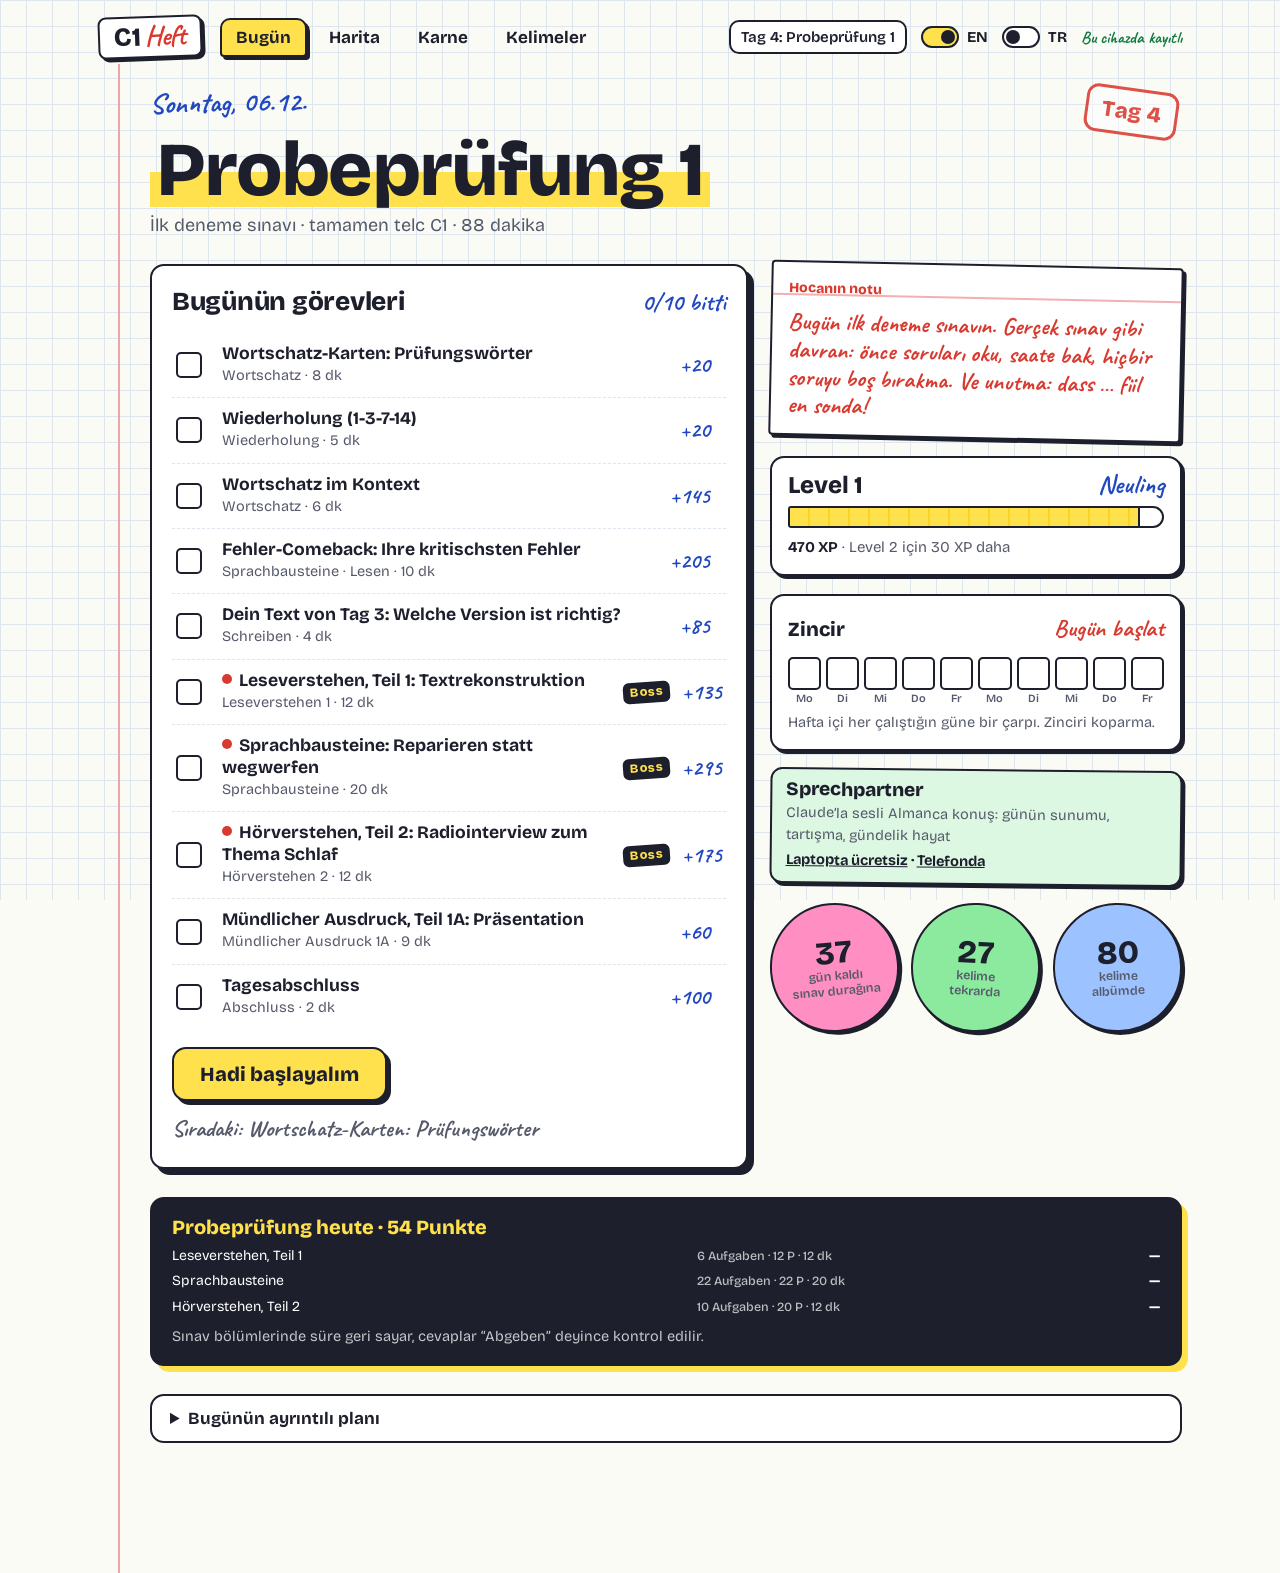
==== index.html @ 16844f9a "Free laptop partner: role-plays, today's task built in; shared task list; site links both versions C" ====
<!DOCTYPE html>
<html lang="tr">
<head>
<meta charset="utf-8">
<meta name="viewport" content="width=device-width, initial-scale=1, viewport-fit=cover">
<title>C1-Heft · telc Deutsch C1</title>
<meta name="description" content="40 günlük telc Deutsch C1 hazırlığı: deneme sınavları, kelime tekrarı, Almanca, İngilizce ve Türkçe.">
<meta name="theme-color" content="#fbfbf6">
<meta name="apple-mobile-web-app-capable" content="yes">
<meta name="mobile-web-app-capable" content="yes">
<meta name="apple-mobile-web-app-status-bar-style" content="default">
<meta name="apple-mobile-web-app-title" content="C1-Heft">
<link rel="manifest" href="manifest.webmanifest">
<link rel="icon" href="icons/icon-192.png" type="image/png">
<link rel="apple-touch-icon" href="icons/apple-touch-icon.png">
<style>@font-face {
  font-family: 'Bricolage Grotesque';
  font-style: normal;
  font-display: swap;
  font-weight: 400;
  src: url(fonts/bricolage-grotesque-latin-ext-400-normal.woff2) format("woff2");
  unicode-range: U+0100-02BA,U+02BD-02C5,U+02C7-02CC,U+02CE-02D7,U+02DD-02FF,U+0304,U+0308,U+0329,U+1D00-1DBF,U+1E00-1E9F,U+1EF2-1EFF,U+2020,U+20A0-20AB,U+20AD-20C0,U+2113,U+2C60-2C7F,U+A720-A7FF;
}
@font-face {
  font-family: 'Bricolage Grotesque';
  font-style: normal;
  font-display: swap;
  font-weight: 400;
  src: url(fonts/bricolage-grotesque-latin-400-normal.woff2) format("woff2");
  unicode-range: U+0000-00FF,U+0131,U+0152-0153,U+02BB-02BC,U+02C6,U+02DA,U+02DC,U+0304,U+0308,U+0329,U+2000-206F,U+20AC,U+2122,U+2191,U+2193,U+2212,U+2215,U+FEFF,U+FFFD;
}
@font-face {
  font-family: 'Bricolage Grotesque';
  font-style: normal;
  font-display: swap;
  font-weight: 500;
  src: url(fonts/bricolage-grotesque-latin-ext-500-normal.woff2) format("woff2");
  unicode-range: U+0100-02BA,U+02BD-02C5,U+02C7-02CC,U+02CE-02D7,U+02DD-02FF,U+0304,U+0308,U+0329,U+1D00-1DBF,U+1E00-1E9F,U+1EF2-1EFF,U+2020,U+20A0-20AB,U+20AD-20C0,U+2113,U+2C60-2C7F,U+A720-A7FF;
}
@font-face {
  font-family: 'Bricolage Grotesque';
  font-style: normal;
  font-display: swap;
  font-weight: 500;
  src: url(fonts/bricolage-grotesque-latin-500-normal.woff2) format("woff2");
  unicode-range: U+0000-00FF,U+0131,U+0152-0153,U+02BB-02BC,U+02C6,U+02DA,U+02DC,U+0304,U+0308,U+0329,U+2000-206F,U+20AC,U+2122,U+2191,U+2193,U+2212,U+2215,U+FEFF,U+FFFD;
}
@font-face {
  font-family: 'Bricolage Grotesque';
  font-style: normal;
  font-display: swap;
  font-weight: 600;
  src: url(fonts/bricolage-grotesque-latin-ext-600-normal.woff2) format("woff2");
  unicode-range: U+0100-02BA,U+02BD-02C5,U+02C7-02CC,U+02CE-02D7,U+02DD-02FF,U+0304,U+0308,U+0329,U+1D00-1DBF,U+1E00-1E9F,U+1EF2-1EFF,U+2020,U+20A0-20AB,U+20AD-20C0,U+2113,U+2C60-2C7F,U+A720-A7FF;
}
@font-face {
  font-family: 'Bricolage Grotesque';
  font-style: normal;
  font-display: swap;
  font-weight: 600;
  src: url(fonts/bricolage-grotesque-latin-600-normal.woff2) format("woff2");
  unicode-range: U+0000-00FF,U+0131,U+0152-0153,U+02BB-02BC,U+02C6,U+02DA,U+02DC,U+0304,U+0308,U+0329,U+2000-206F,U+20AC,U+2122,U+2191,U+2193,U+2212,U+2215,U+FEFF,U+FFFD;
}
@font-face {
  font-family: 'Bricolage Grotesque';
  font-style: normal;
  font-display: swap;
  font-weight: 700;
  src: url(fonts/bricolage-grotesque-latin-ext-700-normal.woff2) format("woff2");
  unicode-range: U+0100-02BA,U+02BD-02C5,U+02C7-02CC,U+02CE-02D7,U+02DD-02FF,U+0304,U+0308,U+0329,U+1D00-1DBF,U+1E00-1E9F,U+1EF2-1EFF,U+2020,U+20A0-20AB,U+20AD-20C0,U+2113,U+2C60-2C7F,U+A720-A7FF;
}
@font-face {
  font-family: 'Bricolage Grotesque';
  font-style: normal;
  font-display: swap;
  font-weight: 700;
  src: url(fonts/bricolage-grotesque-latin-700-normal.woff2) format("woff2");
  unicode-range: U+0000-00FF,U+0131,U+0152-0153,U+02BB-02BC,U+02C6,U+02DA,U+02DC,U+0304,U+0308,U+0329,U+2000-206F,U+20AC,U+2122,U+2191,U+2193,U+2212,U+2215,U+FEFF,U+FFFD;
}
@font-face {
  font-family: 'Bricolage Grotesque';
  font-style: normal;
  font-display: swap;
  font-weight: 800;
  src: url(fonts/bricolage-grotesque-latin-ext-800-normal.woff2) format("woff2");
  unicode-range: U+0100-02BA,U+02BD-02C5,U+02C7-02CC,U+02CE-02D7,U+02DD-02FF,U+0304,U+0308,U+0329,U+1D00-1DBF,U+1E00-1E9F,U+1EF2-1EFF,U+2020,U+20A0-20AB,U+20AD-20C0,U+2113,U+2C60-2C7F,U+A720-A7FF;
}
@font-face {
  font-family: 'Bricolage Grotesque';
  font-style: normal;
  font-display: swap;
  font-weight: 800;
  src: url(fonts/bricolage-grotesque-latin-800-normal.woff2) format("woff2");
  unicode-range: U+0000-00FF,U+0131,U+0152-0153,U+02BB-02BC,U+02C6,U+02DA,U+02DC,U+0304,U+0308,U+0329,U+2000-206F,U+20AC,U+2122,U+2191,U+2193,U+2212,U+2215,U+FEFF,U+FFFD;
}
@font-face {
  font-family: 'Caveat';
  font-style: normal;
  font-display: swap;
  font-weight: 500;
  src: url(fonts/caveat-latin-ext-500-normal.woff2) format("woff2");
  unicode-range: U+0100-02BA,U+02BD-02C5,U+02C7-02CC,U+02CE-02D7,U+02DD-02FF,U+0304,U+0308,U+0329,U+1D00-1DBF,U+1E00-1E9F,U+1EF2-1EFF,U+2020,U+20A0-20AB,U+20AD-20C0,U+2113,U+2C60-2C7F,U+A720-A7FF;
}
@font-face {
  font-family: 'Caveat';
  font-style: normal;
  font-display: swap;
  font-weight: 500;
  src: url(fonts/caveat-latin-500-normal.woff2) format("woff2");
  unicode-range: U+0000-00FF,U+0131,U+0152-0153,U+02BB-02BC,U+02C6,U+02DA,U+02DC,U+0304,U+0308,U+0329,U+2000-206F,U+20AC,U+2122,U+2191,U+2193,U+2212,U+2215,U+FEFF,U+FFFD;
}
@font-face {
  font-family: 'Caveat';
  font-style: normal;
  font-display: swap;
  font-weight: 700;
  src: url(fonts/caveat-latin-ext-700-normal.woff2) format("woff2");
  unicode-range: U+0100-02BA,U+02BD-02C5,U+02C7-02CC,U+02CE-02D7,U+02DD-02FF,U+0304,U+0308,U+0329,U+1D00-1DBF,U+1E00-1E9F,U+1EF2-1EFF,U+2020,U+20A0-20AB,U+20AD-20C0,U+2113,U+2C60-2C7F,U+A720-A7FF;
}
@font-face {
  font-family: 'Caveat';
  font-style: normal;
  font-display: swap;
  font-weight: 700;
  src: url(fonts/caveat-latin-700-normal.woff2) format("woff2");
  unicode-range: U+0000-00FF,U+0131,U+0152-0153,U+02BB-02BC,U+02C6,U+02DA,U+02DC,U+0304,U+0308,U+0329,U+2000-206F,U+20AC,U+2122,U+2191,U+2193,U+2212,U+2215,U+FEFF,U+FFFD;
}
@font-face {
  font-family: 'Literata';
  font-style: normal;
  font-display: swap;
  font-weight: 400;
  src: url(fonts/literata-latin-ext-400-normal.woff2) format("woff2");
  unicode-range: U+0100-02BA,U+02BD-02C5,U+02C7-02CC,U+02CE-02D7,U+02DD-02FF,U+0304,U+0308,U+0329,U+1D00-1DBF,U+1E00-1E9F,U+1EF2-1EFF,U+2020,U+20A0-20AB,U+20AD-20C0,U+2113,U+2C60-2C7F,U+A720-A7FF;
}
@font-face {
  font-family: 'Literata';
  font-style: normal;
  font-display: swap;
  font-weight: 400;
  src: url(fonts/literata-latin-400-normal.woff2) format("woff2");
  unicode-range: U+0000-00FF,U+0131,U+0152-0153,U+02BB-02BC,U+02C6,U+02DA,U+02DC,U+0304,U+0308,U+0329,U+2000-206F,U+20AC,U+2122,U+2191,U+2193,U+2212,U+2215,U+FEFF,U+FFFD;
}
@font-face {
  font-family: 'Literata';
  font-style: italic;
  font-display: swap;
  font-weight: 400;
  src: url(fonts/literata-latin-ext-400-italic.woff2) format("woff2");
  unicode-range: U+0100-02BA,U+02BD-02C5,U+02C7-02CC,U+02CE-02D7,U+02DD-02FF,U+0304,U+0308,U+0329,U+1D00-1DBF,U+1E00-1E9F,U+1EF2-1EFF,U+2020,U+20A0-20AB,U+20AD-20C0,U+2113,U+2C60-2C7F,U+A720-A7FF;
}
@font-face {
  font-family: 'Literata';
  font-style: italic;
  font-display: swap;
  font-weight: 400;
  src: url(fonts/literata-latin-400-italic.woff2) format("woff2");
  unicode-range: U+0000-00FF,U+0131,U+0152-0153,U+02BB-02BC,U+02C6,U+02DA,U+02DC,U+0304,U+0308,U+0329,U+2000-206F,U+20AC,U+2122,U+2191,U+2193,U+2212,U+2215,U+FEFF,U+FFFD;
}
@font-face {
  font-family: 'Literata';
  font-style: normal;
  font-display: swap;
  font-weight: 600;
  src: url(fonts/literata-latin-ext-600-normal.woff2) format("woff2");
  unicode-range: U+0100-02BA,U+02BD-02C5,U+02C7-02CC,U+02CE-02D7,U+02DD-02FF,U+0304,U+0308,U+0329,U+1D00-1DBF,U+1E00-1E9F,U+1EF2-1EFF,U+2020,U+20A0-20AB,U+20AD-20C0,U+2113,U+2C60-2C7F,U+A720-A7FF;
}
@font-face {
  font-family: 'Literata';
  font-style: normal;
  font-display: swap;
  font-weight: 600;
  src: url(fonts/literata-latin-600-normal.woff2) format("woff2");
  unicode-range: U+0000-00FF,U+0131,U+0152-0153,U+02BB-02BC,U+02C6,U+02DA,U+02DC,U+0304,U+0308,U+0329,U+2000-206F,U+20AC,U+2122,U+2191,U+2193,U+2212,U+2215,U+FEFF,U+FFFD;
}


/* Layout idea: one exam step at a time on a calm paper column; a sticky action bar moves you forward; a side column keeps today's plan in view. */
:root{
  color-scheme: light;
  --bg:#eef1f4; --card:#ffffff; --paper:#f7f9fb; --ink:#14202b; --ink2:#4a5a6c; --line:#d3dce5; --line2:#e6ebf0;
  --accent:#0a5f7d; --accent-ink:#ffffff; --accent-soft:#dfeef4;
  --dS:#0a5f7d; --dS-soft:#dfeef4; --dG:#6a47a6; --dG-soft:#ece6f7;
  --ok:#17794a; --ok-soft:#e0f2e8; --bad:#b3261e; --bad-soft:#fbe7e5; --warn:#855400; --warn-soft:#fbf0cf;
  --shadow:0 1px 2px rgba(20,32,43,.06),0 4px 14px rgba(20,32,43,.05);
  --f-ui:"IBM Plex Sans",system-ui,-apple-system,"Segoe UI",Roboto,sans-serif;
  --f-read:"IBM Plex Serif",Georgia,"Times New Roman",serif;
  --f-mono:"IBM Plex Mono",ui-monospace,Menlo,Consolas,monospace;
  --r:12px;
}
@media (prefers-color-scheme: dark){
  :root:not([data-theme="light"]){
    color-scheme: dark;
    --bg:#0e151c; --card:#16202a; --paper:#1a2631; --ink:#e7eef4; --ink2:#a6b4c2; --line:#2b3a47; --line2:#223240;
    --accent:#5cc1e0; --accent-ink:#04202b; --accent-soft:#12303d;
    --dS:#5cc1e0; --dS-soft:#12303d; --dG:#b9a0ee; --dG-soft:#2a2144;
    --ok:#5fd29a; --ok-soft:#12301f; --bad:#ff8c84; --bad-soft:#3a1815; --warn:#f0c25f; --warn-soft:#312608;
    --shadow:0 1px 2px rgba(0,0,0,.4);
  }
}
:root[data-theme="dark"]{
  color-scheme: dark;
  --bg:#0e151c; --card:#16202a; --paper:#1a2631; --ink:#e7eef4; --ink2:#a6b4c2; --line:#2b3a47; --line2:#223240;
  --accent:#5cc1e0; --accent-ink:#04202b; --accent-soft:#12303d;
  --dS:#5cc1e0; --dS-soft:#12303d; --dG:#b9a0ee; --dG-soft:#2a2144;
  --ok:#5fd29a; --ok-soft:#12301f; --bad:#ff8c84; --bad-soft:#3a1815; --warn:#f0c25f; --warn-soft:#312608;
  --shadow:0 1px 2px rgba(0,0,0,.4);
}
*{box-sizing:border-box}
html{-webkit-text-size-adjust:100%;scroll-behavior:smooth}
body{margin:0;background:var(--bg);color:var(--ink);font:400 16px/1.55 var(--f-ui)}
button,input,select,textarea{font:inherit;color:inherit}
button{-webkit-tap-highlight-color:transparent}
h1,h2,h3,h4{text-wrap:balance;margin:0}
p{margin:0}
.pl{white-space:pre-line}
:focus-visible{outline:2px solid var(--accent);outline-offset:2px}
[hidden]{display:none !important}

/* top */
.top{position:sticky;top:0;z-index:30;background:color-mix(in srgb,var(--card) 92%,transparent);backdrop-filter:blur(8px);border-bottom:1px solid var(--line)}
.top-in{max-width:1180px;margin:0 auto;padding:10px 16px;display:flex;align-items:center;gap:14px;flex-wrap:wrap}
.brand{display:flex;align-items:baseline;gap:8px}
.brand .b1{font:500 12px var(--f-mono);background:var(--accent);color:var(--accent-ink);padding:2px 7px;border-radius:4px;letter-spacing:.03em}
.brand .b2{font-weight:600}
.tabs{display:flex;gap:2px}
.tab{border:0;background:none;padding:7px 13px;border-radius:8px;cursor:pointer;color:var(--ink2);font-weight:500;transition:background .15s,color .15s}
.tab:hover{background:var(--accent-soft);color:var(--ink)}
.tab[aria-current="page"]{background:var(--accent-soft);color:var(--accent)}
.tools{margin-left:auto;display:flex;align-items:center;gap:16px;flex-wrap:wrap}
.sw{display:inline-flex;align-items:center;gap:8px;cursor:pointer;font-size:14px;color:var(--ink2);user-select:none}
.sw input{width:36px;height:20px;appearance:none;background:var(--line);border-radius:20px;position:relative;cursor:pointer;transition:background .15s;margin:0}
.sw input::after{content:"";position:absolute;top:2px;left:2px;width:16px;height:16px;border-radius:50%;background:var(--card);transition:transform .15s;box-shadow:0 0 0 1px var(--line)}
.sw input:checked{background:var(--accent)}
.sw input:checked::after{transform:translateX(16px)}
.savestate{font-size:13px;color:var(--ink2);min-width:7.5em;text-align:right}
.savestate.ok{color:var(--ok)}
.topprog{height:3px;background:var(--line2)}
.topprog i{display:block;height:100%;background:var(--accent);width:0;transition:width .4s ease}

/* shell */
.shell{max-width:1180px;margin:0 auto;padding:22px 16px 120px;display:grid;grid-template-columns:minmax(0,1fr);gap:26px;align-items:start}
.shell.day{grid-template-columns:minmax(0,1fr)}
@media (min-width:1080px){.shell.day{grid-template-columns:minmax(0,1fr) 330px}}
.stage{min-width:0;display:grid;gap:18px;animation:enter .22s ease both}
@keyframes enter{from{opacity:0;transform:translateY(8px)}to{opacity:1;transform:none}}
.stage.still{animation:none}

/* side column */
.side{position:sticky;top:82px;display:none;gap:14px;max-height:calc(100vh - 100px);overflow:auto;align-content:start;grid-template-columns:minmax(0,1fr);min-width:0}
@media (min-width:1080px){.side{display:grid}}
.panel{min-width:0;background:var(--card);border:1px solid var(--line);border-radius:var(--r);padding:14px 16px;display:grid;grid-template-columns:minmax(0,1fr);gap:10px;box-shadow:var(--shadow)}
.panel h3{font:500 12px var(--f-mono);letter-spacing:.06em;text-transform:uppercase;color:var(--ink2)}
.meter{height:6px;background:var(--line2);border-radius:4px;overflow:hidden}
.meter i{display:block;height:100%;background:var(--accent);border-radius:4px;transition:width .4s ease}
.minfo{font-size:13.5px;color:var(--ink2);display:flex;justify-content:space-between;gap:8px;flex-wrap:wrap}
.sl{display:flex;align-items:center;gap:9px;width:100%;text-align:left;background:none;border:0;border-radius:8px;padding:6px 8px;cursor:pointer;color:var(--ink);font-size:14px}
.sl:hover{background:var(--accent-soft)}
.sl.cur{background:var(--accent-soft);font-weight:600}
.sl .dot{flex:none;width:10px;height:10px;border-radius:50%;border:2px solid var(--line);background:transparent}
.sl.part .dot{border-color:var(--warn);background:var(--warn-soft)}
.sl.done .dot{border-color:var(--ok);background:var(--ok)}
.sl .rt{flex:1;min-width:0;overflow:hidden;text-overflow:ellipsis;white-space:nowrap}
.sl .rs{font:500 12px var(--f-mono);color:var(--ink2)}
.sl .dm{flex:none;width:6px;height:16px;border-radius:3px}
.dm.S{background:var(--dS)} .dm.G{background:var(--dG)} .dm.SG{background:linear-gradient(var(--dS) 50%,var(--dG) 50%)}
.ctx{display:grid;gap:8px;font-size:14px}
.ctx b{font-weight:600}
.ctx .k.nocap{text-transform:none;letter-spacing:0}
.ctx .k{font:500 11.5px var(--f-mono);text-transform:uppercase;letter-spacing:.05em;color:var(--ink2)}
.ctx p{color:var(--ink)}
.ctx .sd{border-left:3px solid var(--dS);padding-left:10px}
.ctx .gd{border-left:3px solid var(--dG);padding-left:10px}

/* chips */
.chip{display:inline-flex;align-items:center;font:500 11.5px var(--f-mono);letter-spacing:.05em;text-transform:uppercase;background:var(--accent-soft);color:var(--accent);border-radius:5px;padding:3px 8px}
.chip.S{background:var(--dS-soft);color:var(--dS)} .chip.G{background:var(--dG-soft);color:var(--dG)}
.chip.SG{background:linear-gradient(90deg,var(--dS-soft) 50%,var(--dG-soft) 50%);color:var(--ink)}
.chip.tagc{background:var(--warn-soft);color:var(--warn);text-transform:none;letter-spacing:0}
.chip.min{background:none;color:var(--ink2);padding-left:0}

/* buttons */
.btn{border:1px solid var(--line);background:var(--card);padding:9px 16px;border-radius:9px;cursor:pointer;font-weight:500;transition:border-color .15s,background .15s,transform .05s}
.btn:hover:not(:disabled){border-color:var(--accent);color:var(--accent)}
.btn:active:not(:disabled){transform:translateY(1px)}
.btn.primary{background:var(--accent);color:var(--accent-ink);border-color:var(--accent)}
.btn.primary:hover:not(:disabled){filter:brightness(1.08);color:var(--accent-ink)}
.btn:disabled{opacity:.45;cursor:not-allowed}
.btn.ghost{background:none}
.btn.sm{padding:5px 11px;font-size:13.5px}
.btn.big{padding:12px 22px;font-size:16.5px}

/* step header */
.stephead{display:grid;gap:10px}
.sh-row{display:flex;align-items:center;gap:8px;flex-wrap:wrap}
.stephead h1{font:600 clamp(22px,3.4vw,28px)/1.2 var(--f-read)}
.task{display:grid;gap:6px;background:var(--card);border:1px solid var(--line);border-left:4px solid var(--accent);border-radius:var(--r);padding:12px 16px}
.task.S{border-left-color:var(--dS)} .task.G{border-left-color:var(--dG)}
.task>p{color:var(--ink)}
.surface{background:var(--card);border:1px solid var(--line);border-radius:var(--r);padding:18px 20px;display:grid;gap:14px;box-shadow:var(--shadow)}

/* Turkish toggle */
.trbox{display:grid;gap:6px;justify-items:start}
.trbtn{background:none;border:0;padding:3px 0;color:var(--accent);cursor:pointer;font-size:14px;font-weight:500;display:inline-flex;align-items:center;gap:6px}
.trbtn::before{content:"";width:0;height:0;border-left:5px solid currentColor;border-top:4px solid transparent;border-bottom:4px solid transparent;transition:transform .15s}
.trbox.open>.trbtn::before{transform:rotate(90deg)}
.trbtn:hover{text-decoration:underline}
.tr{display:none;background:var(--warn-soft);border-left:3px solid var(--warn);border-radius:0 8px 8px 0;padding:10px 14px;width:100%;color:var(--ink);font-size:15.5px}
.trbox.open>.tr,.tr-all .tr{display:block}
.tr-all .trbtn{opacity:.55}
.trv{display:none;color:var(--ink)}
.tr-all .trv,.trv.on{display:block}

/* passage & notes */
.passage{background:var(--paper);border:1px solid var(--line2);border-left:3px solid var(--accent);border-radius:10px;padding:14px 18px;display:grid;gap:10px}
.pt{display:flex;align-items:center;justify-content:space-between;gap:8px;font:500 12px var(--f-mono);text-transform:uppercase;letter-spacing:.05em;color:var(--ink2);flex-wrap:wrap}
.pt .acts{display:flex;gap:6px}
.bi{display:grid;gap:14px;grid-template-columns:minmax(0,1fr)}
.bi.en-on{grid-template-columns:minmax(0,1fr)}
@media (min-width:900px){.bi.en-on{grid-template-columns:repeat(2,minmax(0,1fr))}}
.col.en{display:none;border-left:3px solid var(--dG);padding-left:12px}
.bi.en-on .col.en{display:block}
.collab{font:500 11px var(--f-mono);text-transform:uppercase;letter-spacing:.06em;color:var(--ink2);margin-bottom:4px;display:block}
.pbody{font:400 17px/1.7 var(--f-read)}
.col.en .pbody{font-size:16px;color:var(--ink2);font-family:var(--f-ui);line-height:1.65}
.para{display:grid;grid-template-columns:30px minmax(0,1fr);gap:8px;align-items:start}
.para+.para{margin-top:12px}
.para .pk{font:500 13px var(--f-mono);background:var(--accent);color:var(--accent-ink);border-radius:5px;width:26px;height:26px;display:grid;place-items:center;text-transform:uppercase}
.para h4{font:600 15px var(--f-ui);margin-bottom:2px}
.note{background:var(--paper);border:1px solid var(--line);border-radius:10px;padding:12px 16px;display:grid;gap:8px}
.note .nt{font:500 12px var(--f-mono);text-transform:uppercase;letter-spacing:.05em;color:var(--ink2)}
.note .nb{font:400 16px/1.65 var(--f-read);white-space:pre-line}
.note.pre .nb{font-family:var(--f-ui);font-size:15.5px}
details.notefold{background:var(--paper);border:1px solid var(--line);border-radius:10px;padding:8px 14px}
details.notefold summary{cursor:pointer;font-weight:500;color:var(--accent)}
details.notefold .nb{margin-top:8px}
.spk{border:1px solid var(--line);background:var(--card);border-radius:6px;padding:3px 9px;font:500 12px var(--f-ui);cursor:pointer;color:var(--accent);text-transform:none;letter-spacing:0;transition:border-color .15s}
.spk:hover{border-color:var(--accent)}
.spk.on{background:var(--accent-soft)}

/* items */
.item{display:grid;gap:10px}
.item+.item{border-top:1px solid var(--line2);padding-top:16px}
.q{font:500 17px/1.5 var(--f-read);max-width:70ch}
.opts{display:grid;gap:8px}
.opts.row,.opts.letters{display:flex;flex-wrap:wrap;gap:8px}
.opt{display:flex;align-items:flex-start;gap:12px;border:1px solid var(--line);border-radius:10px;padding:10px 14px;cursor:pointer;background:var(--card);text-align:left;width:100%;min-height:46px;transition:border-color .15s,background .15s,opacity .2s}
.opts.row .opt,.opts.letters .opt{width:auto;align-items:center}
.opt:hover:not(.lock){border-color:var(--accent);background:var(--accent-soft)}
.opt .k{flex:none;width:26px;height:26px;border-radius:6px;border:1px solid var(--line);display:grid;place-items:center;font:500 12.5px var(--f-mono);color:var(--ink2);text-transform:uppercase;background:var(--paper)}
.opt .t{padding-top:2px;font-size:16px}
.opt.lock{cursor:default}
.opt.dim{opacity:.55}
.opt.right{border-color:var(--ok);background:var(--ok-soft);opacity:1}
.opt.right .k{background:var(--ok);color:#fff;border-color:var(--ok)}
.opt.wrong{border-color:var(--bad);background:var(--bad-soft);opacity:1}
.opt.wrong .k{background:var(--bad);color:#fff;border-color:var(--bad)}
.fb{border-radius:10px;padding:11px 15px;display:grid;gap:5px;font-size:15px;animation:enter .2s ease both}
.fb.ok{background:var(--ok-soft);border-left:3px solid var(--ok)}
.fb.bad{background:var(--bad-soft);border-left:3px solid var(--bad)}
.fb b{font-weight:600}
.chips{display:flex;gap:6px;flex-wrap:wrap}

/* English column items */
.qrow{display:flex;gap:10px;align-items:flex-start;justify-content:space-between}
.qrow .q{flex:1;min-width:0}
.enbtn{flex:none;margin-top:2px}
.enbtn[aria-pressed="true"]{background:var(--dG-soft);border-color:var(--dG)}
.col.en .q{font:500 16.5px/1.5 var(--f-ui);color:var(--ink);max-width:none}
.col.en .nb{font-family:var(--f-ui);font-size:15.5px;color:var(--ink2)}
.col.en .task p,.col.en p{margin:0}
.eopts{display:grid;gap:6px;margin-top:8px}
.eo{display:flex;gap:10px;align-items:flex-start;border:1px solid var(--line2);border-radius:8px;padding:7px 10px;font-size:15px;color:var(--ink2);background:var(--card)}
.eo .k{flex:none;width:22px;height:22px;border-radius:5px;border:1px solid var(--line);display:grid;place-items:center;font:500 12px var(--f-mono);text-transform:uppercase;background:var(--paper);color:var(--ink2)}
.eo.right{border-color:var(--ok);background:var(--ok-soft);color:var(--ink)}
.eo.right .k{background:var(--ok);color:#fff;border-color:var(--ok)}
.eo.wrong{border-color:var(--bad);background:var(--bad-soft);color:var(--ink)}
.eo.wrong .k{background:var(--bad);color:#fff;border-color:var(--bad)}
.fb.en{margin-top:10px}
.enx{display:grid;gap:8px;margin-top:12px}
.enx ol{margin:0;padding-left:1.3em;display:grid;gap:10px;font-size:15px;color:var(--ink2)}
.enx ol b{color:var(--ink)}
.enl{display:block;font:400 14px/1.45 var(--f-ui);color:var(--ink2);font-style:italic;margin-top:2px}
.h1en{font:500 16px/1.4 var(--f-ui);color:var(--ink2);margin-top:-2px}

/* single-question mode */
.qtop{display:flex;align-items:center;justify-content:space-between;gap:10px;flex-wrap:wrap}
.qdots{display:flex;gap:5px;flex-wrap:wrap}
.qd{width:12px;height:12px;border-radius:50%;border:2px solid var(--line);background:none;padding:0;cursor:pointer}
.qd.ok{background:var(--ok);border-color:var(--ok)} .qd.bad{background:var(--bad);border-color:var(--bad)} .qd.cur{box-shadow:0 0 0 3px var(--accent-soft);border-color:var(--accent)}
.qn{font:500 13px var(--f-mono);color:var(--ink2)}
.qnav{display:flex;gap:10px;flex-wrap:wrap;align-items:center}
.qnav,.marks,.fb,.result{scroll-margin-bottom:96px}

/* cloze */
.cloze{background:var(--paper);border:1px solid var(--line2);border-radius:10px;padding:16px 18px;display:grid;gap:14px}
.cl-body{font:400 17px/2.05 var(--f-read);white-space:pre-line;max-width:72ch}
select.gap{font:500 15px var(--f-ui);padding:3px 4px;border:1px solid var(--accent);border-radius:6px;background:var(--card);color:var(--ink);max-width:11em;margin:0 2px;cursor:pointer}
select.gap.set{background:var(--accent-soft)}
.gapdone{display:inline;border-radius:6px;padding:1px 6px;margin:0 1px;font:400 16px/1.9 var(--f-ui);box-decoration-break:clone;-webkit-box-decoration-break:clone}
.gapdone sup{font:500 10px var(--f-mono);margin-right:3px;opacity:.75}
.gapdone.ok{background:var(--ok-soft);color:var(--ok)}
.gapdone.bad{background:var(--bad-soft);color:var(--bad)}
.gapdone s{opacity:.8}
.bank{display:grid;gap:6px;counter-reset:none}
.bank .bs{display:grid;grid-template-columns:26px minmax(0,1fr);gap:10px;align-items:start;border:1px solid var(--line);border-radius:8px;padding:7px 10px;background:var(--card);font-size:15px;transition:opacity .2s}
.bank .bs i{font:500 12px var(--f-mono);font-style:normal;text-transform:uppercase;color:var(--accent);background:var(--accent-soft);border-radius:5px;width:24px;height:24px;display:grid;place-items:center}
.bank .bs.used{opacity:.4}
.bank .bs.is-right{border-color:var(--ok)}
.bank.words{display:flex;flex-wrap:wrap}
.eval{display:grid;gap:8px;margin:0;padding:0;list-style:none}
.eval li{border-left:3px solid var(--bad);background:var(--bad-soft);padding:9px 13px;border-radius:0 8px 8px 0;font-size:15px}
.allok{background:var(--ok-soft);border-left:3px solid var(--ok);padding:9px 13px;border-radius:0 8px 8px 0}
details.alls{border:1px solid var(--line);border-radius:10px;padding:8px 14px}
details.alls summary{cursor:pointer;font-weight:500;color:var(--accent)}
details.alls ol{margin:10px 0 4px;padding-left:1.3em;display:grid;gap:10px;font-size:15px}
.optline{display:flex;flex-wrap:wrap;gap:4px 14px;font-size:13.5px;color:var(--ink2);margin-top:3px}
.optline .okw{color:var(--ok);font-weight:600}

/* result */
.result{display:grid;gap:10px;background:var(--card);border:1px solid var(--line);border-radius:var(--r);padding:16px 20px;box-shadow:var(--shadow);animation:enter .25s ease both}
.result .big{font:500 30px var(--f-mono);font-variant-numeric:tabular-nums}
.bar{height:9px;background:var(--line2);border-radius:5px;overflow:hidden}
.bar i{display:block;height:100%;background:var(--ok);border-radius:5px;transition:width .5s ease}
.bar.mid i{background:var(--warn)} .bar.low i{background:var(--bad)}
.review{display:grid;gap:8px}
.rv{border:1px solid var(--line);border-radius:10px;padding:9px 13px;display:grid;gap:3px;font-size:15px}
.rv.ok{border-left:4px solid var(--ok)} .rv.bad{border-left:4px solid var(--bad)}
.rv .rq{font:500 15.5px/1.45 var(--f-read)}
.rv .ra{font-size:14px;color:var(--ink2)}
.rv .ra b{color:var(--ok)} .rv .ra s{color:var(--bad)}

/* cards (vocab) */
.deck{display:grid;gap:14px}
.dtop{display:flex;align-items:center;justify-content:space-between;gap:10px;flex-wrap:wrap}
.ticks{display:flex;gap:3px;flex-wrap:wrap}
.tk{height:8px;flex:1;min-width:6px;max-width:26px;border-radius:3px;background:var(--line2);border:0;padding:0;cursor:pointer}
.tk.know{background:var(--ok)} .tk.new{background:var(--warn)} .tk.cur{outline:2px solid var(--accent);outline-offset:1px}
.fc{background:var(--card);border:1px solid var(--line);border-radius:16px;box-shadow:var(--shadow);overflow:hidden}
.fc.S{border-top:5px solid var(--dS)} .fc.G{border-top:5px solid var(--dG)}
.fc-front{padding:30px 22px 22px;display:grid;gap:10px;justify-items:center;text-align:center}
.fc-de{font:600 clamp(28px,5vw,38px)/1.2 var(--f-read)}
.fc-info{color:var(--ink2);font-size:14.5px}
.fc-back{border-top:1px dashed var(--line);padding:18px 22px 20px;display:grid;gap:16px;animation:enter .22s ease both}
.cols2{display:grid;gap:14px;grid-template-columns:repeat(2,minmax(0,1fr))}
@media (max-width:520px){.cols2{grid-template-columns:minmax(0,1fr)}}
.cbox{border-radius:10px;padding:10px 14px;display:grid;gap:4px;align-content:start}
.cbox.en{background:var(--dG-soft)} .cbox.trb{background:var(--warn-soft)}
.cbox h4{font:500 11.5px var(--f-mono);text-transform:uppercase;letter-spacing:.06em;color:var(--ink2)}
.cbox .w{font:500 21px/1.3 var(--f-ui)}
.cbox .ex{font-size:15.5px;line-height:1.55}
.cbox .ex.en{font-style:italic}
.exde{font:400 18px/1.6 var(--f-read);padding:0 2px}
.revbtn{border:1px dashed var(--ink2);background:none;border-radius:8px;padding:8px 12px;cursor:pointer;color:var(--accent);font-weight:500;justify-self:start}
.marks{display:flex;gap:10px;flex-wrap:wrap}
.marks .btn{flex:1;min-width:140px}
.btn.know{border-color:var(--ok);color:var(--ok)} .btn.know:hover:not(:disabled){background:var(--ok-soft);color:var(--ok);border-color:var(--ok)}
.btn.newb{border-color:var(--warn);color:var(--warn)} .btn.newb:hover:not(:disabled){background:var(--warn-soft);color:var(--warn);border-color:var(--warn)}
.vtab{width:100%;border-collapse:collapse;font-size:15px}
.vtab th,.vtab td{border-top:1px solid var(--line2);padding:8px 10px;text-align:left;vertical-align:top}
.vtab th{font:500 11.5px var(--f-mono);text-transform:uppercase;letter-spacing:.05em;color:var(--ink2);border-top:0}
.vtab td:first-child{font:600 16px var(--f-read)}
.tw{overflow-x:auto}

/* listen */
.listen{background:var(--paper);border:1px solid var(--line2);border-radius:10px;padding:14px 16px;display:grid;gap:10px}
.lctl{display:flex;gap:8px;flex-wrap:wrap;align-items:center}
.slow{display:inline-flex;gap:6px;align-items:center;font-size:14px;color:var(--ink2)}
.ltext{display:grid;gap:10px;font:400 16px/1.6 var(--f-read)}
.ln{display:grid;grid-template-columns:96px minmax(0,1fr);gap:10px}
.ln b{font:500 12px var(--f-mono);color:var(--accent);padding-top:4px}
.ln .eng{display:none;font:400 15px/1.55 var(--f-ui);color:var(--ink2);border-left:3px solid var(--dG);padding-left:10px;margin-top:4px}
.ltext.show-en .ln .eng{display:block}
.hint{font-size:13.5px;color:var(--ink2)}

/* write / speak */
.helpers{border:1px solid var(--line);border-radius:10px;padding:8px 14px;background:var(--card)}
.helpers summary{cursor:pointer;font-weight:500;color:var(--accent)}
.hl{margin:10px 0 4px;padding:0;list-style:none;display:grid;gap:10px}
.hl li{display:grid;gap:2px;padding-bottom:10px;border-bottom:1px solid var(--line2)}
.hl li:last-child{border-bottom:0}
.hl .hde{font:500 16px/1.5 var(--f-read);display:flex;justify-content:space-between;gap:8px}
.hl .hen{font-size:14.5px;color:var(--ink2);font-style:italic;display:none}
.en-vis .hl .hen{display:block}
textarea{width:100%;min-height:240px;border:1px solid var(--line);border-radius:10px;padding:12px 14px;background:var(--card);font:400 17px/1.65 var(--f-read);resize:vertical}
textarea:focus{border-color:var(--accent)}
.wc{display:flex;gap:14px;font:500 13px var(--f-mono);color:var(--ink2)}
.wc .okc{color:var(--ok)}
fieldset.checks{border:1px solid var(--line);border-radius:10px;margin:0;padding:10px 14px;display:grid;gap:7px;background:var(--card)}
fieldset.checks legend{font:500 12px var(--f-mono);text-transform:uppercase;letter-spacing:.05em;color:var(--ink2);padding:0 6px}
label.chk{display:flex;gap:10px;align-items:flex-start;cursor:pointer}
label.chk input{margin-top:5px;accent-color:var(--accent);width:16px;height:16px}
.model{background:var(--paper);border:1px solid var(--line2);border-left:3px solid var(--ok);border-radius:10px;padding:14px 18px;display:grid;gap:10px}
.timer{display:flex;gap:10px;align-items:center;flex-wrap:wrap;background:var(--card);border:1px solid var(--line);border-radius:12px;padding:10px 14px}
.timer .tm{font:500 32px var(--f-mono);font-variant-numeric:tabular-nums;min-width:3.4em}
.timer .tm.over{color:var(--ok)}
.struct{margin:0;padding-left:1.3em;display:grid;gap:6px}
.struct span{display:block;color:var(--ink2);font-size:14px}
.sp-notes{min-height:90px;font:400 16px/1.5 var(--f-ui)}
select.rate{border:1px solid var(--line);border-radius:8px;padding:7px 10px;background:var(--card)}
.lbl{font-weight:500}

/* start screen */
.hero{background:var(--card);border:1px solid var(--line);border-radius:16px;padding:24px 26px;display:grid;gap:14px;box-shadow:var(--shadow)}
.hero .eyebrow{font:500 12px var(--f-mono);letter-spacing:.06em;color:var(--accent);text-transform:uppercase}
.hero h1{font:600 clamp(28px,4.4vw,40px)/1.12 var(--f-read)}
.hero .sub{color:var(--ink2);font-size:17.5px}
.stats{display:flex;gap:10px;flex-wrap:wrap}
.stat{border:1px solid var(--line);border-radius:10px;padding:8px 14px;min-width:108px}
.stat b{display:block;font:500 21px var(--f-mono);font-variant-numeric:tabular-nums}
.stat span{font-size:13px;color:var(--ink2)}
.split{display:grid;gap:6px}
.splitbar{display:flex;height:12px;border-radius:7px;overflow:hidden;background:var(--line2)}
.splitbar i{display:block;height:100%}
.splitbar i.S{background:var(--dS)} .splitbar i.G{background:var(--dG)}
.splitleg{display:flex;gap:18px;font-size:14px;color:var(--ink2);flex-wrap:wrap}
.splitleg b{color:var(--ink);font-family:var(--f-mono);font-weight:500}
.splitleg .sw1,.splitleg .sw2{display:inline-block;width:10px;height:10px;border-radius:3px;margin-right:6px}
.sw1{background:var(--dS)} .sw2{background:var(--dG)}
.learn{margin:0;padding-left:1.2em;display:grid;gap:6px}
.stlist{display:grid;gap:8px}
.st{display:grid;grid-template-columns:34px minmax(0,1fr) auto;gap:12px;align-items:center;border:1px solid var(--line);border-radius:12px;padding:10px 14px;background:var(--card);cursor:pointer;text-align:left;width:100%;transition:border-color .15s,transform .1s}
.st:hover{border-color:var(--accent);transform:translateY(-1px)}
.st .no{font:500 13px var(--f-mono);width:30px;height:30px;border-radius:50%;display:grid;place-items:center;background:var(--accent-soft);color:var(--accent)}
.st.done .no{background:var(--ok);color:#fff}
.st.part .no{background:var(--warn-soft);color:var(--warn)}
.st .ti{font-weight:600}
.st .sb{font-size:13.5px;color:var(--ink2);display:flex;gap:8px;align-items:center;flex-wrap:wrap}
.st .mn{font:500 13px var(--f-mono);color:var(--ink2)}

/* action bar */
.bar-fixed{position:fixed;left:0;right:0;bottom:0;z-index:40;background:color-mix(in srgb,var(--card) 94%,transparent);backdrop-filter:blur(10px);border-top:1px solid var(--line);padding-bottom:env(safe-area-inset-bottom)}
.bar-in{max-width:1180px;margin:0 auto;padding:10px 16px;display:flex;align-items:center;gap:12px}
.bar-mid{flex:1;min-width:0;display:grid;gap:5px;text-align:center}
.bar-mid .t{font-size:13.5px;color:var(--ink2);white-space:nowrap;overflow:hidden;text-overflow:ellipsis}
.bar-mid .t b{color:var(--ink);font-weight:600}
.bar-in .menu{display:inline-flex}
@media (min-width:1080px){.bar-in .menu{display:none}}
@media (max-width:520px){.bar-in .btn{padding:9px 12px}.bar-in .lbl-t{display:none}}

/* sheet */
.sheet{position:fixed;inset:0;z-index:60;background:rgba(10,18,26,.5);display:flex;align-items:flex-end;justify-content:center;animation:fade .15s ease both}
@keyframes fade{from{opacity:0}to{opacity:1}}
.sheet-in{background:var(--card);width:min(560px,100%);max-height:84vh;overflow:auto;border-radius:18px 18px 0 0;padding:16px 16px 22px;display:grid;gap:10px;animation:enter .2s ease both}
.sheet-h{display:flex;justify-content:space-between;align-items:center}

/* report & plan */
.card{background:var(--card);border:1px solid var(--line);border-radius:var(--r);padding:20px 22px;display:grid;gap:12px;box-shadow:var(--shadow)}
.card h2{font:600 20px var(--f-read)}
.card h3{font:600 16px var(--f-ui)}
.score{display:flex;align-items:baseline;gap:14px;flex-wrap:wrap}
.score b{font:500 46px/1 var(--f-mono);font-variant-numeric:tabular-nums}
.score span{color:var(--ink2)}
.sk{display:grid;grid-template-columns:minmax(8em,13em) 1fr auto;gap:12px;align-items:center}
.sk .nm{font-weight:500}
.sk .nr{font:500 13px var(--f-mono);color:var(--ink2);font-variant-numeric:tabular-nums}
.weak{display:grid;gap:10px;margin:0;padding:0;list-style:none}
.weak li{border:1px solid var(--line);border-radius:10px;padding:10px 14px;display:grid;gap:3px}
.weak li b{display:flex;justify-content:space-between;gap:10px}
.weak li b span.c{font:500 13px var(--f-mono);color:var(--bad)}
.empty{background:var(--paper);border:1px dashed var(--line);border-radius:10px;padding:16px;color:var(--ink2)}
.callout{background:var(--accent-soft);border-left:3px solid var(--accent);border-radius:0 8px 8px 0;padding:12px 16px}
.repbox{width:100%;min-height:200px;font:400 14px/1.5 var(--f-mono)}
.rules{display:grid;grid-template-columns:repeat(auto-fill,minmax(250px,1fr));gap:10px;margin:0;padding:0;list-style:none}
.rules li{border:1px solid var(--line);border-radius:10px;padding:11px 14px;display:grid;gap:3px}
.rules li b{font-weight:600} .rules li span{font-size:14px;color:var(--ink2)}
.skel{display:flex;height:16px;border-radius:8px;overflow:hidden;background:var(--line2)}
.skel i{display:block;height:100%;border-right:2px solid var(--card)}
.skel i:nth-child(1){background:var(--dS)} .skel i:nth-child(2){background:#2d86a6} .skel i:nth-child(3){background:var(--dG)} .skel i:nth-child(4){background:#8f72c6} .skel i:nth-child(5){background:#4e9c75} .skel i:nth-child(6){background:#b9923a}
.skl{display:grid;grid-template-columns:repeat(auto-fill,minmax(250px,1fr));gap:8px;margin:0;padding:0;list-style:none}
.skl li{display:grid;grid-template-columns:44px 1fr;gap:10px;align-items:start;font-size:14.5px}
.skl .m{font:500 13px var(--f-mono);color:var(--accent)}
.wd{display:grid;grid-template-columns:repeat(auto-fill,minmax(205px,1fr));gap:10px}
.wd>div{border:1px solid var(--line);border-radius:10px;padding:10px 12px;display:grid;gap:3px}
.wd b{font-weight:600} .wd .f{font:500 12.5px var(--f-mono);color:var(--accent)} .wd span{font-size:14px;color:var(--ink2)}
.exam{width:100%;border-collapse:collapse;font-size:14.5px}
.exam th,.exam td{border-top:1px solid var(--line2);padding:8px 10px;text-align:left;vertical-align:top}
.exam th{font:500 11.5px var(--f-mono);text-transform:uppercase;letter-spacing:.05em;color:var(--ink2);border-top:0}
.exam td:first-child{font-weight:600}
.pills{display:flex;gap:6px;flex-wrap:wrap}
.pill{border:1px solid var(--line);background:var(--card);border-radius:999px;padding:6px 14px;cursor:pointer;font-weight:500;color:var(--ink2);transition:all .15s}
.pill:hover{border-color:var(--accent);color:var(--accent)}
.pill[aria-pressed="true"]{background:var(--accent);color:var(--accent-ink);border-color:var(--accent)}
.wk{display:grid;gap:14px}
.wk-top{display:grid;grid-template-columns:repeat(auto-fit,minmax(220px,1fr));gap:10px}
.wk-top>div{border:1px solid var(--line);border-radius:10px;padding:10px 12px;display:grid;gap:3px;font-size:14.5px}
.wk-top .k{font:500 11.5px var(--f-mono);text-transform:uppercase;letter-spacing:.05em;color:var(--ink2)}
.wk-top .s{border-left:4px solid var(--dS)} .wk-top .g{border-left:4px solid var(--dG)}
.dtab{width:100%;border-collapse:collapse;font-size:14.5px}
.dtab th,.dtab td{border-top:1px solid var(--line2);padding:11px 10px;text-align:left;vertical-align:top}
.dtab th{font:500 11.5px var(--f-mono);text-transform:uppercase;letter-spacing:.05em;color:var(--ink2);border-top:0;white-space:nowrap}
.dtab td.dn{font-weight:600;white-space:nowrap}
.dtab td.dn small{display:block;font:500 12px var(--f-mono);color:var(--accent)}
.dtab td.fo{font-weight:500}
.dtab .cs{border-left:3px solid var(--dS)} .dtab .cg{border-left:3px solid var(--dG)}
.dtab tr.today td{background:var(--accent-soft)}
.dcards{display:none}
@media (max-width:860px){.dtab{display:none}.dcards{display:grid;gap:10px}
  .dc{border:1px solid var(--line);border-radius:10px;padding:12px 14px;display:grid;gap:8px;font-size:14.5px}
  .dc .h{display:flex;justify-content:space-between;gap:8px;flex-wrap:wrap;font-weight:600}
  .dc .s{border-left:3px solid var(--dS);padding-left:10px} .dc .g{border-left:3px solid var(--dG);padding-left:10px}
  .dc.today{background:var(--accent-soft)}
  .dc .k{font:500 11px var(--f-mono);text-transform:uppercase;letter-spacing:.05em;color:var(--ink2);display:block}
}
.outc{margin:0;padding-left:1.2em;display:grid;gap:4px}
.steps{margin:0;padding-left:1.2em;display:grid;gap:6px}
.reset{margin-top:6px;display:flex;gap:10px;align-items:center;flex-wrap:wrap;color:var(--ink2);font-size:14px}
.link{background:none;border:0;color:var(--ink2);text-decoration:underline;cursor:pointer;padding:0}
noscript{display:block;padding:20px}
@media (max-width:640px){
  .top{position:static}
  .passage{padding:12px 12px}
  .para{grid-template-columns:24px minmax(0,1fr);gap:6px}
  .pbody{font-size:16.5px;line-height:1.62}
  .cloze{padding:12px 12px}
  .cl-body{font-size:16.5px;line-height:1.95}
  .top-in{padding:8px 12px;gap:6px 10px}
  .tools{width:100%;justify-content:space-between;margin-left:0;gap:8px}
  .shell{padding:14px 12px 120px}
  .surface,.hero,.card{padding:16px 14px}
  .sk{grid-template-columns:1fr auto}
  .sk .bar{grid-column:1 / -1;order:3}
  .ln{grid-template-columns:1fr;gap:2px}
}
/* English tab: study glossary */
.sr{position:absolute;width:1px;height:1px;overflow:hidden;clip:rect(0 0 0 0);white-space:nowrap}
.glv{gap:16px}
.glhead{gap:14px}
.glctl{display:grid;gap:10px}
.glsearch{display:block}
.glsearch input{width:100%;padding:11px 14px;border:1px solid var(--line);border-radius:10px;background:var(--paper);color:var(--ink);font-size:16px}
.glsearch input:focus{outline:2px solid var(--accent);outline-offset:1px;border-color:var(--accent)}
.glrow{display:flex;align-items:center;gap:8px 12px;flex-wrap:wrap}
.gll{font:500 11px var(--f-mono);text-transform:uppercase;letter-spacing:.06em;color:var(--ink2);min-width:6.5em}
.glnav{display:flex;gap:6px;flex-wrap:wrap}
.glchip{display:inline-flex;align-items:center;gap:7px;border:1px solid var(--line);background:var(--card);border-radius:8px;padding:5px 10px;font-size:13.5px;color:var(--ink);cursor:pointer;max-width:26ch;transition:border-color .15s}
.glchip:hover{border-color:var(--accent)}
.glchip i{flex:none;width:8px;height:8px;border-radius:50%;background:var(--dS)}
.glchip.G i{background:var(--dG)}
.glchip span{overflow:hidden;text-overflow:ellipsis;white-space:nowrap}
.glchip b{flex:none;font:500 11.5px var(--f-mono);color:var(--ink2)}
.gg{padding:0;gap:0;overflow:hidden;scroll-margin-top:76px}
.gh{padding:16px 20px 12px;border-bottom:1px solid var(--line2);display:grid;gap:4px;background:var(--paper);border-left:4px solid var(--dS)}
.gg[data-dom="G"] .gh{border-left-color:var(--dG)}
.gh h2{font:600 19px/1.25 var(--f-read)}
.ghe{font-size:14.5px;color:var(--ink2);font-style:italic}
.gmeta{display:flex;gap:4px 10px;flex-wrap:wrap;align-items:center;margin-top:2px}
.ge{display:grid;gap:6px;padding:14px 20px 10px;border-bottom:1px solid var(--line2)}
.ge:last-child{border-bottom:0}
.gcols{display:grid;grid-template-columns:minmax(0,1fr);gap:10px 24px}
@media (min-width:760px){.gcols{grid-template-columns:repeat(2,minmax(0,1fr))}}
.gc{position:relative;min-width:0;display:grid;gap:2px;align-content:start;min-height:44px}
.gcl{font:500 10.5px var(--f-mono);letter-spacing:.08em;color:var(--ink2);text-transform:uppercase;opacity:.8}
.gw{display:flex;align-items:baseline;gap:8px;flex-wrap:wrap;font:600 17px/1.35 var(--f-ui);color:var(--ink)}
.gc.en .gw{font-weight:500}
.gi{font-size:13.5px;color:var(--ink2);font-style:italic}
.gx{font-size:14.5px;line-height:1.5;color:var(--ink2);margin-top:2px}
.gx .spk{margin-left:6px;vertical-align:1px}
.spk.mini{padding:0 7px;font-size:11px;line-height:20px;flex:none}
.ge .trbox{margin-top:2px}
.cvbtn{display:none;position:absolute;inset:0;z-index:2;background:color-mix(in srgb,var(--card) 35%,transparent);border:1px dashed var(--line);border-radius:8px;color:var(--accent);cursor:pointer;font-weight:500;font-size:14px}
.cvbtn:hover{border-color:var(--accent)}
.cv-de .ge:not(.rv-de) .gc.de .cvbtn,.cv-en .ge:not(.rv-en) .gc.en .cvbtn{display:block}
.cv-de .ge:not(.rv-de) .gc.de .cvr,.cv-en .ge:not(.rv-en) .gc.en .cvr{filter:blur(7px);opacity:.55;user-select:none;pointer-events:none}
.glnone{color:var(--ink2)}
@media (max-width:640px){
  .gh{padding:14px 14px 10px}.ge{padding:12px 14px 8px}
  .glnav{flex-wrap:nowrap;overflow-x:auto;padding-bottom:4px;-webkit-overflow-scrolling:touch}
  .glchip{flex:none}
  .gll{min-width:0;width:100%}
}
@media (prefers-reduced-motion: reduce){ *,*::before,*::after{animation:none !important;transition:none !important;scroll-behavior:auto !important} }

/* ---- extra (mock exam mode etc.) ---- */
/* v3: day picker, boot, progress, review */
.daysel select{appearance:none;-webkit-appearance:none;border:1px solid var(--line);background:var(--card) url("data:image/svg+xml,%3Csvg xmlns='http://www.w3.org/2000/svg' width='10' height='6'%3E%3Cpath d='M0 0l5 6 5-6z' fill='%234a5a6c'/%3E%3C/svg%3E") no-repeat right 10px center;border-radius:8px;padding:5px 28px 5px 10px;font-weight:600;font-size:14px;max-width:min(320px,58vw);text-overflow:ellipsis;cursor:pointer}
.daysel select:hover{border-color:var(--accent)}
.boot{max-width:640px;margin:18vh auto;padding:24px;text-align:center;color:var(--ink2);font:500 16px var(--f-ui)}
.boot.err{color:var(--bad)}
.pgl{display:grid;grid-template-columns:repeat(auto-fill,minmax(210px,1fr));gap:8px;margin-top:10px}
.pg{display:grid;gap:2px;text-align:left;border:1px solid var(--line);border-radius:10px;background:var(--paper);padding:10px 12px;cursor:pointer;transition:border-color .15s}
.pg:hover{border-color:var(--accent)}
.pg .pn{font:600 12px var(--f-mono);color:var(--accent);letter-spacing:.04em}
.pg .pt2{font-weight:600;font-size:14px}
.pg .ps{font-size:13px;color:var(--ink2)}
.pg.done{border-color:color-mix(in srgb,var(--ok) 45%,var(--line));background:var(--ok-soft)}
.pg.part{border-color:color-mix(in srgb,var(--warn) 45%,var(--line))}
.srsrow{display:flex;flex-wrap:wrap;gap:8px 22px;margin-top:14px;padding-top:12px;border-top:1px solid var(--line2);font-size:14px;color:var(--ink2)}
.srsrow b{color:var(--ink);font:600 17px var(--f-ui)}
.wdate{font:500 13px var(--f-mono);color:var(--ink2);margin-left:6px}
td.dn small{display:block}
td.dn .link{display:block;margin-top:4px;color:var(--accent);font-size:13px;text-align:left}
.dc .link{color:var(--accent);font-size:13px}
@media (max-width:640px){.daysel select{max-width:64vw;font-size:13px}}
.hl .hins{margin-left:6px;color:var(--accent);border-color:var(--accent)}
.hde .spk{white-space:nowrap;flex:0 0 auto}
.lper{display:flex;flex-wrap:wrap;gap:6px;align-items:center;margin:8px 0}
.lper .btn,.qsay .btn{padding:5px 10px;font-size:13px}
.qsay{margin:-2px 0 2px}
/* v5: mock exam mode */
.opt.chosen{border-color:var(--accent);background:var(--accent-soft);box-shadow:inset 0 0 0 1px var(--accent)}
.opt.chosen .k{background:var(--accent);color:#fff;border-color:var(--accent)}
.mockbar{position:sticky;top:66px;z-index:20;display:flex;flex-wrap:wrap;align-items:center;gap:6px 16px;background:var(--ink);color:var(--card);border-radius:10px;padding:10px 16px;margin:0 0 12px;box-shadow:var(--shadow)}
.mockbar .mk{font:600 13px var(--f-mono);letter-spacing:.04em;text-transform:uppercase}
.mockbar .mt{font:600 22px var(--f-mono);font-variant-numeric:tabular-nums;margin-left:auto}
.mockbar .mt.over{color:#ffb4a8}
.mockbar .mp{font:500 13px var(--f-mono);opacity:.85}
.mockover{margin:-4px 0 12px;padding:8px 12px;border-radius:8px;background:var(--bad-soft);color:var(--bad);font-weight:600}
.mockfoot{display:grid;gap:8px;margin-top:14px}
.mockwarn{margin:0;padding:8px 12px;border-radius:8px;background:var(--warn-soft);color:var(--ink);font-weight:600}
.mockres{display:grid;gap:10px;background:var(--card);border:1px solid var(--line);border-left:5px solid var(--accent);border-radius:var(--r);padding:16px 20px;box-shadow:var(--shadow);margin-bottom:14px;scroll-margin-top:80px}
.mockres .mk{font:600 12px var(--f-mono);letter-spacing:.05em;text-transform:uppercase;color:var(--accent)}
.mockres .big{font:500 28px var(--f-mono);font-variant-numeric:tabular-nums}
.mockres .big span{font-size:15px;color:var(--ink2)}
.mock-live .trbox,.mock-live [data-act="enbtn"],.mock-live [data-act="enitem"],.mock-live .col.en,.mock-live .slow{display:none !important}
.mock-live.tts [data-act="ltrans"]{display:none !important}
.chip.mockc{background:var(--ink);color:var(--card)}
.mockov{border:1px solid var(--line);border-left:5px solid var(--ink);border-radius:10px;padding:12px 16px;background:var(--paper);display:grid;gap:6px;margin:4px 0}
.mockov .mk{font:600 12px var(--f-mono);letter-spacing:.05em;text-transform:uppercase}
.mockov ul{margin:0;padding:0;list-style:none;display:grid;gap:4px}
.mockov li{display:grid;grid-template-columns:minmax(0,1.4fr) minmax(0,1.2fr) auto;gap:10px;font-size:14px;align-items:baseline}
.mockov li span:nth-child(2){color:var(--ink2);font:500 12.5px var(--f-mono)}
.mockov p{margin:2px 0 0}
@media (max-width:640px){.mockbar{top:6px}.mockov li{grid-template-columns:1fr auto}.mockov li span:nth-child(2){grid-column:1/-1;order:3}}
.cloze > .bi.en-on{grid-template-columns:minmax(0,1fr)}
@media (max-width:640px){.mockbar{padding:7px 12px;gap:2px 10px}.mockbar .mk{font-size:11px}.mockbar .mt{font-size:18px}.mockbar .mp{font-size:11px;width:100%}}

/* ===== C1-Heft =====
   A German exercise book: squared paper, red margin line, exam sheets taped in,
   Turkish help on post-its, teacher notes in red pen, rewards as stickers and stamps.
   Exam text itself stays clean and printed. */
:root,:root[data-theme="dark"]{
  color-scheme: light;
  --bg:#fbfbf6; --card:#ffffff; --paper:#fffdf6; --ink:#1d1f2c; --ink2:#575a6b; --line:#1d1f2c; --line2:#dfe6ee;
  --accent:#2148c0; --accent-ink:#ffffff; --accent-soft:#e7edff;
  --hl:#ffe14d; --hl-soft:#fff4b0; --pink:#ff8fc2; --pink-soft:#ffe1ef; --mint:#8bea9e; --mint-soft:#dcf8e2; --red:#d93a2f; --grid:#dde5ee;
  --dS:#2148c0; --dS-soft:#e7edff; --dG:#2148c0; --dG-soft:#e7edff;
  --ok:#137a43; --ok-soft:#dcf8e2; --bad:#c62f25; --bad-soft:#ffe3e0; --warn:#6b4e00; --warn-soft:#fff4b0;
  --shadow:none; --hard:4px 4px 0 var(--ink); --hard-sm:3px 3px 0 var(--ink);
  --f-ui:"Bricolage Grotesque",system-ui,-apple-system,"Segoe UI",sans-serif;
  --f-cond:"Bricolage Grotesque",system-ui,sans-serif;
  --f-read:"Literata",Georgia,serif;
  --f-hand:"Caveat","Segoe Print","Bradley Hand",cursive;
  --f-mono:var(--f-ui);
  --r:10px;
}
@media (prefers-color-scheme: dark){:root:not([data-theme="light"]){color-scheme:light;--bg:#fbfbf6;--card:#fff;--paper:#fffdf6;--ink:#1d1f2c;--ink2:#575a6b;--line:#1d1f2c;--line2:#dfe6ee;--accent:#2148c0;--accent-ink:#fff;--accent-soft:#e7edff;--dS:#2148c0;--dS-soft:#e7edff;--dG:#2148c0;--dG-soft:#e7edff;--ok:#137a43;--ok-soft:#dcf8e2;--bad:#c62f25;--bad-soft:#ffe3e0;--warn:#6b4e00;--warn-soft:#fff4b0}}
html{background:var(--bg)}
body{font:400 17px/1.55 var(--f-ui);color:var(--ink);
  background-color:var(--bg);
  background-image:linear-gradient(var(--grid) 1px,transparent 1px),linear-gradient(90deg,var(--grid) 1px,transparent 1px);
  background-size:26px 26px;background-attachment:fixed}
:focus-visible{outline:3px solid var(--accent);outline-offset:3px}
.hw{font-family:var(--f-hand);font-weight:700}
.hint{font-size:14.5px;color:var(--ink2)}
.link{color:var(--accent)}

/* labels: plain, sentence case */
.panel h3,.ctx .k,.chip,.pt,.collab,.note .nt,.cbox h4,.vtab th,fieldset.checks legend,.hero .eyebrow,.exam th,.wk-top .k,.dtab th,.dc .k,.gll,.gcl,.mockbar .mk,.mockres .mk,.mockov .mk,.bank .bs i,.opt .k,.eo .k,.st .mn,.sl .rs,.para .pk,.sk .nr,.weak li b span.c,.wd .f,.glchip b,.result .big,.score b{
  text-transform:none;letter-spacing:0;font-family:var(--f-ui)}
.chip{font:600 13.5px var(--f-ui);padding:2px 9px;border-radius:999px;background:#fff;color:var(--ink);border:1.5px solid var(--ink)}
.chip.min{border:0;background:none;color:var(--ink2)}
.chip.mockc{background:var(--ink);color:var(--hl);border-color:var(--ink)}
.chip.S,.chip.G,.chip.SG{display:none}
.chip.tagc{background:var(--hl-soft);border-color:var(--ink);color:var(--ink)}

/* ---------- buttons: stickers you can press ---------- */
.btn{font:600 16px var(--f-ui);border:2px solid var(--ink);background:#fff;color:var(--ink);border-radius:12px;box-shadow:var(--hard-sm);transition:transform .08s,box-shadow .08s}
.btn:hover:not(:disabled){border-color:var(--ink);color:var(--ink);transform:translate(-1px,-1px);box-shadow:4px 4px 0 var(--ink)}
.btn:active:not(:disabled){transform:translate(3px,3px);box-shadow:0 0 0 var(--ink)}
.btn.primary{background:var(--hl);border-color:var(--ink);color:var(--ink);font-weight:800}
.btn.primary:hover:not(:disabled){filter:none;color:var(--ink)}
.btn.big{font:800 20px/1.1 var(--f-ui);padding:14px 26px;border-radius:14px;box-shadow:var(--hard)}
.btn.sm{font-size:14.5px;padding:5px 12px;box-shadow:2px 2px 0 var(--ink)}
.btn.ghost{background:#fff}
.btn:disabled{box-shadow:none}

/* ---------- header: notebook label + index tabs ---------- */
.top{position:relative;background:transparent;border:0;backdrop-filter:none}
.top-in{max-width:1120px;padding:16px 18px 6px;gap:12px 18px;align-items:center}
.logo{all:unset;cursor:pointer;display:inline-flex;align-items:baseline;gap:4px;background:#fff;border:2px solid var(--ink);border-radius:8px;padding:4px 14px 6px;box-shadow:var(--hard-sm);transform:rotate(-2deg)}
.logo:focus-visible{outline:3px solid var(--accent);outline-offset:3px}
.logo .l1{font:800 26px/1 var(--f-ui)}
.logo .l2{font:700 28px/1 var(--f-hand);color:var(--red)}
.tabs{gap:6px;flex-wrap:wrap}
.top .tab{font:700 17px var(--f-ui);color:var(--ink);padding:7px 14px;border-radius:10px 10px 4px 4px;border:2px solid transparent;background:transparent}
.top .tab:hover{background:#fff;border-color:var(--ink);color:var(--ink)}
.top .tab[aria-current="page"]{border-color:var(--ink);box-shadow:var(--hard-sm);color:var(--ink)}
.top .tab.t-y[aria-current="page"]{background:var(--hl)} .top .tab.t-g[aria-current="page"]{background:var(--mint)}
.top .tab.t-p[aria-current="page"]{background:var(--pink)} .top .tab.t-b[aria-current="page"]{background:#9cc2ff}
.tools{gap:10px 14px}
.daysel select{font:600 15px var(--f-ui);color:var(--ink);background:#fff;border:2px solid var(--ink);border-radius:10px;padding:6px 10px}
.sw{font:700 15px var(--f-ui);color:var(--ink)}
.sw input{width:38px;height:22px;background:#fff;border:2px solid var(--ink)}
.sw input::after{top:2px;left:2px;width:14px;height:14px;background:var(--ink);box-shadow:none}
.sw input:checked{background:var(--hl)}
.sw input:checked::after{transform:translateX(16px)}
.savestate{font:700 17px var(--f-hand);color:var(--ink2);min-width:0}
.savestate.ok{color:var(--ok)}
.topprog{display:none}

/* ---------- page frame with the red margin line ---------- */
.shell,.shell.day{max-width:1120px;grid-template-columns:minmax(0,1fr) !important;padding:18px 18px 130px;position:relative}
@media (min-width:900px){.shell,.shell.day{padding-left:70px}.shell::before{content:"";position:absolute;left:38px;top:0;bottom:0;width:2px;background:#f19a9a;opacity:.9}}
.side{display:none !important}
.stage{gap:22px;animation:none}

/* ---------- home ---------- */
.home{display:grid;gap:24px}
.pg-head{position:relative;display:grid;gap:4px;padding-right:120px}
.pg-head .date{font-size:28px;color:var(--accent);margin:0;transform:rotate(-1deg);transform-origin:left}
.pg-head h1{font:800 clamp(40px,7vw,76px)/.98 var(--f-ui);letter-spacing:-.025em;margin-top:4px}
.hlt{background:linear-gradient(transparent 52%,var(--hl) 52%,var(--hl) 90%,transparent 90%);padding:0 .08em;box-decoration-break:clone;-webkit-box-decoration-break:clone}
.pg-head .sub{font-size:18px;color:var(--ink2)}
.stamp-day{position:absolute;right:4px;top:6px;font:800 22px/1 var(--f-ui);color:var(--red);border:3px solid var(--red);border-radius:12px;padding:10px 14px;transform:rotate(8deg);opacity:.88;letter-spacing:.02em;background:rgba(255,255,255,.6)}
.home-grid{display:grid;gap:22px;grid-template-columns:minmax(0,1fr);align-items:start}
@media (min-width:900px){.home-grid{grid-template-columns:minmax(0,1.45fr) minmax(0,1fr)}}

.missions{background:#fff;border:2px solid var(--ink);border-radius:14px;box-shadow:6px 6px 0 var(--ink);padding:18px 20px 20px;display:grid;gap:12px}
.mh-row{display:flex;justify-content:space-between;align-items:baseline;gap:10px}
.mh-row h2{font:800 26px/1.1 var(--f-ui);letter-spacing:-.01em}
.mh-row .cnt{font-size:24px;color:var(--accent)}
.mlist{list-style:none;margin:0;padding:0;display:grid}
.ms button{all:unset;box-sizing:border-box;cursor:pointer;width:100%;display:grid;grid-template-columns:34px minmax(0,1fr) auto auto;gap:12px;align-items:center;padding:10px 4px;border-bottom:1.5px dashed var(--grid)}
.ms:last-child button{border-bottom:0}
.ms button:hover{background:var(--hl-soft)}
.ms button:focus-visible{outline:3px solid var(--accent);outline-offset:2px;border-radius:6px}
.ms .box{width:26px;height:26px;border:2.5px solid var(--ink);border-radius:5px;display:grid;place-items:center;font:700 24px/1 var(--f-hand);color:var(--ok);background:#fff}
.ms.part .box{background:linear-gradient(135deg,var(--hl) 50%,#fff 50%)}
.ms.done .box{background:var(--mint-soft)}
.ms .mti{display:block;font:700 17.5px/1.25 var(--f-ui)}
.ms.done .mti{text-decoration:line-through;text-decoration-color:var(--red);text-decoration-thickness:2px;color:var(--ink2)}
.ms .mex{display:block;font-size:14.5px;color:var(--ink2)}
.ms .xp{font:700 22px/1 var(--f-hand);color:var(--accent);white-space:nowrap}
.ms.done .xp{color:var(--ok)}
.bosstag{display:inline-block;font:800 12.5px/1 var(--f-ui);letter-spacing:.04em;background:var(--ink);color:var(--hl);border-radius:6px;padding:4px 7px;transform:rotate(-4deg)}
.ms.boss .mti::before{content:"";display:inline-block;width:10px;height:10px;border-radius:50%;background:var(--red);margin-right:7px;vertical-align:2px}
.go-row{display:flex;flex-wrap:wrap;align-items:center;gap:10px 18px;margin-top:6px}
.go-row .hw{font-size:23px;color:var(--ink2)}

.stack{display:grid;gap:18px}
.rednote{background:#fff;border:2px solid var(--ink);border-radius:4px;padding:12px 16px 14px;transform:rotate(1.2deg);box-shadow:var(--hard-sm);background-image:linear-gradient(#fff 31px,#f3b0b0 31px,#f3b0b0 33px,#fff 33px)}
.rn-h{font:800 14px var(--f-ui);color:var(--red)}
.rednote p{color:var(--red);font-size:24px;line-height:1.15;margin-top:8px}
.lvl{background:#fff;border:2px solid var(--ink);border-radius:14px;padding:14px 16px;display:grid;gap:8px;box-shadow:var(--hard-sm)}
.lvl-top{display:flex;justify-content:space-between;align-items:baseline;gap:8px}
.lvl .lv{font:800 24px/1 var(--f-ui)}
.lvl .rk{font:700 26px/1 var(--f-hand);color:var(--accent)}
.pencil{position:relative;height:22px;border:2px solid var(--ink);border-radius:4px 14px 14px 4px;background:#fff;overflow:hidden}
.pencil i{display:block;height:100%;background:repeating-linear-gradient(90deg,var(--hl) 0 18px,#ffd21f 18px 20px);border-right:2px solid var(--ink)}
.lvl-sub{font-size:15px;color:var(--ink2)} .lvl-sub b{color:var(--ink)}
.chain{background:#fff;border:2px solid var(--ink);border-radius:14px;padding:14px 16px;display:grid;gap:10px;box-shadow:var(--hard-sm)}
.ch-top{display:flex;justify-content:space-between;align-items:baseline;gap:10px}
.ch-top span{font:800 20px var(--f-ui)} .ch-top b{font-size:24px;color:var(--red)}
.ch-row{display:grid;grid-template-columns:repeat(10,minmax(0,1fr));gap:5px}
.cd{position:relative;aspect-ratio:1;border:2px solid var(--ink);border-radius:5px;display:grid;place-items:center;background:#fff}
.cd i{position:absolute;bottom:-17px;left:0;right:0;text-align:center;font:600 11px var(--f-ui);font-style:normal;color:var(--ink2)}
.cd b{font:700 30px/1 var(--f-hand);color:var(--red);transform:rotate(-6deg)}
.cd.today{border-color:var(--red);border-style:dashed;background:var(--pink-soft)}
.cd.done{background:var(--hl-soft)}
.chain .hint{margin-top:12px}
.minis{display:grid;grid-template-columns:repeat(3,minmax(0,1fr));gap:12px}
.mini{border:2px solid var(--ink);border-radius:50%;aspect-ratio:1;display:grid;place-content:center;text-align:center;background:#fff;box-shadow:var(--hard-sm);padding:6px}
.mini b{font:800 32px/1 var(--f-ui)} .mini span{font:600 12.5px/1.15 var(--f-ui);color:var(--ink2)}
.mini.m1{background:var(--pink);transform:rotate(-5deg)} .mini.m2{background:var(--mint);transform:rotate(3deg)} .mini.m3{background:#9cc2ff;transform:rotate(-2deg)}
.home>.mockov{background:var(--ink);color:#fff;border:2px solid var(--ink);border-radius:14px;padding:16px 20px;box-shadow:6px 6px 0 var(--hl)}
.home>.mockov .mk{font:800 20px var(--f-ui);color:var(--hl)}
.home>.mockov li span:nth-child(2){color:rgba(255,255,255,.7)}
.home>.mockov .hint{color:rgba(255,255,255,.75)}
details.more{background:#fff;border:2px solid var(--ink);border-radius:14px;padding:12px 18px}
details.more summary{cursor:pointer;font:700 17px var(--f-ui)}
details.more[open]{display:grid;gap:12px}
.learn li::marker{color:var(--red)}

/* ---------- step view: HUD + taped exam sheet ---------- */
.stepv{max-width:860px;width:100%;margin:0 auto}
.hud{display:flex;align-items:center;gap:10px;flex-wrap:wrap}
.hb{font:700 15px var(--f-ui);border:2px solid var(--ink);background:#fff;border-radius:999px;padding:5px 14px;cursor:pointer;box-shadow:2px 2px 0 var(--ink)}
.hb:hover{background:var(--hl-soft)}
.hs{font:700 16px var(--f-ui)} .hs b{font-weight:800}
.hx{margin-left:auto;font:700 22px/1 var(--f-hand);color:var(--accent)}
.paper{position:relative;background:#fff;border:1px solid #cfd5dc;border-radius:3px;padding:30px 30px 34px;box-shadow:0 1px 0 #cfd5dc,0 14px 30px -18px rgba(29,31,44,.45);display:grid;gap:18px}
.paper::before,.paper::after{content:"";position:absolute;top:-12px;width:96px;height:26px;background:rgba(255,225,77,.55);border:1px solid rgba(29,31,44,.08);transform:rotate(-4deg)}
.paper::before{left:28px} .paper::after{right:28px;transform:rotate(5deg);background:rgba(255,143,194,.45)}
.paper.boss{border-top:8px solid var(--ink)}
@media (max-width:640px){.paper{padding:24px 16px 26px}.paper::before,.paper::after{width:70px}}
.stephead{gap:10px}
.stephead h1{font:800 clamp(28px,4.6vw,40px)/1.05 var(--f-ui);letter-spacing:-.02em}
.h1en{font:500 17px var(--f-ui);color:var(--ink2)}
.task,.task.S,.task.G{background:#fff;border:0;border-left:5px solid var(--ink);border-radius:0;padding:4px 0 4px 16px}
.task .pl{font-weight:500}
.col.en,.collab{color:var(--ink2)}
.collab{font:700 18px var(--f-hand);color:var(--accent)}
.paper .surface,.paper .card{background:transparent;border:0;border-radius:0;padding:0;box-shadow:none}
#body{display:grid;gap:18px}

/* Turkish help = post-it */
.trbtn{font:700 19px var(--f-hand);color:var(--red)}
.tr{background:#fff1a8;border:0;border-radius:2px;padding:12px 16px;box-shadow:2px 4px 10px -4px rgba(29,31,44,.35);transform:rotate(-.6deg);font-size:16px}
.tr-all .tr{transform:none}

/* reading material */
.passage,.cloze,.listen{background:#fff;border:0;border-left:4px solid var(--grid);border-radius:0;padding:4px 0 4px 18px}
.passage .pl,.cloze .ctx,.para p{font-family:var(--f-read)}
.pt{font:700 16px var(--f-ui);color:var(--ink)}
.spk{border:1.5px solid var(--ink);border-radius:999px;color:var(--ink);background:#fff;font:600 13px var(--f-ui)}
.spk.on{background:var(--hl)}
.para .pk{background:var(--ink);color:var(--hl);border-radius:50%}
.note{border-left:4px solid var(--accent)}

/* answers */
.opt{border:2px solid var(--ink);border-radius:12px;background:#fff;box-shadow:2px 2px 0 var(--ink);transition:transform .06s,box-shadow .06s}
.opt:hover:not(.lock){background:var(--hl-soft);border-color:var(--ink)}
.opt:active:not(.lock){transform:translate(2px,2px);box-shadow:0 0 0 var(--ink)}
.opt .k{border:2px solid var(--ink);border-radius:50%;font:800 14px var(--f-ui);color:var(--ink);background:#fff}
.opt.chosen{background:var(--hl);box-shadow:none;transform:translate(2px,2px)}
.opt.chosen .k{background:var(--ink);color:var(--hl)}
.opt.lock{box-shadow:none}
.opt.right{background:var(--mint-soft);border-color:var(--ok)}
.opt.right .k{background:var(--ok);border-color:var(--ok);color:#fff}
.opt.wrong{background:var(--bad-soft);border-color:var(--red)}
.opt.wrong .k{background:var(--red);border-color:var(--red);color:#fff}
.opt.wrong .t{text-decoration:line-through;text-decoration-color:var(--red)}
.fb{border-radius:10px;font-size:15.5px}
.fb.ok{background:var(--mint-soft);border-left:4px solid var(--ok)}
.fb.bad{background:#fff;border:2px solid var(--red);border-left-width:6px}
.fb.bad b{color:var(--red)}
select.gap{font:600 15.5px var(--f-ui);border:0;border-bottom:2.5px solid var(--ink);border-radius:4px 4px 0 0;background:var(--hl-soft);padding:2px 4px}
select.gap.set{background:var(--hl)}
.gapdone.ok{background:var(--mint-soft);color:var(--ok)}
.gapdone.bad{background:var(--bad-soft);color:var(--bad)}
.bank .bs{border:2px solid var(--ink);border-radius:10px;background:#fff}
.bank .bs i{background:var(--ink);color:var(--hl);border-radius:50%}
.bank .bs.used{opacity:.35}
.qd{border:2px solid var(--ink)} .qd.cur{box-shadow:0 0 0 3px var(--hl)}
.result,.mockres{background:#fff;border:2px solid var(--ink);border-radius:14px;box-shadow:var(--hard)}
.result .big,.mockres .big{font:800 34px/1 var(--f-ui)}
.bar,.meter{height:12px;border:2px solid var(--ink);border-radius:999px;background:#fff}
.bar i,.meter i{background:var(--mint);border-radius:999px}
.bar.mid i{background:var(--hl)} .bar.low i{background:var(--pink)}

/* mock exam stopwatch */
.mockbar{top:8px;background:var(--ink);color:#fff;border:0;border-radius:14px;box-shadow:4px 4px 0 var(--hl)}
.mockbar .mk{font:800 16px var(--f-ui);color:var(--hl)}
.mockbar .mt{font:800 32px/1 var(--f-ui);color:#fff;font-variant-numeric:tabular-nums}
.mockbar .mt.over{color:var(--pink)}
.mockbar .mp{font:600 14px var(--f-ui)}
.mockres{border-left:8px solid var(--ink)}
.mockres .mk{font:800 16px var(--f-ui);color:var(--accent)}
.mockover{background:var(--bad-soft);color:var(--red);border:2px solid var(--red)}
.mockwarn{background:var(--hl-soft);border:2px solid var(--ink)}

/* vocabulary cards: index cards */
.fc{background:#fff;border:2px solid var(--ink);border-radius:6px;box-shadow:6px 6px 0 var(--ink);background-image:linear-gradient(#fff 54px,#f3b0b0 54px,#f3b0b0 56px,#fff 56px)}
.fc.S,.fc.G{border-top:2px solid var(--ink)}
.fc-de{font:800 clamp(32px,6vw,48px)/1.1 var(--f-ui);letter-spacing:-.02em}
.fc-back{border-top:2px dashed var(--grid)}

/* bottom controls */
.bar-fixed{background:transparent;border:0;backdrop-filter:none;pointer-events:none}
.bar-in{max-width:860px;pointer-events:auto;background:#fff;border:2px solid var(--ink);border-radius:18px;box-shadow:var(--hard);margin:0 auto 12px;padding:8px 10px}
@media (max-width:900px){.bar-in{margin:0 10px 10px}}
.bar-mid .t{font:600 14.5px var(--f-ui);color:var(--ink2)} .bar-mid .t b{color:var(--ink)}
.bar-in .menu{display:inline-flex}
.bar-fixed .btn{box-shadow:2px 2px 0 var(--ink)}
.sheet{background:rgba(29,31,44,.45)}
.sheet-in{border:2px solid var(--ink);border-bottom:0}
.sheet-in .st{border:2px solid var(--ink);border-radius:12px;box-shadow:2px 2px 0 var(--ink)}
.st .no{border:2px solid var(--ink);background:#fff;color:var(--ink)}
.st.done .no{background:var(--mint);color:var(--ink)}
.st.part .no{background:var(--hl);color:var(--ink)}

/* ---------- report card (Karne) ---------- */
.card{background:#fff;border:2px solid var(--ink);border-radius:14px;box-shadow:var(--hard-sm)}
.card h2,.surface h2{font:800 24px/1.15 var(--f-ui);letter-spacing:-.01em}
.zeugnis{position:relative;box-shadow:6px 6px 0 var(--ink);gap:16px}
.z-t{font:700 26px var(--f-hand);color:var(--accent)}
.zeugnis h1{font:800 clamp(30px,5vw,46px)/1.02 var(--f-ui);letter-spacing:-.02em}
.z-body{display:flex;flex-wrap:wrap;align-items:center;gap:18px 26px}
.z-grade{display:flex;align-items:center;gap:12px}
.z-n{width:92px;height:92px;border:4px solid var(--red);border-radius:50%;display:grid;place-items:center;font:700 66px/1 var(--f-hand);color:var(--red);transform:rotate(-8deg)}
.z-l{font:700 15px/1.2 var(--f-ui)} .z-l small{font-weight:500;color:var(--ink2)}
.z-facts{display:flex;flex-wrap:wrap;gap:10px 22px}
.z-facts div{display:grid} .z-facts b{font:800 24px/1.1 var(--f-ui)} .z-facts span{font-size:14px;color:var(--ink2)}
.stamp{margin-left:auto;font:800 22px/1 var(--f-ui);text-transform:uppercase;letter-spacing:.06em;border:4px double currentColor;border-radius:10px;padding:10px 14px;transform:rotate(-10deg);opacity:.9}
.stamp.ok{color:var(--ok)} .stamp.no{color:var(--red)}
.verdict{font-size:26px;line-height:1.15;color:var(--red)}
.sk .nm{font-weight:600}
.weak li,.rv,.rules li,.wd>div{border:2px solid var(--ink);border-radius:12px;background:#fff}
.rv.bad{border-left:7px solid var(--red)} .rv.ok{border-left:7px solid var(--ok)}
.weak li b span.c{color:var(--red);font-weight:700}
.callout{background:var(--hl-soft);border:2px solid var(--ink);border-radius:12px}
.repbox{font:400 14px/1.5 ui-monospace,Menlo,Consolas,monospace;border:2px solid var(--ink);border-radius:10px}
.errc{background:var(--bad-soft);border:2px solid var(--red);padding:9px 13px;border-radius:10px}
.allok{background:var(--mint-soft);border:2px solid var(--ok);border-radius:10px}
.bkrow{display:flex;flex-wrap:wrap;gap:12px;align-items:center}
.bkrow label.btn{position:relative;cursor:pointer}
.score b{font:800 50px/1 var(--f-ui)}

/* ---------- plan: the map ---------- */
.card.intro h1{font:800 clamp(30px,5vw,46px)/1.02 var(--f-ui);letter-spacing:-.02em}
.map{gap:14px}
.mws{display:grid;gap:10px}
.mw{display:grid;grid-template-columns:78px minmax(0,1fr);gap:10px;align-items:center}
.wl{font:700 22px/1 var(--f-hand);color:var(--accent)}
.wc{display:grid;grid-template-columns:repeat(5,minmax(0,1fr));gap:8px}
.md{all:unset;box-sizing:border-box;position:relative;min-height:62px;border:2px solid var(--ink);border-radius:10px;background:#fff;padding:6px 8px;display:grid;align-content:space-between;gap:2px}
button.md{cursor:pointer;box-shadow:2px 2px 0 var(--ink)} button.md:hover{background:var(--hl-soft)} button.md:focus-visible{outline:3px solid var(--accent);outline-offset:2px}
.md .dn{font:800 18px/1 var(--f-ui)}
.md .bz{position:absolute;right:6px;top:6px;font:800 10.5px/1 var(--f-ui);background:var(--ink);color:var(--hl);border-radius:4px;padding:3px 5px}
.md .ok{position:absolute;right:8px;bottom:2px;font:700 34px/1 var(--f-hand);color:var(--ok)}
.md .sc{font:600 12.5px var(--f-ui);color:var(--ink2)}
.md.future{border-style:dashed;border-color:#9aa3b2;background:rgba(255,255,255,.6)} .md.future .dn{color:#9aa3b2}
.md.cur{background:var(--hl);box-shadow:3px 3px 0 var(--ink)}
.md.done{background:var(--mint-soft)}
.md.isboss.future{border-color:var(--ink);border-style:dashed}
.goal-flag{justify-self:end;font:800 22px/1 var(--f-ui);background:var(--ink);color:var(--hl);border-radius:10px;padding:12px 18px;box-shadow:4px 4px 0 var(--pink);transform:rotate(-2deg)}
.srsrow b{font:800 20px var(--f-ui)}
.skel{border:2px solid var(--ink);border-radius:999px;overflow:hidden;height:16px}
.skel i:nth-child(odd){background:var(--hl)} .skel i:nth-child(even){background:var(--pink)}
.pill{border:2px solid var(--ink);color:var(--ink);font-weight:700}
.pill[aria-pressed="true"]{background:var(--ink);color:var(--hl);border-color:var(--ink)}
.exam th,.dtab th,.vtab th{font:700 14px var(--f-ui);color:var(--ink)}
tr.today td{background:var(--hl-soft)}
.wk-top>div,.dc{border:2px solid var(--ink);border-radius:12px}
.pg{border:2px solid var(--ink);border-radius:12px}

/* ---------- glossary ---------- */
.glsearch input{border:2px solid var(--ink);border-radius:12px;background:#fff;box-shadow:var(--hard-sm)}
.glchip{border:2px solid var(--ink);border-radius:999px;background:#fff}
.glchip[aria-pressed="true"]{background:var(--hl)}

/* ---------- reward sticker ---------- */
.pop{position:fixed;left:50%;top:22%;z-index:90;transform:translate(-50%,0) rotate(-6deg);background:var(--hl);color:var(--ink);border:3px solid var(--ink);border-radius:20px;box-shadow:6px 6px 0 var(--ink);padding:16px 26px;display:grid;justify-items:center;gap:2px;animation:slap .42s cubic-bezier(.2,1.6,.4,1) both;pointer-events:none}
.pop b{font:800 34px/1 var(--f-ui);letter-spacing:-.02em}
.pop span{font:700 24px/1.1 var(--f-hand);color:var(--accent)}
.pop.out{transition:opacity .5s,transform .5s;opacity:0;transform:translate(-50%,-30px) rotate(-6deg)}
@keyframes slap{0%{opacity:0;transform:translate(-50%,0) rotate(-20deg) scale(1.9)}100%{opacity:1;transform:translate(-50%,0) rotate(-6deg) scale(1)}}

@media (max-width:640px){
  .top-in{padding:12px 12px 4px}
  .logo .l1{font-size:22px} .logo .l2{font-size:24px}
  .top .tab{font-size:15.5px;padding:6px 10px}
  .tools{margin-left:0;width:100%}
  .daysel{flex:1} .daysel select{width:100%}
  .shell,.shell.day{padding:14px 12px 120px}
  .pg-head{padding-right:90px}
  .stamp-day{font-size:17px;padding:7px 10px}
  .ms button{grid-template-columns:30px minmax(0,1fr) auto;gap:10px}
  .ms .bosstag{display:none}
  .mini b{font-size:26px}
  .mw{grid-template-columns:minmax(0,1fr)} .wc{gap:5px} .md{min-height:54px;padding:5px} .md .sc{display:none}
  .stamp{margin-left:0}
}
@media (prefers-reduced-motion: reduce){*,*::before,*::after{animation:none !important;transition:none !important}}
@media (max-width:640px){
  .pg-head{padding-right:0}
  .pg-head h1{font-size:40px;margin-top:2px}
  .stamp-day{top:-2px;right:0}
  .hud{flex-wrap:nowrap}
  .hud .hx{display:none}
  .hud .hs{flex:1;min-width:0;white-space:nowrap;overflow:hidden;text-overflow:ellipsis}
}
@media (max-width:640px){.mh-row h2{font-size:22px}.mh-row .cnt{white-space:nowrap;font-size:21px}}

/* next-day banner */
.waitnext{display:flex;flex-wrap:wrap;align-items:center;gap:8px 14px;background:var(--pink-soft);border:2px solid var(--ink);border-radius:14px;padding:12px 16px;box-shadow:var(--hard-sm)}
.waitnext b{font:800 18px var(--f-ui)} .waitnext span{flex:1 1 320px;font-size:15.5px}
.waitnext.ok{background:var(--mint-soft)}

/* Sprechpartner link in the speaking step */
.partner-cta{display:flex;gap:14px;align-items:center;justify-content:space-between;flex-wrap:wrap;background:var(--mint-soft);border:2px solid var(--ink);border-radius:12px;padding:12px 14px;box-shadow:var(--hard-sm);margin:4px 0 14px;transform:rotate(-.4deg)}
.partner-cta>div{flex:1 1 260px}
.partner-cta b{font:800 19px/1.1 var(--f-ui)}
.partner-cta p{margin:4px 0 0;font-size:15px}
.partner-cta .btn{text-decoration:none;white-space:nowrap}

/* home link to the speaking partner */
.sp-home .sp-links{font-weight:700;color:var(--ink)}
.sp-home .sp-links a{color:var(--blue)}
.pc-btns{display:flex;flex-wrap:wrap;gap:8px}
.sp-home{display:grid;gap:2px;text-decoration:none;color:var(--ink);background:var(--mint-soft);border:2px solid var(--ink);border-radius:12px;padding:10px 14px;box-shadow:var(--hard-sm);transform:rotate(.6deg)}
.sp-home b{font:800 19px/1.1 var(--f-ui)}
.sp-home span{font-size:14.5px;color:var(--ink2)}
</style>
</head>
<body>
<noscript>Bu site JavaScript gerektirir.</noscript>
<div id="app"></div>
<script>window.DAYS = window.DAYS || {};</script>
<script src="data/seed.js?v=1"></script>
<script>
(function(){
'use strict';

/* ---------- helpers ---------- */
const $ = (s, r) => (r || document).querySelector(s);
const $$ = (s, r) => Array.from((r || document).querySelectorAll(s));
const esc = s => String(s == null ? '' : s).replace(/[&<>"']/g, c => ({'&':'&amp;','<':'&lt;','>':'&gt;','"':'&quot;',"'":'&#39;'}[c]));
const LET = 'abcdefgh';
const KEY = 'linie-c1-v1';
const SCHEMA = 2;
const TTS = typeof window.speechSynthesis !== 'undefined' && typeof window.SpeechSynthesisUtterance !== 'undefined';
const reduceMotion = () => window.matchMedia && matchMedia('(prefers-reduced-motion: reduce)').matches;
const DOMLBL = { S: 'Sektör', G: 'Genel C1', SG: 'Sektör + Genel' };
const WEEKDAYS = ['Pazartesi', 'Salı', 'Çarşamba', 'Perşembe', 'Cuma'];

/* ---------- state ---------- */
let state = { v: SCHEMA, days: {} };
const ui = { view: 'day', day: null, rpos: undefined, busy: false, glErr: false, step: -1, trAll: false, en: true, sheet: false, tro: {}, eno: {}, q: {}, planWeek: 1, order: null, flip: false, trCard: false, sumShown: false, glDay: null, glQ: '', glDom: '', glCover: '' };
let db = null, saving = false, again = false, saveTimer = null;
const dirtyDays = new Set();

function D(id) {
  id = id || ui.day;
  if (!state.days[id]) state.days[id] = {};
  const d = state.days[id];
  d.sel = d.sel || {}; d.res = d.res || {}; d.secs = d.secs || {}; d.vocab = d.vocab || {}; d.write = d.write || {}; d.speak = d.speak || {}; d.time = d.time || {}; d.rev = d.rev || {}; d.seenNew = d.seenNew || {}; d.mockT = d.mockT || {};
  if (typeof d.card !== 'number') d.card = 0;
  if (typeof d.notes !== 'string') d.notes = '';
  if (!d.started) d.started = Date.now();
  return d;
}
function loadLocal() { try { const s = localStorage.getItem(KEY); if (s) { const p = JSON.parse(s); if (p && p.days) state = p; } } catch (e) {} }
function saveLocal() { try { localStorage.setItem(KEY, JSON.stringify(state)); } catch (e) {} }
function setStatus(kind) {
  const el = $('#savestate'); if (!el) return;
  const m = { saving: ['Kaydediliyor…', ''], synced: ['Kaydedildi', 'ok'], local: ['Bu cihazda kayıtlı', 'ok'], none: ['', ''] }[kind] || ['', ''];
  el.textContent = m[0]; el.className = 'savestate ' + m[1];
}
let lastStatus = 'none';
function status(k) { lastStatus = k; setStatus(k); }
function queueSave(id) {
  id = id || ui.day;
  D(id).updatedAt = new Date().toISOString();
  if (DAYS[id]) { try { D(id).sum = summary(id); } catch (e) {} }
  dirtyDays.add(id); saveLocal();
  if (!db) { status('local'); return; }
  status('saving');
  clearTimeout(saveTimer); saveTimer = setTimeout(flush, 900);
}
async function flush() {
  if (!db) return;
  if (saving) { again = true; return; }
  saving = true;
  try {
    for (const id of Array.from(dirtyDays)) {
      if (!DAYS[id]) { try { await ensureDay(id); } catch (e) { continue; } }
      dirtyDays.delete(id); await db.doc('days/' + id).set(buildDoc(id));
    }
    status('synced');
  } catch (e) { status('local'); }
  saving = false;
  if (again || dirtyDays.size) { again = false; flush(); }
}
function buildDoc(id) {
  const d = JSON.parse(JSON.stringify(D(id)));
  delete d.sum;
  d.schema = SCHEMA; d.no = DAYS[id].no; d.day = id; d.week = DAYS[id].week;
  d.summary = summary(id);
  d.updatedAt = d.updatedAt || new Date().toISOString();
  return d;
}
async function initDb() {
  try {
    if (!window.claude || typeof window.claude.use !== 'function') { status('local'); return; }
    const dbh = await window.claude.use('db');
    if (!dbh) { status('local'); return; }
    db = dbh;
    let changed = false;
    for (const id of dayIds()) {
      const snap = await db.doc('days/' + id).get();
      const r = snap.exists ? (snap.data() || {}) : null;
      const usable = r && r.schema === SCHEMA;
      const l = D(id);
      if (usable) {
        if (!l.updatedAt || (r.updatedAt && r.updatedAt > l.updatedAt)) {
          const keep = {}; ['sel', 'res', 'secs', 'vocab', 'seenNew', 'rev', 'deckVer', 'write', 'speak', 'time', 'mockT', 'card', 'notes', 'started', 'updatedAt', 'closed'].forEach(k => { if (r[k] !== undefined) keep[k] = r[k]; });
          if (r.summary) keep.sum = r.summary;
          state.days[id] = keep; D(id); migrateDay(id); changed = true;
        } else if (l.updatedAt && (!r.updatedAt || l.updatedAt > r.updatedAt)) dirtyDays.add(id);
      } else if (Object.keys(l.res).length || Object.keys(l.vocab).length || Object.keys(l.sel).length || Object.keys(l.rev).length) dirtyDays.add(id);
    }
    saveLocal(); status('synced');
    if (dirtyDays.size) flush();
    if (changed) render();
  } catch (e) { status('local'); }
}

/* ---------- manifest + lazy day files ---------- */
const MAN = () => window.MANIFEST || { days: [] };
const MD = id => MAN().days.find(x => x.id === id);
const mDays = () => MAN().days.slice().sort((a, b) => a.no - b.no);
const dayIds = () => mDays().map(x => x.id);
const liveDays = () => mDays().filter(m => !m.archive);
const liveIds = () => liveDays().map(x => x.id);
const LD = id => { const m = MD(id); return m && !m.archive ? m : null; };
const loadingDays = {};
function loadScript(src, v) {
  return new Promise((res, rej) => {
    const add = (u, fallback) => {
      const s = document.createElement('script'); s.src = u; s.async = true;
      s.onload = () => res();
      s.onerror = () => { s.remove(); if (fallback) add(fallback, null); else rej(new Error(src)); };
      document.head.appendChild(s);
    };
    add(v ? src + '?v=' + encodeURIComponent(v) : src, v ? src : null);
  });
}
function ensureDay(id) {
  if (DAYS[id]) return Promise.resolve(DAYS[id]);
  const m = MD(id); if (!m) return Promise.reject(new Error(id));
  if (!loadingDays[id]) loadingDays[id] = loadScript(m.file, m.v).then(() => { if (!DAYS[id]) throw new Error(id); migrateDay(id); return DAYS[id]; }).catch(e => { delete loadingDays[id]; throw e; });
  return loadingDays[id];
}
const ensureDays = ids => Promise.all(ids.map(ensureDay));
function migrateDay(id) {
  const day = DAYS[id]; if (!day) return;
  const d = D(id), v = day.deckVer || 1;
  if ((d.deckVer || 1) !== v) { d.vocab = {}; d.seenNew = {}; d.card = 0; d.deckVer = v; }
}
function pickStartDay() {
  const ids = liveIds(), cur = MAN().current && LD(MAN().current) ? MAN().current : ids[ids.length - 1];
  try { const s = JSON.parse(localStorage.getItem(KEY + ':day') || 'null'); if (s && s.cur === cur && LD(s.day)) return s.day; } catch (e) {}
  return cur;
}
function rememberDay(id) { try { localStorage.setItem(KEY + ':day', JSON.stringify({ day: id, cur: MAN().current })); } catch (e) {} }
function openDay(id, view) {
  stopSpeech();
  ui.busy = true; ui.view = view || 'day'; render();
  ensureDay(id).then(() => {
    ui.day = id; ui.step = -1; ui.q = {}; ui.order = null; ui.flip = false; ui.rpos = undefined; ui.sheet = false; ui.busy = false; ui.glDay = id;
    rememberDay(id); render(); window.scrollTo(0, 0);
  }).catch(() => { ui.busy = false; render(); });
}

/* ---------- spaced repetition: 1-3-7-14 (study days) ---------- */
const SRS = [1, 3, 7, 14];
const SRS_CAP = 30;
const isNewMark = (d, i) => !!((d.seenNew && d.seenNew[i]) || (d.vocab && d.vocab[i] === 'new'));
const wrongWord = (d, w) => !!(w && w.q && d.res && w.q.some(id => d.res[id] && !d.res[id].ok));
function srsBuild(uptoNo) {
  const items = {};
  mDays().forEach(m => {
    if (m.no > uptoNo) return;
    const st = state.days[m.id] || {};
    const rev = st.rev || {};
    Object.keys(rev).forEach(k => {
      const it = items[k]; if (!it || it.done || it.due > m.no) return;
      if (rev[k] === 'know') {
        it.step++; it.hist.push([m.no, 1]);
        if (it.step >= SRS.length) { it.done = true; it.doneOn = m.no; }
        else it.due = Math.max(it.start + SRS[it.step], m.no + 1);
      } else { it.start = m.no; it.step = 0; it.due = m.no + 1; it.lapses++; it.hist.push([m.no, 0]); }
    });
    (m.words || []).forEach((w, i) => {
      if (!isNewMark(st, i) && !wrongWord(st, w)) return;
      const k = m.id + ':' + i;
      if (!items[k]) items[k] = { k, w, day: m.id, origin: m.no, start: m.no, step: 0, due: m.no + 1, lapses: 0, hist: [] };
    });
  });
  return items;
}
function srsQueue(no) {
  return Object.values(srsBuild(no - 1)).filter(it => !it.done && it.due <= no)
    .sort((a, b) => a.due - b.due || a.origin - b.origin || a.k.localeCompare(b.k, undefined, { numeric: true })).slice(0, SRS_CAP);
}
function srsStats(no) {
  const all = Object.values(srsBuild(no));
  return { active: all.filter(x => !x.done).length, learned: all.filter(x => x.done).length, next: all.filter(x => !x.done && x.due <= no + 1).length };
}

/* ---------- data helpers ---------- */
function curDay() { return DAYS[ui.day]; }
function curSec() { return ui.step >= 0 ? curDay().sections[ui.step] : null; }
function clozeContext(text, n) {
  const m = text.match(new RegExp('([^\\n]{0,40})\\{' + n + '\\}([^\\n]{0,28})'));
  if (!m) return '';
  let pre = m[1], post = m[2];
  if (pre.length === 40) pre = pre.replace(/^\S+\s+/, '');
  if (post.length === 28) post = post.replace(/\s+\S*$/, '');
  return ('… ' + pre.replace(/\{\d+\}/g, '___') + '___' + post.replace(/\{\d+\}/g, '___') + ' …').replace(/\s+/g, ' ');
}
function itemsOf(sec) {
  const out = [];
  (sec.blocks || []).forEach(b => {
    if (b.type === 'mc') out.push({ id: sec.id + '_' + b.id, kind: 'mc', b, a: b.a, opts: b.opts, tag: b.tag, dom: b.dom || (sec.dom !== 'SG' ? sec.dom : null), exp: b.exp, q: b.q, letters: !!b.letters });
    else if (b.type === 'cloze') b.gaps.forEach((g, i) => {
      out.push({ id: sec.id + '_' + b.id + '_' + (i + 1), kind: 'gap', b, gi: i, a: g.a, opts: g.opts || b.sentences, tag: g.tag, dom: sec.dom !== 'SG' ? sec.dom : null, exp: g.exp, q: 'Lücke ' + (i + 1) + ': ' + clozeContext(b.text, i + 1), sentences: !!b.sentences });
    });
  });
  return out;
}
function tagLabel(day, t) { return (day.tags[t] && day.tags[t].label) || t; }
function secDone(sec) {
  const d = D();
  if (sec.kind === 'cards') return Object.keys(d.vocab).length >= sec.words.length;
  if (sec.kind === 'quiz') return !!d.secs[sec.id];
  if (sec.kind === 'write') return !!d.write.submitted;
  if (sec.kind === 'speak') return !!d.speak.done;
  if (sec.kind === 'wrap') return !!d.closed;
  if (sec.kind === 'review') return srsQueue(curDay().no).every(it => d.rev[it.k]);
  return false;
}
function secPart(sec) {
  const d = D();
  if (sec.kind === 'cards') { const n = Object.keys(d.vocab).length; return n && n < sec.words.length ? n + '/' + sec.words.length : ''; }
  if (sec.kind === 'quiz') { const its = itemsOf(sec); const n = its.filter(i => d.res[i.id] || (sec.mock && d.sel[i.id] !== undefined)).length; return n && n < its.length ? n + '/' + its.length : ''; }
  if (sec.kind === 'write') return (d.write.text || '').trim() && !d.write.submitted ? 'taslak' : '';
  if (sec.kind === 'speak') return Object.keys(d.speak.checks || {}).length && !d.speak.done ? 'taslak' : '';
  if (sec.kind === 'review') { const q = srsQueue(curDay().no), n = q.filter(it => d.rev[it.k]).length; return n && n < q.length ? n + '/' + q.length : ''; }
  return '';
}
function secStatus(sec) {
  const d = D();
  if (secDone(sec)) { const s = d.secs[sec.id]; if (sec.kind === 'review') { const q = srsQueue(curDay().no); return { st: 'done', txt: q.length ? q.filter(it => d.rev[it.k] === 'know').length + '/' + q.length : '✓' }; } return { st: 'done', txt: sec.kind === 'quiz' && s ? s.ok + '/' + s.total : '✓' }; }
  const p = secPart(sec); return { st: p ? 'part' : 'none', txt: p };
}
function finalizeSec(sec) {
  const d = D(), items = itemsOf(sec), had = !!d.secs[sec.id];
  if (items.length && items.every(it => d.res[it.id])) {
    const ok = items.filter(it => d.res[it.id].ok).length; d.secs[sec.id] = { ok, total: items.length, ts: Date.now() };
    if (!had) { const xp = secXP(sec, d.secs[sec.id]); setTimeout(() => celebrate(ok === items.length ? 'Fehlerfrei!' : sec.mock ? 'Abgegeben!' : 'Geschafft!', '+' + xp + ' XP · ' + ok + '/' + items.length + ' richtig'), 80); }
  }
}
function mockLive(sec) { return !!(sec && sec.mock && !D().secs[sec.id]); }
function mockPts(sec) { const d = D(), s = d.secs[sec.id], p = sec.mock.pts || 1, n = itemsOf(sec).length; return { ok: s ? s.ok : 0, n, pts: s ? s.ok * p : 0, max: n * p, t: d.mockT[sec.id] || 0, done: !!s }; }
function hasSector(day) { return day.sections.some(s => s.dom === 'S' || (s.dom === 'SG' && s.kind !== 'cards' && s.kind !== 'review' && s.kind !== 'wrap')) || day.sections.some(s => s.kind === 'cards' && s.words.some(w => w.dom === 'S')); }
function minsOf(day, pred) { return day.sections.reduce((a, s) => a + (pred(s) ? s.min : 0), 0); }
function splitMins(day) {
  let S = 0, G = 0;
  day.sections.forEach(s => { if (s.dom === 'S') S += s.min; else if (s.dom === 'G') G += s.min; else { S += s.min / 2; G += s.min / 2; } });
  return { S, G };
}
function wordCount(t) { return (t.trim().match(/\S+/g) || []).length; }
function barClass(p) { return p >= 75 ? '' : (p >= 55 ? ' mid' : ' low'); }
function fmtMin(sec) { return Math.round(sec / 60); }

function summary(id) {
  const day = DAYS[id], d = D(id);
  const out = { scores: {}, total: [0, 0], wrong: [], tags: {}, vocabNew: [], open: [], byExam: {}, byDom: { S: [0, 0], G: [0, 0] }, time: {}, minutes: 0, mock: {} };
  day.sections.forEach(sec => {
    out.time[sec.id] = Math.round((d.time[sec.id] || 0) / 60 * 10) / 10;
    out.minutes += (d.time[sec.id] || 0) / 60;
    if (sec.kind === 'quiz') {
      const items = itemsOf(sec);
      const s = d.secs[sec.id];
      if (!s) { out.open.push(sec.id); }
      if (sec.mock) { const p = sec.mock.pts || 1; out.mock[sec.id] = { label: sec.mock.label, ok: s ? s.ok : null, n: items.length, pts: s ? s.ok * p : null, max: items.length * p, t: Math.round((d.mockT[sec.id] || 0) / 6) / 10, plan: sec.min }; }
      out.scores[sec.id] = s ? [s.ok, s.total] : null;
      items.forEach(it => {
        const r = d.res[it.id]; if (!r) return;
        out.total[1]++; if (r.ok) out.total[0]++;
        const ex = out.byExam[sec.exam] = out.byExam[sec.exam] || [0, 0]; ex[1]++; if (r.ok) ex[0]++;
        if (it.dom && out.byDom[it.dom]) { out.byDom[it.dom][1]++; if (r.ok) out.byDom[it.dom][0]++; }
        if (!r.ok) {
          out.wrong.push({ id: it.id, sec: sec.id, exam: sec.exam, dom: it.dom, q: String(it.q).slice(0, 170), chosen: r.c >= 0 ? (it.letters ? it.opts[r.c] : (it.sentences ? LET[r.c] + ') ' + it.opts[r.c] : it.opts[r.c])) : null, correct: it.sentences ? LET[it.a] + ') ' + it.opts[it.a] : it.opts[it.a], tag: it.tag });
          out.tags[it.tag] = (out.tags[it.tag] || 0) + 1;
        }
      });
    } else if (sec.kind === 'cards') {
      sec.words.forEach((w, i) => { if (isNewMark(d, i)) out.vocabNew.push(w.de); });
      if (Object.keys(d.vocab).length < sec.words.length) out.open.push(sec.id);
    } else if (sec.kind === 'review') {
      const q = srsQueue(day.no);
      out.rev = { due: q.length, know: q.filter(it => d.rev[it.k] === 'know').length, again: q.filter(it => d.rev[it.k] === 'again').map(it => it.w.de + ' (Tag ' + it.origin + ')'), open: q.filter(it => !d.rev[it.k]).length };
      if (out.rev.open) out.open.push(sec.id);
    } else if (sec.kind === 'write') {
      if (!d.write.submitted) out.open.push(sec.id);
      out.writeWords = wordCount(d.write.text || ''); out.writeChecks = Object.values(d.write.checks || {}).filter(Boolean).length;
    } else if (sec.kind === 'speak') {
      if (!d.speak.done) out.open.push(sec.id);
      out.speakRating = d.speak.rating || null; out.speakSecs = d.speak.secs || null;
    } else if (sec.kind === 'wrap') { if (!d.closed) out.open.push(sec.id); }
  });
  out.minutes = Math.round(out.minutes);
  return out;
}

/* ---------- speech ---------- */
const SAY = [], SCRIPTS = [];
function sayIdx(t) { SAY.push(t); return SAY.length - 1; }
function germanVoices() { try { return speechSynthesis.getVoices().filter(v => /^de/i.test(v.lang)); } catch (e) { return []; } }
function speakText(text, rate, lang) {
  if (!TTS) return false;
  lang = lang || 'de-DE';
  try { speechSynthesis.cancel(); const u = new SpeechSynthesisUtterance(text); u.lang = lang; u.rate = rate || 0.95; const re = new RegExp('^' + lang.slice(0, 2), 'i'); const v = speechSynthesis.getVoices().filter(x => re.test(x.lang)); if (v.length) u.voice = v[0]; speechSynthesis.speak(u); return true; } catch (e) { return false; }
}
function speakScript(script, rate) {
  if (!TTS) return false;
  try {
    speechSynthesis.cancel(); const v = germanVoices();
    const who = []; script.forEach(l => { if (!who.includes(l.who)) who.push(l.who); });
    const PITCH = [0.85, 1.15, 1.0, 1.3, 0.75, 1.2, 0.95, 1.1];
    script.forEach(line => { const r = who.indexOf(line.who);
      if (line.ann) { const a = new SpeechSynthesisUtterance(line.ann + '.'); a.lang = 'de-DE'; a.rate = rate; if (v.length) a.voice = v[0]; a.pitch = 1; speechSynthesis.speak(a); }
      const u = new SpeechSynthesisUtterance(line.text); u.lang = 'de-DE'; u.rate = rate; if (v.length) u.voice = v[r % v.length]; u.pitch = PITCH[r % PITCH.length]; speechSynthesis.speak(u); });
    return true;
  } catch (e) { return false; }
}
function stopSpeech() { try { if (TTS) speechSynthesis.cancel(); } catch (e) {} }
const spkBtn = t => TTS ? `<button class="spk" type="button" data-act="spk" data-say="${sayIdx(t)}" aria-label="Vorlesen">▶ Vorlesen</button>` : '';

/* ---------- html builders ---------- */
function trBox(html, key, label) {
  const open = key && ui.tro[key];
  return `<div class="trbox${open ? ' open' : ''}" data-k="${esc(key || '')}"><button class="trbtn" type="button" data-act="tr" aria-expanded="${open ? 'true' : 'false'}">${esc(label || 'Türkçesi')}</button><div class="tr pl">${html}</div></div>`;
}
function domChip(dom) { return `<span class="chip ${dom}">${DOMLBL[dom]}</span>`; }

function optLetter(item, i) { return item.letters ? item.opts[i] : LET[i]; }
function mcTrText(b) {
  let t = b.tr;
  if (b.optTr) t += '\n\n' + b.opts.map((o, i) => (b.letters ? '' : LET[i] + ') ') + b.optTr[i]).join('\n');
  return t;
}
function fbHTML(day, it, r) {
  const ok = r && r.ok;
  const corr = it.letters ? it.opts[it.a].toUpperCase() : (LET[it.a] + ') ' + (it.sentences ? '' : it.opts[it.a]));
  return `<div class="fb ${ok ? 'ok' : 'bad'}"><b>${ok ? 'Doğru.' : 'Yanlış. Doğru cevap: ' + esc(corr.trim())}</b><p class="pl">${esc(it.exp)}</p><div class="chips"><span class="chip tagc">${esc(tagLabel(day, it.tag))}</span></div></div>`;
}
function eoptsHTML(b, res) {
  if (!b.optsEn) return '';
  return `<div class="eopts">${b.optsEn.map((o, i) => `<div class="eo${res ? (i === b.a ? ' right' : (res.c === i ? ' wrong' : '')) : ''}"><span class="k">${LET[i]}</span><span lang="en">${esc(o)}</span></div>`).join('')}</div>`;
}
function mcHTML(sec, b, opt) {
  opt = opt || {};
  const day = curDay(), d = D(), id = sec.id + '_' + b.id, res = d.res[id];
  const it = itemsOf(sec).find(x => x.id === id);
  const cls = b.row ? ' row' : (b.letters ? ' letters' : '');
  const opts = b.opts.map((o, i) => {
    let c = '';
    if (res) { c = ' lock'; if (i === b.a) c += ' right'; else if (res.c === i) c += ' wrong'; else c += ' dim'; }
    else if (sec.mock && d.sel[id] === i) c = ' chosen';
    return `<button class="opt${c}" type="button" data-act="pick" data-id="${id}" data-i="${i}" ${res ? 'aria-disabled="true"' : ''}><span class="k">${b.letters ? esc(o) : LET[i]}</span>${b.letters ? '' : `<span class="t" lang="de">${esc(o)}</span>`}</button>`;
  }).join('');
  const key = 'i_' + id, hasEn = !!b.qEn, enOn = hasEn && ((res && ui.en) || ui.eno[key]);
  const corrEn = b.optsEn ? LET[b.a] + ') ' + b.optsEn[b.a] : (b.letters ? b.opts[b.a].toUpperCase() : '');
  const enFb = res && b.expEn ? `<div class="fb en ${res.ok ? 'ok' : 'bad'}"><b lang="en">${res.ok ? 'Correct.' : 'Not quite. Correct answer: ' + esc(corrEn)}</b><p class="pl" lang="en">${esc(b.expEn)}</p></div>` : '';
  const btn = hasEn ? `<button class="spk enbtn" type="button" data-act="enitem" data-id="${id}" aria-pressed="${ui.eno[key] ? 'true' : 'false'}" title="English version">EN</button>` : '';
  const sayB = b.say && TTS ? `<div class="qsay"><button class="btn" type="button" data-act="spk" data-say="${sayIdx(b.say.text)}">▶ ${esc(b.say.label)}</button></div>` : '';
  const left = `<div class="qrow"><p class="q pl" lang="de">${esc(b.q)}</p>${btn}</div>${sayB}<div class="opts${cls}" role="group" aria-label="Antworten">${opts}</div>${res ? fbHTML(day, it, res) : ''}`;
  const right = hasEn ? `<div class="col en"><span class="collab" lang="en">English version</span><p class="q pl" lang="en">${esc(b.qEn)}</p>${eoptsHTML(b, res)}${enFb}</div>` : '';
  return `<div class="item" data-item="${id}"><div class="bi${enOn ? ' en-on' : ''}" data-bi="${key}"><div class="col de" style="display:grid;gap:10px;align-content:start">${left}</div>${right}</div>${trBox(esc(mcTrText(b)), id)}</div>`;
}
function enText(b, key) { return esc(b.en); }
function clozeHTML(sec, b) {
  const day = curDay(), d = D();
  const ids = b.gaps.map((g, i) => sec.id + '_' + b.id + '_' + (i + 1));
  const checked = ids.every(id => d.res[id]);
  const parts = b.text.split(/\{(\d+)\}/); let html = '';
  for (let i = 0; i < parts.length; i++) {
    if (i % 2 === 0) { html += esc(parts[i]); continue; }
    const n = +parts[i], g = b.gaps[n - 1], id = ids[n - 1], opts = g.opts || b.sentences, sel = d.sel[id], res = d.res[id];
    if (checked) {
      if (b.sentences) {
        if (res.ok) html += `<span class="gapdone ok"><sup>${n}·${LET[g.a]}</sup>${esc(opts[g.a])}</span>`;
        else html += `<span class="gapdone bad"><sup>${n}</sup>${res.c >= 0 ? '<s>' + LET[res.c] + '</s> ' : ''}<b>${LET[g.a]})</b> ${esc(opts[g.a])}</span>`;
      } else if (res.ok) html += `<span class="gapdone ok"><sup>${n}</sup>${esc(opts[g.a])}</span>`;
      else html += `<span class="gapdone bad"><sup>${n}</sup>${res.c >= 0 ? '<s>' + esc(opts[res.c]) + '</s> ' : ''}<b>${esc(opts[g.a])}</b></span>`;
    } else {
      html += `<select class="gap${sel !== undefined ? ' set' : ''}" data-id="${id}" aria-label="Lücke ${n}"><option value="">${n}</option>${opts.map((o, k) => `<option value="${k}" ${sel === k ? 'selected' : ''}>${b.sentences ? LET[k] : esc(o)}</option>`).join('')}</select>`;
    }
  }
  const usedSet = ids.map(id => d.sel[id]).filter(v => v !== undefined);
  let bank = '';
  if (b.sentences) {
    bank = `<div class="bank" data-bank="${sec.id}_${b.id}" aria-label="Sätze zur Auswahl">${b.sentences.map((s, k) => `<div class="bs${!checked && usedSet.includes(k) ? ' used' : ''}"><i>${LET[k]}</i><span lang="de">${esc(s)}</span>${''}</div>`).join('')}</div>${trBox(b.sentences.map((s, k) => LET[k] + ') ' + esc(b.sentencesTr[k])).join('\n'), sec.id + '_' + b.id + '_bank', 'Türkçesi (cümleler)')}`;
  }
  const n = ids.filter(id => d.sel[id] !== undefined).length;
  let foot = '';
  if (!checked && sec.mock) foot = `<div class="qnav"><span class="hint" data-gapprog="${sec.id}_${b.id}">${n}/${ids.length} seçildi</span></div>`;
  else if (!checked) foot = `<div class="qnav"><button class="btn primary" type="button" data-act="chkgaps" data-blk="${sec.id}_${b.id}" ${n < ids.length ? 'disabled' : ''}>Prüfen</button><span class="hint" data-gapprog="${sec.id}_${b.id}">${n}/${ids.length} seçildi</span></div>`;
  else {
    const bad = b.gaps.map((g, i) => ({ g, i, r: d.res[ids[i]] })).filter(x => !x.r.ok);
    const lab = (g, k) => b.sentences ? LET[k] + ')' : '';
    foot = (bad.length ? `<ul class="eval">${bad.map(x => `<li><b>Lücke ${x.i + 1}: ${b.sentences ? LET[x.g.a] + ') ' : ''}${esc((x.g.opts || b.sentences)[x.g.a])}</b><br>${esc(x.g.exp)} <span class="chip tagc">${esc(tagLabel(day, x.g.tag))}</span></li>`).join('')}</ul>` : `<p class="allok">Tüm boşluklar doğru.</p>`)
      + `<details class="alls"${bad.length ? '' : ' open'}><summary>Tüm boşluklar için açıklamalar (${b.gaps.length})</summary><ol>${b.gaps.map((g, i) => `<li><b lang="de">${b.sentences ? LET[g.a] + ') ' : ''}${esc((g.opts || b.sentences)[g.a])}</b><br>${esc(g.exp)}${g.opts ? `<div class="optline">${g.opts.map((o, k) => `<span class="${k === g.a ? 'okw' : ''}">${LET[k]}) ${esc(o)} = ${esc(g.optTr[k])}</span>`).join('')}</div>` : ''}</li>`).join('')}</ol></details>`;
  }
  const enOn = checked && ui.en || ui.eno[sec.id + '_' + b.id];
  const enSent = b.sentencesEn ? `<span class="collab" lang="en">Sentences to choose from</span><div class="bank">${b.sentencesEn.map((x, k) => `<div class="bs"><i>${LET[k]}</i><span lang="en">${esc(x)}</span></div>`).join('')}</div>` : '';
  const enAns = checked ? `<div class="enx"><span class="collab" lang="en">Answers and explanations</span><ol>${b.gaps.map((g, i) => { const corr = b.sentences ? LET[g.a] + ') ' + (b.sentencesEn ? b.sentencesEn[g.a] : '') : (g.optsEn ? g.optsEn[g.a] + ' (' + g.opts[g.a] + ')' : ''); return `<li><b lang="en">${i + 1}. ${esc(corr)}</b><br><span lang="en">${esc(g.expEn || '')}</span>${g.optsEn ? `<div class="optline">${g.optsEn.map((o, k) => `<span class="${k === g.a ? 'okw' : ''}">${LET[k]}) ${esc(o)}</span>`).join('')}</div>` : ''}</li>`; }).join('')}</ol></div>` : '';
  const enBlock = `<div class="bi${enOn ? ' en-on' : ''}" data-bi="${sec.id}_${b.id}"><div class="col en">${enSent}<span class="collab" lang="en" style="margin-top:8px">English version (complete text)</span><div class="pbody pl" lang="en">${esc(b.en)}</div>${enAns}</div></div>`;
  return `<div class="cloze"><div class="pt"><span lang="de">${esc(b.title)}</span><span class="acts">${spkBtn(b.text.replace(/\{\d+\}/g, '…'))}<button class="spk" type="button" data-act="enbtn" data-key="${sec.id}_${b.id}">EN</button></span></div>${bank}<div class="cl-body" lang="de">${html}</div>${foot}${enBlock}${trBox(esc(b.tr), sec.id + '_' + b.id + '_tr', checked ? 'Türkçesi (tam metin)' : 'Türkçesi (cevapları gösterebilir)')}</div>`;
}
function textHTML(sec, b, idx) {
  const key = sec.id + '_t' + idx;
  const done = secDone(sec);
  const enOn = (done && ui.en) || ui.eno[key];
  let de, en, tr;
  if (b.paras) {
    de = b.paras.map(p => `<div class="para"><span class="pk">${esc(p.k)}</span><div><h4>${esc(p.h)}</h4><div class="pbody pl" lang="de">${esc(p.de)}</div></div></div>`).join('');
    en = b.paras.map(p => `<div class="para"><span class="pk">${esc(p.k)}</span><div class="pbody pl" lang="en">${esc(p.en)}</div></div>`).join('');
    tr = b.paras.map(p => p.k.toUpperCase() + ') ' + esc(p.h) + '\n' + esc(p.tr)).join('\n\n');
  } else { de = `<div class="pbody pl" lang="de">${esc(b.de)}</div>`; en = `<div class="pbody pl" lang="en">${esc(b.en)}</div>`; tr = esc(b.tr); }
  const full = b.paras ? b.paras.map(p => p.de).join(' ') : b.de;
  return `<div class="passage"><div class="pt"><span lang="de">${esc(b.title)}</span><span class="acts">${spkBtn(full)}<button class="spk" type="button" data-act="enbtn" data-key="${key}">EN</button></span></div><div class="bi${enOn ? ' en-on' : ''}" data-bi="${key}"><div class="col de">${de}</div><div class="col en"><span class="collab" lang="en">English version</span>${en}</div></div>${trBox(tr, key + '_tr')}</div>`;
}
function noteHTML(b, single, first) {
  const body = `<div class="bi${b.en && ui.en ? ' en-on' : ''}"><div class="col de"><div class="nb" lang="de">${esc(b.de)}</div></div>${b.en ? `<div class="col en"><span class="collab" lang="en">${esc(b.titleEn || 'English version')}</span><div class="nb" lang="en">${esc(b.en)}</div></div>` : ''}</div>${trBox(esc(b.tr), 'note_' + b.title)}`;
  if (single) return `<details class="notefold"${first ? ' open' : ''}><summary>${esc(b.title)}</summary>${body}</details>`;
  return `<div class="note${b.pre ? ' pre' : ''}"><div class="nt" lang="de">${esc(b.title)}</div>${body}</div>`;
}
function listenHTML(sec, b) {
  const si = SCRIPTS.push(b.announce ? b.script.map(l => Object.assign({}, l, { ann: b.roles[l.who] })) : b.script) - 1, key = sec.id + '_listen';
  const whos = []; b.script.forEach(l => { if (!whos.includes(l.who)) whos.push(l.who); });
  const per = b.perLine && TTS ? `<div class="lper"><span class="hint">Tek tek dinle:</span>${whos.map(w => `<button class="btn" type="button" data-act="lplay1" data-who="${esc(w)}">▶ ${esc(b.roles[w])}</button>`).join('')}</div>` : '';
  const open = ui.eno[key + '_t'] || !TTS || secDone(sec);
  const lines = b.script.map((l, i) => `<div class="ln"><b>${esc(b.roles[l.who])}</b><div><span lang="de">${esc(l.text)}</span><div class="eng" lang="en">${esc(b.enScript[i])}</div></div></div>`).join('');
  const trl = b.trScript.map((t, i) => esc(b.roles[b.script[i].who]) + ': ' + esc(t)).join('\n\n');
  return `<div class="listen" data-script="${si}"><div class="pt"><span lang="de">${esc(b.title)}</span></div>
    <div class="lctl">${TTS ? `<button class="btn primary" type="button" data-act="lplay">▶ Anhören</button><button class="btn" type="button" data-act="lstop">■ Stopp</button><label class="slow"><input type="checkbox" class="lslow"> langsamer</label>` : ''}<button class="btn" type="button" data-act="ltrans" aria-expanded="${open ? 'true' : 'false'}">Transkript</button></div>
    <p class="hint">${TTS ? 'Ses, cihazının Almanca sesiyle çalar. Sınavda her metni yalnızca bir kez duyarsın; önce bir kez dinleyip cevapla, sonra kontrol için tekrar dinle. Ses gelmezse Transkript’i aç.' : 'Bu cihazda sesli okuma yok. Transkripti oku, sonra soruları çöz.'}</p>
    ${per}<div class="ltext${ui.en && open ? ' show-en' : ''}" ${open ? '' : 'hidden'}>${lines}</div>${trBox(trl, key + '_tr')}</div>`;
}
function blockHTML(sec, b, idx, single) {
  switch (b.type) {
    case 'text': return textHTML(sec, b, idx);
    case 'note': return noteHTML(b, single, idx === 0);
    case 'listen': return listenHTML(sec, b);
    case 'mc': return mcHTML(sec, b);
    case 'cloze': return clozeHTML(sec, b);
  }
  return '';
}
function resultHTML(sec) {
  const d = D(), s = d.secs[sec.id]; if (!s) return '';
  const p = Math.round(100 * s.ok / s.total);
  const items = itemsOf(sec), day = curDay();
  const missed = {}; items.forEach(it => { if (!d.res[it.id].ok) missed[it.tag] = (missed[it.tag] || 0) + 1; });
  const tags = Object.entries(missed).sort((a, b) => b[1] - a[1]);
  const msg = p >= 85 ? 'Çok iyi.' : p >= 70 ? 'İyi.' : p >= 55 ? 'Orta; yanlışlara bak.' : 'Bu bölümü yarın yeniden çalışacağız.';
  return `<div class="result" id="result"><div class="big">${s.ok} / ${s.total} <span style="font-size:15px;color:var(--ink2)">(${p}%) · ${msg}</span></div><div class="bar${barClass(p)}"><i style="width:${p}%"></i></div>${tags.length ? `<div class="chips">${tags.map(([t, c]) => `<span class="chip tagc">${esc(tagLabel(day, t))} · ${c}</span>`).join('')}</div>` : ''}</div>`;
}
function reviewHTML(sec) {
  const d = D(), day = curDay();
  return `<div class="review">${itemsOf(sec).map(it => { const r = d.res[it.id]; const chosen = r.c >= 0 ? it.opts[r.c] : '—'; return `<div class="rv ${r.ok ? 'ok' : 'bad'}"><div class="rq pl" lang="de">${esc(it.q)}</div><div class="ra">${r.ok ? 'Doğru: <b>' + esc(it.sentences ? LET[it.a] + ') ' + it.opts[it.a] : it.opts[it.a]) + '</b>' : 'Senin cevabın: <s>' + esc(it.sentences ? LET[r.c] : chosen) + '</s> · Doğru: <b>' + esc(it.sentences ? LET[it.a] + ') ' + it.opts[it.a] : it.opts[it.a]) + '</b>'}</div>${r.ok ? '' : `<div class="ra">${esc(it.exp)}</div>`}</div>`; }).join('')}</div>`;
}
function firstOpen(sec) { const d = D(); const its = itemsOf(sec); const i = its.findIndex(x => !d.res[x.id]); return i < 0 ? its.length : i; }

function quizBody(sec) {
  const d = D(), items = itemsOf(sec);
  if (sec.mode === 'single') {
    const mcs = sec.blocks.filter(b => b.type === 'mc');
    const notes = sec.blocks.filter(b => b.type === 'note');
    if (ui.q[sec.id] === undefined) ui.q[sec.id] = firstOpen(sec);
    let qi = ui.q[sec.id];
    qi = Math.max(0, Math.min(qi, mcs.length));
    const dots = `<div class="qdots">${mcs.map((b, i) => { const r = d.res[sec.id + '_' + b.id]; return `<button class="qd${r ? (r.ok ? ' ok' : ' bad') : ''}${i === qi ? ' cur' : ''}" type="button" data-act="qjump" data-i="${i}" aria-label="Soru ${i + 1}"></button>`; }).join('')}</div>`;
    if (qi >= mcs.length && d.secs[sec.id]) {
      return `<div id="qarea">${resultHTML(sec)}<details class="alls" open><summary>Tüm soruların gözden geçirilmesi</summary>${reviewHTML(sec)}</details></div>`;
    }
    const b = mcs[Math.min(qi, mcs.length - 1)], res = d.res[sec.id + '_' + b.id];
    const last = qi === mcs.length - 1;
    return `<div id="qarea" class="surface">${notes.map((n, i) => noteHTML(n, true, qi === 0)).join('')}<div class="qtop"><span class="qn">Soru ${qi + 1} / ${mcs.length}</span>${dots}</div>${mcHTML(sec, b)}
      <div class="qnav">${qi > 0 ? `<button class="btn ghost" type="button" data-act="qprev">← Önceki</button>` : ''}${res ? `<button class="btn primary" type="button" data-act="qnext">${last ? 'Sonucu gör' : 'Sonraki soru →'}</button>` : '<span class="hint">Bir şık seç. Klavyeden a, b, c tuşları da çalışır.</span>'}</div></div>`;
  }
  const blocks = sec.blocks.map((b, i) => blockHTML(sec, b, i, false)).join('');
  if (sec.mock) return mockHead(sec) + `<div class="surface" id="qarea">${blocks}</div>` + mockFoot(sec);
  return `<div class="surface" id="qarea">${blocks}</div>${d.secs[sec.id] ? resultHTML(sec) : `<div class="hint" id="qprog">${items.filter(i => d.res[i.id]).length}/${items.length} soru tamamlandı</div>`}`;
}
function mockAnswered(sec) { const d = D(); return itemsOf(sec).filter(it => d.sel[it.id] !== undefined).length; }
function mockClock(sec) { const used = D().mockT[sec.id] || 0, rem = sec.min * 60 - used; return rem >= 0 ? fmt(rem) : '+' + fmt(-rem); }
function mockHead(sec) {
  const m = mockPts(sec);
  if (!m.done) return `<div class="mockbar" role="status"><span class="mk">Probeprüfung · <span lang="de">${esc(sec.mock.label)}</span></span><span class="mt${(D().mockT[sec.id] || 0) > sec.min * 60 ? ' over' : ''}" id="mockt" aria-label="Kalan süre">${mockClock(sec)}</span><span class="mp">${m.n} Aufgaben · ${m.max} Punkte</span></div><p class="mockover" id="mockover" ${(D().mockT[sec.id] || 0) > sec.min * 60 ? '' : 'hidden'}>Süre doldu. Gerçek sınavda cevap kâğıdı şimdi toplanırdı; işaretlediklerini teslim et.</p>`;
  const p = Math.round(100 * m.pts / m.max);
  return `<div class="mockres" id="result"><div class="mk" lang="de">Probeprüfung · ${esc(sec.mock.label)}</div><div class="big">${m.pts} / ${m.max} Punkte <span>(${p}%) · ${m.ok}/${m.n} richtig · Zeit ${fmt(m.t)} / ${sec.min}:00</span></div><div class="bar${barClass(p)}"><i style="width:${p}%"></i></div><p class="hint">${p >= 60 ? 'Bu bölümde sınav eşiğinin (%60) üzerindesin.' : 'Bu bölüm sınav eşiğinin (%60) altında; aşağıdaki açıklamaları oku.'} Açıklamalar her sorunun altında; İngilizce ve Türkçe yardımlar artık açık.</p></div>`;
}
function mockFoot(sec) {
  const m = mockPts(sec);
  if (m.done) return resultHTML(sec);
  const n = mockAnswered(sec), left = m.n - n;
  const conf = ui.mconfirm === sec.id && left ? `<p class="mockwarn">${left} soru boş. Boş sorular 0 puan sayılır. Yine de teslim etmek için tekrar “Abgeben”e bas.</p>` : '';
  return `<div class="mockfoot">${conf}<div class="qnav"><button class="btn primary big" type="button" data-act="mocksub">Abgeben</button><span class="hint" id="mockprog">${n}/${m.n} beantwortet</span></div><p class="hint">Sınav modu: cevaplar teslimden sonra kontrol edilir; o zamana kadar seçimini değiştirebilirsin. İngilizce ve Türkçe yardımlar teslimden sonra açılır.</p></div>`;
}
function mockSubmit() {
  const sec = curSec(), d = D(); if (!mockLive(sec)) return;
  const items = itemsOf(sec), left = items.filter(it => d.sel[it.id] === undefined).length;
  if (left && ui.mconfirm !== sec.id) { ui.mconfirm = sec.id; rerender(); nudge('.mockfoot'); return; }
  ui.mconfirm = null;
  items.forEach(it => { const s = d.sel[it.id]; d.res[it.id] = { c: s === undefined ? -1 : s, ok: s === it.a ? 1 : 0 }; });
  finalizeSec(sec); queueSave(); render(); const r = $('#result'); if (r) r.scrollIntoView({ block: 'start' }); else window.scrollTo(0, 0);
}
function mockProg() { const sec = curSec(); if (!mockLive(sec)) return; const el = $('#mockprog'); if (el) el.textContent = mockAnswered(sec) + '/' + itemsOf(sec).length + ' beantwortet'; const w = $('.mockwarn'); if (w && !itemsOf(sec).some(it => D().sel[it.id] === undefined)) w.remove();
}

/* vocabulary deck */
function deckOrder(sec) { const n = sec.words.length; if (ui.order && ui.order.length) return ui.order; return Array.from({ length: n }, (_, i) => i); }
function deckBody(sec) {
  const d = D(), order = deckOrder(sec), total = sec.words.length;
  const nMarked = Object.keys(d.vocab).length;
  let pos = Math.max(0, Math.min(d.card, order.length));
  if (!ui.order && nMarked >= total) pos = order.length;
  if (pos >= order.length) return summaryDeck(sec);
  const wi = order[pos], w = sec.words[wi], m = d.vocab[wi];
  const ticks = `<div class="ticks">${order.map((k, i) => `<button class="tk ${d.vocab[k] || ''}${i === pos ? ' cur' : ''}" type="button" data-act="cjump" data-i="${i}" aria-label="Karte ${i + 1}"></button>`).join('')}</div>`;
  const trShow = ui.trCard;
  const back = ui.flip ? `<div class="fc-back"><div class="cols2">
      <div class="cbox en"><h4 lang="en">English</h4><div class="w" lang="en">${esc(w.en)}</div></div>
      <div class="cbox trb"><h4>Türkçe</h4>${trShow ? `<div class="w">${esc(w.tr)}</div>` : `<div class="trv">${esc(w.tr)}</div><button class="revbtn" type="button" data-act="revtr">Türkçesini göster</button>`}</div></div>
    <div class="exde" lang="de">${esc(w.ex)} ${spkBtn(w.ex)}</div>
    <div class="cols2"><div class="cbox en"><h4 lang="en">Example · EN</h4><div class="ex en" lang="en">${esc(w.exEn)}</div></div><div class="cbox trb"><h4>Örnek · TR</h4>${trShow ? `<div class="ex">${esc(w.exTr)}</div>` : `<div class="trv">${esc(w.exTr)}</div><span class="hint">Türkçe açılınca görünür.</span>`}</div></div>
    <div class="marks"><button class="btn know" type="button" data-act="mark" data-m="know">Kannte ich</button><button class="btn newb" type="button" data-act="mark" data-m="new">Neu für mich</button></div></div>` : '';
  return `<div class="deck"><div class="dtop"><span class="qn">Karte ${pos + 1} / ${order.length}${ui.order ? ' · sadece yeni kartlar' : ''}</span>${domChip(w.dom)}</div>${ticks}
    <div class="fc ${w.dom}"><div class="fc-front"><div class="fc-de" lang="de">${esc(w.de)}</div><div class="fc-info">${esc(w.info || '')}</div>${spkBtn(w.de.replace(/^(der|die|das) /, '$1 '))}
    ${ui.flip ? '' : `<button class="btn primary big" type="button" data-act="flip">Aufdecken</button><span class="hint">Önce anlamını tahmin et. Klavyede Boşluk tuşu da açar.</span>`}</div>${back}</div>
    <div class="qnav"><button class="btn ghost" type="button" data-act="cprev" ${pos === 0 ? 'disabled' : ''}>← Önceki</button><button class="btn ghost" type="button" data-act="cnext">Atla →</button>${m ? `<span class="chip ${m === 'know' ? 'S' : 'tagc'}">${m === 'know' ? 'bildiğin' : 'yeni'}</span>` : ''}</div></div>`;
}
function summaryDeck(sec) {
  const d = D(), known = sec.words.filter((w, i) => d.vocab[i] === 'know').length, fresh = sec.words.map((w, i) => ({ w, i })).filter(x => d.vocab[x.i] === 'new');
  const rows = (fresh.length ? fresh : []).map(x => `<tr><td lang="de">${esc(x.w.de)}</td><td lang="en">${esc(x.w.en)}</td><td><span class="trv">${esc(x.w.tr)}</span><button class="revbtn" type="button" data-act="revrow">TR</button></td></tr>`).join('');
  return `<div class="result"><div class="big">${known} bildiğin · ${fresh.length} yeni</div><p>${fresh.length ? 'Yeni kelimeler aşağıda. Yarın, sonra 3., 7. ve 14. çalışma gününde Wiederholung adımında geri gelecekler.' : 'Hepsini biliyordun. Yarın bir sonraki sete geçiyoruz.'}</p>
    <div class="qnav"><button class="btn" type="button" data-act="deckreset">Baştan başla</button>${fresh.length ? `<button class="btn primary" type="button" data-act="decknew">Sadece yeni kartları tekrar et</button>` : ''}</div></div>
    ${fresh.length ? `<div class="surface"><h3>Yeni kelimelerin</h3><div class="tw"><table class="vtab"><thead><tr><th lang="de">Deutsch</th><th lang="en">English</th><th>Türkçe</th></tr></thead><tbody>${rows}</tbody></table></div></div>` : ''}`;
}

/* spaced-repetition review (1-3-7-14) */
function reviewBody(sec) {
  const day = curDay(), d = D(), q = srsQueue(day.no);
  if (!q.length) {
    const st = srsStats(day.no - 1);
    return `<div class="result"><div class="big">Bugün tekrar sırası gelen kelime yok.</div><p>Kartlarda “Neu für mich” işaretlediğin kelimeler 1., 3., 7. ve 14. çalışma gününde buraya gelir. ${st.active ? 'Şu an tekrar sırasında ' + st.active + ' kelime var; sıraları sonraki günlerde.' : 'Henüz tekrar sırasında kelime yok.'}</p></div>`;
  }
  let pos = ui.rpos;
  if (pos === undefined) { pos = q.findIndex(it => !d.rev[it.k]); if (pos < 0) pos = q.length; }
  pos = Math.max(0, Math.min(pos, q.length));
  if (pos >= q.length) {
    const know = q.filter(it => d.rev[it.k] === 'know'), again = q.filter(it => d.rev[it.k] === 'again'), open = q.filter(it => !d.rev[it.k]);
    const rows = again.map(it => `<tr><td lang="de">${esc(it.w.de)} ${spkBtn(it.w.de)}</td><td lang="en">${esc(it.w.en)}</td><td><span class="trv">${esc(it.w.tr)}</span><button class="revbtn" type="button" data-act="revrow">TR</button></td></tr>`).join('');
    return `<div class="result"><div class="big">${know.length} bildin · ${again.length} tekrar gelecek${open.length ? ' · ' + open.length + ' açık' : ''}</div>
      <p>Bildiklerin bir sonraki aralığa geçti (1 → 3 → 7 → 14. gün; 14. günü de bilirsen kelime “öğrenildi” sayılır). Bilemediklerin yarın yeniden gelir.</p>
      <div class="qnav">${open.length ? `<button class="btn primary" type="button" data-act="rgo" data-i="${q.indexOf(open[0])}">Açık kartlara dön</button>` : ''}<button class="btn" type="button" data-act="rreset">Tekrarı baştan yap</button></div></div>
      ${again.length ? `<div class="surface"><h3>Yarın yeniden gelecek</h3><div class="tw"><table class="vtab"><thead><tr><th lang="de">Deutsch</th><th lang="en">English</th><th>Türkçe</th></tr></thead><tbody>${rows}</tbody></table></div></div>` : ''}`;
  }
  const it = q[pos], w = it.w, m = d.rev[it.k];
  const ticks = `<div class="ticks">${q.map((x, i) => `<button class="tk ${d.rev[x.k] === 'know' ? 'know' : d.rev[x.k] === 'again' ? 'new' : ''}${i === pos ? ' cur' : ''}" type="button" data-act="rgo" data-i="${i}" aria-label="Karte ${i + 1}"></button>`).join('')}</div>`;
  const trShow = ui.trCard;
  const back = ui.flip ? `<div class="fc-back"><div class="cols2">
      <div class="cbox en"><h4 lang="en">English</h4><div class="w" lang="en">${esc(w.en)}</div></div>
      <div class="cbox trb"><h4>Türkçe</h4>${trShow ? `<div class="w">${esc(w.tr)}</div>` : `<div class="trv">${esc(w.tr)}</div><button class="revbtn" type="button" data-act="revtr">Türkçesini göster</button>`}</div></div>
    ${w.ex ? `<div class="exde" lang="de">${esc(w.ex)} ${spkBtn(w.ex)}</div>
    <div class="cols2"><div class="cbox en"><h4 lang="en">Example · EN</h4><div class="ex en" lang="en">${esc(w.exEn || '')}</div></div><div class="cbox trb"><h4>Örnek · TR</h4>${trShow ? `<div class="ex">${esc(w.exTr || '')}</div>` : `<div class="trv">${esc(w.exTr || '')}</div><span class="hint">Türkçe açılınca görünür.</span>`}</div></div>` : ''}
    <div class="marks"><button class="btn know" type="button" data-act="rmark" data-m="know">Wusste ich</button><button class="btn newb" type="button" data-act="rmark" data-m="again">Noch nicht</button></div></div>` : '';
  const lbl = `Tag ${it.origin} · Tekrar ${it.step + 1}/4${it.lapses ? ' · ' + it.lapses + '× sıfırlandı' : ''}${it.due < day.no ? ' · gecikmiş' : ''}`;
  return `<div class="deck"><div class="dtop"><span class="qn">Karte ${pos + 1} / ${q.length}</span><span class="chip min">${esc(lbl)}</span>${domChip(w.dom)}</div>${ticks}
    <div class="fc ${w.dom}"><div class="fc-front"><div class="fc-de" lang="de">${esc(w.de)}</div><div class="fc-info">${esc(w.info || '')}</div>${spkBtn(w.de)}
    ${ui.flip ? '' : `<button class="btn primary big" type="button" data-act="flip">Aufdecken</button><span class="hint">Önce anlamını hatırlamaya çalış. Boşluk tuşu açar; ← biliyordum, → henüz değil.</span>`}</div>${back}</div>
    <div class="qnav"><button class="btn ghost" type="button" data-act="rgo" data-i="${pos - 1}" ${pos === 0 ? 'disabled' : ''}>← Önceki</button><button class="btn ghost" type="button" data-act="rgo" data-i="${pos + 1}">Atla →</button>${m ? `<span class="chip ${m === 'know' ? 'S' : 'tagc'}">${m === 'know' ? 'bildin' : 'tekrar gelecek'}</span>` : ''}</div></div>`;
}
function markReview(m) {
  const day = curDay(), d = D(), q = srsQueue(day.no);
  let pos = ui.rpos === undefined ? q.findIndex(it => !d.rev[it.k]) : ui.rpos;
  const it = q[pos]; if (!it) return;
  d.rev[it.k] = m; ui.flip = false; ui.trCard = false;
  const nxt = q.findIndex((x, i) => i > pos && !d.rev[x.k]);
  const any = q.findIndex(x => !d.rev[x.k]);
  ui.rpos = nxt >= 0 ? nxt : (any >= 0 ? any : q.length);
  queueSave(); rerender(); if (ui.rpos >= q.length) window.scrollTo(0, 0);
}

/* writing / speaking */
const HINS = [];
function helpersHTML(list, label, ins) {
  return `<details class="helpers"${ins ? ' open' : ''}><summary>${label} (${list.length})</summary>${ins ? '<p class="hint" style="margin:6px 0 0">“+ Ekle” kalıbı metnin imlecin olduğu yere ekler; “…” yerlerini kendin doldur.</p>' : ''}<ul class="hl">${list.map(h => `<li><div class="hde" lang="de"><span>${esc(h.de)}</span>${spkBtn(h.de)}${ins ? `<button class="spk hins" type="button" data-act="hins" data-h="${HINS.push(h.de) - 1}">+ Ekle</button>` : ''}</div><div class="hen" lang="en">${esc(h.en)}</div><span class="trbox-inline">${trBox(esc(h.tr), 'h_' + h.de.slice(0, 24))}</span></li>`).join('')}</ul></details>`;
}
function writeBody(sec) {
  const w = D().write, text = w.text || '', n = wordCount(text), sub = !!w.submitted;
  const checks = sec.checks.map((c, i) => `<label class="chk"><input type="checkbox" class="wchk" data-i="${i}" ${w.checks && w.checks[i] ? 'checked' : ''}><span><span lang="de">${esc(c)}</span>${ui.en && sec.checksEn ? `<span class="enl" lang="en">${esc(sec.checksEn[i])}</span>` : ''}</span></label>`).join('');
  const model = sub ? `<div class="model" id="model"><div class="pt"><span lang="de">Mustertext (Beispiel, kein Lösungsschlüssel)</span><span class="acts">${spkBtn(sec.model)}</span></div><div class="bi${ui.en ? ' en-on' : ''}"><div class="col de"><div class="pbody pl" lang="de">${esc(sec.model)}</div></div><div class="col en"><span class="collab" lang="en">English version</span><div class="pbody pl" lang="en">${esc(sec.modelEn)}</div></div></div>${trBox(esc(sec.modelTr), 'model_tr')}<p class="hint">Kendi metnini sohbete yapıştırıp "yazımı kontrol et" dersen düzeltilmiş cümleleri veririm.</p></div>` : `<div class="qnav"><button class="btn primary" type="button" data-act="wsub">${ui.wconfirm ? 'Yine de örnek metni göster' : 'Bitirdim, örnek metni göster'}</button><span class="hint">${ui.wconfirm ? 'Henüz ' + n + ' kelime yazdın. Kalıplardan birkaçını “+ Ekle” ile alıp tamamlamayı dene; 3 cümle bile yeter.' : 'Önce kendi metnini yaz. Örnek metin sonra açılır.'}</span></div>`;
  return `<div class="surface"><div class="${ui.en ? 'en-vis' : ''}">${helpersHTML(sec.helpers, 'Hilfreiche Formulierungen', !sub)}</div>
    <label class="lbl" for="wr_text">Dein Text · <span lang="de">${esc(sec.topic)}</span></label>${ui.en && sec.topicEn ? `<span class="enl" lang="en" style="margin-top:-8px">${esc(sec.topicEn)}</span>` : ''}
    <textarea id="wr_text" lang="de" spellcheck="false" placeholder="Schreiben Sie hier …">${esc(text)}</textarea>
    <div class="wc"><span id="wc" class="${n >= sec.minWords && n <= sec.maxWords ? 'okc' : ''}">${n} Wörter</span><span>Ziel: ${sec.minWords}–${sec.maxWords}</span></div>
    <fieldset class="checks"><legend>Selbstkontrolle</legend>${checks}</fieldset>${model}</div>`;
}
const FREE_PARTNER = 'https://claude.ai/artifact/Kxxn5QzTgQfJ53gdCzhF7z';
function speakBody(sec) {
  const s = D().speak, ck = s.checks || {};
  const checks = sec.checks.map((c, i) => `<label class="chk"><input type="checkbox" class="schk" data-i="${i}" ${ck[i] ? 'checked' : ''}><span><span lang="de">${esc(c)}</span>${ui.en && sec.checksEn ? `<span class="enl" lang="en">${esc(sec.checksEn[i])}</span>` : ''}</span></label>`).join('');
  const struct = sec.structure.map(x => `<li lang="de">${esc(x.de)}<span>${esc(x.tr)}</span>${ui.en && x.en ? `<span class="enl" lang="en">${esc(x.en)}</span>` : ''}</li>`).join('');
  const done = (D().partner || []).filter(x => x.id === curDay().id + '-1a');
  const partner = `<div class="partner-cta"><div><b>Sprechpartner</b><p>Sunumunu Claude’a mikrofonla anlat: Claude doğal sesle cevap verir, önce cümlenin doğru hâlini söyler, ek soru sorar ve sonunda telc ölçütleriyle not verir. Laptopta Chrome’da ya da Claude uygulamasında Pro ile ücretsiz; telefonda kendi anahtarlarınla.${done.length ? ` <b>Son sonucun: ${done[done.length - 1].pct}% · Not ${done[done.length - 1].grade}</b>` : ''}</p></div><div class="pc-btns"><a class="btn primary" href="${FREE_PARTNER}#${encodeURIComponent(curDay().id + '-1a')}" target="_blank" rel="noopener">Laptopta ücretsiz</a><a class="btn" href="sprechen/#today">Telefonda (kendi anahtarınla)</a></div></div>`;
  return `<div class="surface"><h3>Thema: <span lang="de">${esc(sec.topic)}</span></h3>${ui.en && sec.topicEn ? `<span class="enl" lang="en" style="margin-top:-8px">${esc(sec.topicEn)}</span>` : ''}${partner}<ol class="struct">${struct}</ol>
    <div class="${ui.en ? 'en-vis' : ''}">${helpersHTML(sec.helpers, 'Redemittel für den Vortrag')}</div>
    <div class="timer"><span class="tm" id="tm">${fmt(tSec)}</span><button class="btn primary" type="button" data-act="tstart">Başlat</button><button class="btn" type="button" data-act="tstop">Durdur</button><button class="btn ghost" type="button" data-act="treset">Sıfırla</button><span class="hint">Hedef: ${fmt(sec.target)}</span></div>
    <fieldset class="checks"><legend>Selbstkontrolle</legend>${checks}</fieldset>
    <label class="lbl" for="sp_rate">Akıcılığını 1 (çok takıldım) ile 5 (akıcıydı) arasında puanla</label>
    <div><select id="sp_rate" class="rate"><option value="">Seç</option>${[1, 2, 3, 4, 5].map(v => `<option value="${v}" ${s.rating === v ? 'selected' : ''}>${v}</option>`).join('')}</select></div>
    <label class="lbl" for="sp_notes">Nerede takıldın? Hangi kelimeyi bilmiyordun?</label>
    <textarea id="sp_notes" class="sp-notes" lang="de">${esc(s.notes || '')}</textarea>
    <div class="qnav"><button class="btn primary" type="button" data-act="sdone">${s.done ? '✓ Tamamlandı' : 'Bölümü tamamla'}</button></div></div>`;
}
function wrapBody(sec) {
  const day = curDay(), d = D(), cards = day.sections.find(s => s.kind === 'cards');
  const fresh = cards ? cards.words.map((w, i) => ({ w, i })).filter(x => isNewMark(d, x.i)) : [];
  const sm = summary(ui.day);
  const rows = fresh.map(x => `<tr><td lang="de">${esc(x.w.de)} ${spkBtn(x.w.de)}</td><td lang="en">${esc(x.w.en)}</td><td><span class="trv">${esc(x.w.tr)}</span><button class="revbtn" type="button" data-act="revrow">TR</button></td></tr>`).join('');
  return `<div class="surface"><h3>Yeni kelimelerin (${fresh.length})</h3>${fresh.length ? `<div class="tw"><table class="vtab"><thead><tr><th lang="de">Deutsch</th><th lang="en">English</th><th>Türkçe</th></tr></thead><tbody>${rows}</tbody></table></div>` : '<div class="empty">Kartlarda "Neu für mich" işaretlediğin kelime yok.</div>'}
    <label class="lbl" for="notes">Öğretmenine not: takıldığın bir soru, anlamadığın bir kural ya da öğrenmek istediğin bir konu</label>
    <textarea id="notes" class="sp-notes" style="min-height:120px">${esc(d.notes || '')}</textarea>
    <div class="qnav"><button class="btn primary big" type="button" data-act="finish">${d.closed ? 'Raporu aç' : 'Günü bitir ve raporu aç'}</button><span class="hint">Bugün: ${sm.total[0]}/${sm.total[1]} doğru · ${sm.minutes} dk</span></div></div>`;
}

/* ---------- views ---------- */
function stepBody(sec) {
  if (sec.kind === 'quiz') return quizBody(sec);
  if (sec.kind === 'cards') return deckBody(sec);
  if (sec.kind === 'write') return writeBody(sec);
  if (sec.kind === 'speak') return speakBody(sec);
  if (sec.kind === 'wrap') return wrapBody(sec);
  if (sec.kind === 'review') return reviewBody(sec);
  return '';
}
function stepHTML(day, sec, i) {
  return `<div class="stephead"><div class="sh-row"><span class="chip" lang="de">${esc(sec.exam)}</span>${sec.mock ? '<span class="chip mockc">Probeprüfung</span>' : (hasSector(day) ? domChip(sec.dom) : '')}<span class="chip min">${sec.min} dk</span></div><h1>${esc(sec.title)}</h1>${ui.en && sec.titleEn ? `<div class="h1en" lang="en">${esc(sec.titleEn)}</div>` : ''}
    <div class="task ${sec.dom === 'SG' ? '' : sec.dom}"><div class="bi${ui.en && sec.taskEn ? ' en-on' : ''}"><div class="col de"><p class="pl" lang="de">${esc(sec.task)}</p></div>${sec.taskEn ? `<div class="col en"><span class="collab" lang="en">English version</span><p class="pl" lang="en">${esc(sec.taskEn)}</p></div>` : ''}</div>${trBox(esc(sec.taskTr), 'task_' + sec.id)}</div></div>
    <div id="body"${mockLive(sec) ? ` class="mock-live${TTS ? ' tts' : ''}"` : ''}>${stepBody(sec)}</div>`;
}
const TOTAL_DAYS = 40;
const RANKS = ['Neuling', 'Lehrling', 'Wortsammler', 'Satzbauer', 'Grammatik-Ass', 'Textprofi', 'Prüfungsjäger', 'C1-Kandidat', 'Fast C1', 'C1-Legende'];
const XP_LEVEL = 500;
function todayKey(t) { const d = t ? new Date(t) : new Date(); return d.getFullYear() + '-' + String(d.getMonth() + 1).padStart(2, '0') + '-' + String(d.getDate()).padStart(2, '0'); }
function secXP(sec, s) { const n = s.total || 1; return 25 + (s.ok || 0) * 10 + (sec && sec.mock && s.ok / n >= 0.6 ? 50 : 0); }
function dayXP(id) {
  const d = state.days[id]; if (!d) return 0;
  const day = DAYS[id]; let xp = 0;
  Object.entries(d.secs || {}).forEach(([sid, s]) => { xp += secXP(day && day.sections.find(x => x.id === sid), s); });
  xp += Object.values(d.rev || {}).filter(v => v === 'know').length * 5 + Object.keys(d.vocab || {}).length * 2;
  if (d.write && d.write.submitted) xp += 60;
  if (d.speak && d.speak.done) xp += 60;
  if (d.closed) xp += 100;
  return xp;
}
function xpInfo() {
  const xp = Object.keys(state.days).reduce((a, id) => a + dayXP(id), 0);
  const lvl = Math.floor(xp / XP_LEVEL) + 1, into = xp % XP_LEVEL;
  return { xp, lvl, rank: RANKS[Math.min(lvl, RANKS.length) - 1], into, need: XP_LEVEL - into, pct: Math.round(100 * into / XP_LEVEL) };
}
function chainInfo() {
  const log = state.log || {}, out = [], d = new Date(), today = todayKey();
  while (out.length < 10) { const wd = d.getDay(); if (wd !== 0 && wd !== 6) { const k = todayKey(d); out.unshift({ k, wd, today: k === today, done: (log[k] || 0) >= 60 }); } d.setDate(d.getDate() - 1); }
  let i = out.length - 1, streak = 0; if (!out[i].done && out[i].today) i--;
  for (; i >= 0 && out[i].done; i--) streak++;
  return { days: out, streak };
}
function celebrate(title, sub) {
  const el = document.createElement('div'); el.className = 'pop'; el.setAttribute('role', 'status');
  el.innerHTML = `<b>${esc(title)}</b><span>${esc(sub)}</span>`;
  document.body.appendChild(el);
  setTimeout(() => el.classList.add('out'), 2300); setTimeout(() => el.remove(), 2900);
}
function closedDays() { return Object.keys(state.days).filter(id => state.days[id] && state.days[id].closed); }
function bestMock() {
  let best = null;
  Object.entries(state.days).forEach(([id, d]) => {
    const sm = DAYS[id] ? summary(id) : d.sum; if (!sm || !sm.mock) return;
    const ms = Object.values(sm.mock).filter(m => m.pts !== null && m.pts !== undefined); if (!ms.length) return;
    const p = Math.round(100 * ms.reduce((a, m) => a + m.pts, 0) / ms.reduce((a, m) => a + m.max, 0));
    if (best === null || p > best) best = p;
  });
  return best;
}
function routeHTML(day) {
  const stops = [];
  for (let n = 1; n <= TOTAL_DAYS; n++) {
    const id = 'day' + n, d = state.days[id], m = LD(id);
    const st = (n === day.no ? 'cur' : d && d.closed ? 'done' : m ? 'ready' : 'future') + ((n - 1) % 5 === 0 ? ' wks' : '');
    const wk = (n - 1) % 5 === 0 ? `<span class="wkl">H${(n - 1) / 5 + 1}</span>` : '';
    const inner = `${wk}<span class="dot"></span><span class="n">${n}</span>`;
    stops.push(m && n !== day.no ? `<li class="stop ${st}"><button type="button" data-act="openday" data-id="${id}" aria-label="Tag ${n} aç">${inner}</button></li>` : `<li class="stop ${st}"${n === day.no ? ' aria-current="step"' : ''}>${inner}</li>`);
  }
  stops.push('<li class="stop end"><span class="dot"></span><span class="n">Prüfung</span></li>');
  return `<div class="route" id="route"><ol class="stops" aria-label="40 çalışma günü, sonunda sınav">${stops.join('')}</ol></div>`;
}
function startHTML(day) {
  const d = D(), md = MD(ui.day) || {};
  const tot = minsOf(day, () => true);
  const nextIdx = day.sections.findIndex(s => !secDone(s));
  const started = Object.keys(d.res).length || Object.keys(d.vocab).length || Object.keys(d.sel).length;
  const xi = xpInfo(), ch = chainInfo(), srs = srsStats(day.no);
  const daysLeft = TOTAL_DAYS - day.no + (d.closed ? 0 : 1);
  const allWords = mDays().filter(m => m.no <= day.no).reduce((a, m) => a + (m.words || []).length, 0);
  const dateDE = new Date().toLocaleDateString('de-DE', { weekday: 'long', day: '2-digit', month: '2-digit' });
  const doneN = day.sections.filter(secDone).length;
  const rows = day.sections.map((s, i) => {
    const st = secStatus(s), its = s.kind === 'quiz' ? itemsOf(s).length : 0;
    const reward = s.kind === 'quiz' ? 25 + its * 10 + (s.mock ? 50 : 0) : s.kind === 'wrap' ? 100 : (s.kind === 'write' || s.kind === 'speak') ? 60 : 20;
    return `<li class="ms ${st.st}${s.mock ? ' boss' : ''}"><button type="button" data-act="go" data-i="${i}"><span class="box" aria-hidden="true">${st.st === 'done' ? '✓' : ''}</span><span class="mt"><span class="mti">${esc(s.title)}</span><span class="mex"><span lang="de">${esc(s.exam)}</span> · ${s.min} dk${st.txt ? ' · ' + esc(st.txt) : ''}</span></span>${s.mock ? '<span class="bosstag">Boss</span>' : ''}<span class="xp">+${reward}</span></button></li>`;
  }).join('');
  const chain = ch.days.map(x => `<span class="cd${x.done ? ' done' : ''}${x.today ? ' today' : ''}" title="${x.k}"><i>${['So', 'Mo', 'Di', 'Mi', 'Do', 'Fr', 'Sa'][x.wd]}</i>${x.done ? '<b aria-label="çalışıldı">✗</b>' : ''}</span>`).join('');
  const note = day.teacherNote || '';
  const nextReady = LD('day' + (day.no + 1));
  const waitBox = d.closed && !nextReady ? `<div class="waitnext"><b>Tag ${day.no} bitti.</b> <span>Tag ${day.no + 1} sonuçlarına göre hazırlanacak: Karne’de „Sonuç dosyasını indir“e bas, dosyayı Claude’daki telc C1 Projesine „${day.no}. günü bitirdim“ diye gönder. Yeni gün bu adreste açılır.</span><button class="btn sm" type="button" data-act="tab" data-view="report">Karne’ye git</button></div>` : (d.closed && nextReady ? `<div class="waitnext ok"><b>Tag ${day.no + 1} hazır!</b><button class="btn sm primary" type="button" data-act="openday" data-id="day${day.no + 1}">Tag ${day.no + 1}’i aç</button></div>` : '');
  return `<div class="home">${waitBox}
    <header class="pg-head"><p class="hw date">${esc(dateDE)}</p><div class="stamp-day" aria-hidden="true">Tag ${day.no}</div><h1><span class="hlt">${esc(md.short || day.title)}</span></h1><p class="sub">${esc(day.subtitle)} · ${tot} dakika</p></header>
    <div class="home-grid">
      <section class="missions" aria-labelledby="mh"><div class="mh-row"><h2 id="mh">Bugünün görevleri</h2><span class="hw cnt">${doneN}/${day.sections.length} bitti</span></div><ol class="mlist">${rows}</ol>
        <div class="go-row"><button class="btn primary big" type="button" data-act="go" data-i="${nextIdx < 0 ? 0 : nextIdx}">${started ? 'Kaldığın yerden devam' : 'Hadi başlayalım'}</button><span class="hw">${nextIdx < 0 ? 'Bugünkü her şey bitti, Karne’ye bak.' : 'Sıradaki: ' + esc(day.sections[nextIdx].title)}</span></div></section>
      <aside class="stack">
        ${note ? `<div class="rednote"><span class="rn-h">Hocanın notu</span><p class="hw">${esc(note)}</p></div>` : ''}
        <div class="lvl"><div class="lvl-top"><span class="lv">Level ${xi.lvl}</span><span class="rk" lang="de">${esc(xi.rank)}</span></div><div class="pencil" role="img" aria-label="Level ilerlemesi yüzde ${xi.pct}"><i style="width:${xi.pct}%"></i></div><p class="lvl-sub"><b>${xi.xp} XP</b> · Level ${xi.lvl + 1} için ${xi.need} XP daha</p></div>
        <div class="chain"><div class="ch-top"><span>Zincir</span><b class="hw">${ch.streak ? ch.streak + ' gün üst üste' : 'Bugün başlat'}</b></div><div class="ch-row">${chain}</div><p class="hint">Hafta içi her çalıştığın güne bir çarpı. Zinciri koparma.</p></div>
        <div class="sp-home"><b>Sprechpartner</b><span>Claude’la sesli Almanca konuş: günün sunumu, tartışma, gündelik hayat</span><span class="sp-links"><a href="${FREE_PARTNER}" target="_blank" rel="noopener">Laptopta ücretsiz</a> · <a href="sprechen/">Telefonda</a></span></div>
        <div class="minis"><div class="mini m1"><b>${daysLeft}</b><span>gün kaldı<br>sınav durağına</span></div><div class="mini m2"><b>${srs.active}</b><span>kelime<br>tekrarda</span></div><div class="mini m3"><b>${allWords}</b><span>kelime<br>albümde</span></div></div>
      </aside>
    </div>
    ${hasSector(day) ? '' : mockOverview(day)}
    <details class="more"><summary>Bugünün ayrıntılı planı</summary><p class="pl">${esc(day.goal)}</p><ul class="learn">${day.learn.map(x => `<li>${esc(x)}</li>`).join('')}</ul><div class="reset"><span>Günü baştan başlatmak istersen:</span><button class="link" type="button" data-act="reset">Bu günün kayıtlarını sil</button></div></details>
  </div>`;
}
function mockOverview(day) {
  const ms = day.sections.filter(s => s.mock); if (!ms.length) return '';
  const rows = ms.map(s => { const m = mockPts(s); return `<li><span lang="de">${esc(s.mock.label)}</span><span>${m.n} Aufgaben · ${m.max} P · ${s.min} dk</span><b>${m.done ? m.pts + '/' + m.max + ' P' : (mockAnswered(s) ? 'devam ediyor' : '—')}</b></li>`; }).join('');
  const tot = ms.reduce((a, s) => a + mockPts(s).max, 0), got = ms.reduce((a, s) => a + mockPts(s).pts, 0), done = ms.every(s => mockPts(s).done);
  return `<div class="mockov"><div class="mk" lang="de">Probeprüfung heute · ${tot} Punkte</div><ul>${rows}</ul>${done ? `<p><b>Toplam: ${got}/${tot} P (${Math.round(100 * got / tot)}%)</b> · sınav eşiği %60</p>` : '<p class="hint">Sınav bölümlerinde süre geri sayar, cevaplar “Abgeben” deyince kontrol edilir.</p>'}</div>`;
}
function sideHTML(day) {
  const d = D();
  const done = day.sections.filter(secDone), planned = done.reduce((a, s) => a + s.min, 0), tot = minsOf(day, () => true);
  const spent = Object.values(d.time).reduce((a, b) => a + b, 0);
  const list = day.sections.map((s, i) => { const st = secStatus(s); return `<button class="sl ${st.st}${i === ui.step ? ' cur' : ''}" type="button" data-act="go" data-i="${i}"><span class="dm ${s.dom}"></span><span class="dot"></span><span class="rt">${esc(s.title)}</span><span class="rs">${esc(st.txt) || s.min + '′'}</span></button>`; }).join('');
  const wk = PLAN.weeks[day.week - 1], pdIdx = (day.no - 1) % 5, pd = wk.days[pdIdx], nx = wk.days[pdIdx + 1];
  return `<aside class="side" aria-label="Çalışma planı"><div class="panel"><h3>Günün akışı</h3><div class="meter"><i style="width:${Math.round(100 * planned / tot)}%"></i></div><div class="minfo"><span>${planned} / ${tot} dk planlı</span><span>Süren: ${fmtMin(spent)} dk</span></div><div>${list}</div></div>
    <div class="panel ctx"><h3>Çalışma planı</h3><p><b>Hafta ${wk.w}: ${esc(wk.title)}</b></p><p class="k nocap">Tag ${day.no} · <span lang="de">${esc(pd.focus)}</span></p>
    <div class="sd"><span class="k">${esc(PLAN.labS || 'Sektör')}</span><p>${esc(pd.s)}</p></div><div class="gd"><span class="k">${esc(PLAN.labG || 'Genel C1')}</span><p>${esc(pd.g)}</p></div><p>${esc(pd.detail)}</p>
    ${nx ? `<p class="k nocap">Yarın: <span lang="de">${esc(nx.focus)}</span></p>` : ''}<button class="btn sm" type="button" data-act="tab" data-view="plan">Tüm planı aç</button></div></aside>`;
}
function hudHTML(day) {
  const xi = xpInfo(), i = ui.step, sec = day.sections[i];
  return `<div class="hud"><button class="hb" type="button" data-act="start">← Defter</button><span class="hs"><b>Görev ${i + 1}/${day.sections.length}</b>${sec.mock ? ' <span class="bosstag">Boss</span>' : ''}</span><span class="hx">${xi.xp} XP · Level ${xi.lvl}</span><button class="hb" type="button" data-act="sheet">Görevler</button></div>`;
}
function barHTML(day) {
  if (ui.step < 0) return '';
  const i = ui.step, sec = day.sections[i], done = secDone(sec), last = i === day.sections.length - 1;
  const spent = Object.values(D().time).reduce((a, b) => a + b, 0);
  const p = Math.round(100 * (i + (done ? 1 : 0)) / day.sections.length);
  return `<div class="bar-fixed"><div class="bar-in"><button class="btn menu" type="button" data-act="sheet" aria-label="Adımlar">☰</button>
    <button class="btn ghost" type="button" data-act="prev" ${i === 0 ? '' : ''}>← <span class="lbl-t">Zurück</span></button>
    <div class="bar-mid"><div class="t"><b>Schritt ${i + 1}/${day.sections.length}</b> · ${esc(sec.exam)} · ${fmtMin(spent)} dk geçti</div><div class="meter"><i style="width:${p}%"></i></div></div>
    ${last ? `<button class="btn ${done ? 'primary' : ''}" type="button" data-act="next">${done ? 'Bitir' : 'Atla'} →</button>` : `<button class="btn ${done ? 'primary' : ''}" type="button" data-act="next"><span class="lbl-t">${done ? 'Weiter' : 'Überspringen'}</span> →</button>`}</div></div>`;
}
function sheetHTML(day) {
  if (!ui.sheet) return '';
  const list = day.sections.map((s, i) => { const st = secStatus(s); return `<button class="st ${st.st}" type="button" data-act="go" data-i="${i}"><span class="no">${st.st === 'done' ? '✓' : i + 1}</span><span><span class="ti">${esc(s.title)}</span><span class="sb">${esc(s.exam)}${hasSector(day) ? ' · ' + DOMLBL[s.dom] : ''}${s.mock ? ' · Probeprüfung' : ''}</span></span><span class="mn">${esc(st.txt) || s.min + ' dk'}</span></button>`; }).join('');
  return `<div class="sheet" data-act="closesheet"><div class="sheet-in" role="dialog" aria-label="Adımlar"><div class="sheet-h"><b>Günün adımları</b><button class="btn sm" type="button" data-act="closesheet">Kapat</button></div><button class="btn sm" type="button" data-act="start">Başlangıç sayfası</button>${list}</div></div>`;
}

function reportText(day) {
  const sm = summary(ui.day), d = D(), lines = [];
  lines.push('C1-Heft · Tag ' + day.no + ' · ' + day.title);
  lines.push('Toplam: ' + sm.total[0] + '/' + sm.total[1] + (sm.total[1] ? ' (' + Math.round(100 * sm.total[0] / sm.total[1]) + '%)' : '') + ' · süre ' + sm.minutes + ' dk');
  if (sm.byDom.S[1]) lines.push('Sektör: ' + sm.byDom.S[0] + '/' + sm.byDom.S[1] + ' · Genel C1: ' + sm.byDom.G[0] + '/' + sm.byDom.G[1]);
  const mk = Object.values(sm.mock || {}); if (mk.length) { lines.push('Probeprüfung:'); mk.forEach(m => lines.push('- ' + m.label + ': ' + (m.pts === null ? 'teslim edilmedi' : m.pts + '/' + m.max + ' P (' + m.ok + '/' + m.n + ')') + ' · ' + m.t + '/' + m.plan + ' dk')); }
  Object.entries(sm.byExam).forEach(([k, v]) => lines.push('- ' + k + ': ' + v[0] + '/' + v[1]));
  const tags = Object.entries(sm.tags).sort((a, b) => b[1] - a[1]);
  if (tags.length) { lines.push('Zayıf konular:'); tags.forEach(t => lines.push('- ' + tagLabel(day, t[0]) + ' (' + t[1] + ' yanlış)')); }
  if (sm.rev) lines.push('Tekrar (1-3-7-14): ' + sm.rev.know + '/' + sm.rev.due + ' bildin' + (sm.rev.again.length ? ' · tekrar gelecek: ' + sm.rev.again.join(', ') : ''));
  if (sm.vocabNew.length) lines.push('Yeni kelimeler: ' + sm.vocabNew.join(', '));
  if (sm.open && sm.open.length) lines.push('Bitmeyen adımlar: ' + sm.open.join(', '));
  if (sm.wrong.length) { lines.push('Yanlışlar:'); sm.wrong.forEach(w => lines.push('- [' + w.exam + ' · ' + w.id + '] ' + String(w.q).replace(/\s+/g, ' ').slice(0, 140) + ' → seçtiğin: ' + (w.chosen == null ? 'boş' : w.chosen) + ' · doğru: ' + w.correct)); }
  if ((d.write.text || '').trim()) lines.push('Schreiben (' + wordCount(d.write.text) + ' kelime):\n' + d.write.text.trim());
  if (d.speak && (d.speak.notes || d.speak.rating || d.speak.secs)) lines.push('Sprechen: ' + (d.speak.secs ? fmt(d.speak.secs) + ' · ' : '') + (d.speak.rating ? 'akıcılık ' + d.speak.rating + '/5 · ' : '') + (d.speak.notes || ''));
  (d.partner || []).forEach(x => lines.push('Sprechpartner: ' + x.teil + ' · ' + x.task + ' · ' + (x.mode === 'exam' ? 'Prüfung' : 'Training') + ' · ' + x.pct + '% (Not ' + x.grade + ') · ' + x.words + ' kelime' + (x.wpm ? ', ' + x.wpm + ' kelime/dk' : '') + (x.korrekturen && x.korrekturen.length ? '\n  Doğru hâlleri: ' + x.korrekturen.join(' | ') : '')));
  if (d.notes) lines.push('Öğretmene not: ' + d.notes);
  return lines.join('\n');
}
function mockCard(sm) {
  const mk = Object.values(sm.mock || {}); if (!mk.length) return '';
  const done = mk.filter(m => m.pts !== null), got = done.reduce((a, m) => a + m.pts, 0), max = done.reduce((a, m) => a + m.max, 0);
  const rows = mk.map(m => { const pp = m.pts === null ? 0 : Math.round(100 * m.pts / m.max); return `<div class="sk"><span class="nm" lang="de">${esc(m.label)}</span><div class="bar${barClass(pp)}"><i style="width:${pp}%"></i></div><span class="nr">${m.pts === null ? '—' : m.pts + '/' + m.max + ' P'}</span></div><p class="hint" style="margin:-4px 0 8px">${m.pts === null ? 'Henüz teslim edilmedi.' : m.ok + '/' + m.n + ' doğru · ' + m.t + ' / ' + m.plan + ' dk'}</p>`; }).join('');
  return `<div class="card"><h2>Probeprüfung</h2>${rows}${max ? `<p><b>Toplam: ${got}/${max} puan (${Math.round(100 * got / max)}%)</b>. Gerçek sınavda yazılı bölümün geçme eşiği %60.</p>` : ''}</div>`;
}
function reportHTML(day) {
  const d = D(), sm = summary(ui.day);
  const [ok, n] = sm.total, p = n ? Math.round(100 * ok / n) : 0;
  const verdict = !n ? 'Henüz kontrol edilmiş bölüm yok.' : p >= 85 ? 'Güçlü bir gün. Zayıf kalan birkaç konuyu yarın kısa bir tekrarla kapatırız.' : p >= 70 ? 'İyi bir gün. Aşağıdaki odak konuları yarının başında tekrar edeceğiz.' : p >= 55 ? 'Orta düzey. Yarın yeni konuya geçmeden önce aşağıdaki konulara zaman ayıralım.' : 'Bugünkü konular henüz oturmadı. Yarın aynı temayı farklı alıştırmalarla yeniden çalışacağız, bu normal.';
  const examRows = Object.entries(sm.byExam).map(([k, v]) => { const pp = Math.round(100 * v[0] / v[1]); return `<div class="sk"><span class="nm">${esc(k)}</span><div class="bar${barClass(pp)}"><i style="width:${pp}%"></i></div><span class="nr">${v[0]}/${v[1]}</span></div>`; }).join('');
  const domRows = ['S', 'G'].map(k => { const v = sm.byDom[k]; const pp = v[1] ? Math.round(100 * v[0] / v[1]) : 0; return `<div class="sk"><span class="nm">${DOMLBL[k]}</span><div class="bar${barClass(pp)}"><i style="width:${pp}%"></i></div><span class="nr">${v[1] ? v[0] + '/' + v[1] : '—'}</span></div>`; }).join('');
  const tags = Object.entries(sm.tags).sort((a, b) => b[1] - a[1]);
  const weak = tags.length ? `<ol class="weak">${tags.map(([t, c]) => `<li><b><span>${esc(tagLabel(day, t))}</span><span class="c">${c} yanlış</span></b><p>${esc((day.tags[t] && day.tags[t].adv) || '')}</p></li>`).join('')}</ol>` : (n ? '<p class="allok">Kontrol ettiğin bölümlerde yanlış yok.</p>' : '<div class="empty">Önce en az bir bölümü bitir.</div>');
  const wrongList = sm.wrong.length ? `<div class="review">${sm.wrong.map(w => `<div class="rv bad"><div class="rq pl" lang="de">${esc(w.q)}</div><div class="ra">Senin cevabın: <s>${esc(w.chosen == null ? 'boş' : w.chosen)}</s> · Doğru: <b>${esc(w.correct)}</b></div><div class="chips"><span class="chip" lang="de">${esc(w.exam)}</span><span class="chip tagc">${esc(tagLabel(day, w.tag))}</span></div></div>`).join('')}</div>` : '';
  const open = day.sections.filter(s => sm.open.includes(s.id)).map(s => esc(s.title));
  const wsec = day.sections.find(s => s.kind === 'write'), w = d.write;
  const writeInfo = wsec ? `<p>Schreiben: ${w.submitted ? 'tamamlandı' : 'henüz bitirilmedi'}${(w.text || '').trim() ? ' · ' + wordCount(w.text) + ' Wörter (hedef ' + wsec.minWords + '–' + wsec.maxWords + ')' : ''} · Selbstkontrolle ${Object.values(w.checks || {}).filter(Boolean).length}/${wsec.checks.length}</p>` : '';
  const sp = d.speak, ssec = day.sections.find(s => s.kind === 'speak'); const spInfo = ssec ? `<p>Sprechen: ${sp.done ? 'tamamlandı' : 'henüz bitirilmedi'}${sp.rating ? ' · akıcılık puanın ' + sp.rating + '/5' : ''}${sp.secs ? ' · süre ' + fmt(sp.secs) : ''}</p>` : '';
  const pInfo = (d.partner || []).length ? `<p>Sprechpartner: ${d.partner.map(x => esc(x.teil + ' ' + x.pct + '% (Not ' + x.grade + ')')).join(' · ')}</p>` : '';
  const timeRows = day.sections.map(s => `<div class="sk"><span class="nm">${esc(s.title)}</span><div class="bar${(d.time[s.id] || 0) / 60 > s.min * 1.4 ? ' low' : ''}"><i style="width:${Math.min(100, Math.round(100 * (d.time[s.id] || 0) / 60 / s.min))}%"></i></div><span class="nr">${fmtMin(d.time[s.id] || 0)} / ${s.min} dk</span></div>`).join('');
  const grade = !n ? null : p >= 92 ? 1 : p >= 81 ? 2 : p >= 67 ? 3 : p >= 50 ? 4 : p >= 30 ? 5 : 6;
  const mk = Object.values(sm.mock || {}).filter(m => m.pts !== null && m.pts !== undefined), mkMax = mk.reduce((a, m) => a + m.max, 0), mkPts = mk.reduce((a, m) => a + m.pts, 0), mkP = mkMax ? Math.round(100 * mkPts / mkMax) : null;
  return `<div class="stage rep"><div class="card zeugnis"><div class="z-head"><span class="z-t">Karne · Tag ${day.no}</span><h1>${esc(day.title)}</h1></div>
      <div class="z-body"><div class="z-grade"><span class="z-n">${grade === null ? '–' : grade}</span><span class="z-l">Not<br><small>1 = en iyi</small></span></div>
      <div class="z-facts"><div><b>${ok}/${n}</b><span>${n ? p + '% doğru' : 'henüz puan yok'}</span></div><div><b>${sm.minutes} dk</b><span>çalıştın (plan ${minsOf(day, () => true)})</span></div>${mkP !== null ? `<div><b>${mkPts}/${mkMax} P</b><span>deneme (${mkP}%)</span></div>` : ''}<div><b>+${dayXP(ui.day)} XP</b><span>bugün</span></div></div>
      ${mkP !== null ? `<div class="stamp ${mkP >= 60 ? 'ok' : 'no'}" aria-label="Deneme sonucu">${mkP >= 60 ? 'Bestanden' : 'Noch nicht'}</div>` : ''}</div>
      <p class="hw verdict">${esc(verdict)}</p>${open.length ? `<p class="hint">Henüz tamamlanmayan adımlar: ${open.join(', ')}.</p>` : ''}</div>
    ${mockCard(sm)}${sm.byDom.S[1] ? `<div class="card"><h2>Sektör ve genel C1</h2>${domRows}</div>` : ''}
    <div class="card"><h2>Sınav bölümlerine göre</h2>${examRows || '<div class="empty">Henüz puanlı bölüm yok.</div>'}${writeInfo}${spInfo}${pInfo}</div>
    <div class="card"><h2>Neleri çalışmalısın</h2>${weak}</div>
    ${sm.wrong.length ? `<div class="card"><h2>Yanlışların (${sm.wrong.length})</h2>${wrongList}</div>` : ''}
    ${sm.rev && sm.rev.due ? `<div class="card"><h2>Kelime tekrarı (1-3-7-14)</h2><div class="sk"><span class="nm">Bildiklerin</span><div class="bar${barClass(Math.round(100 * sm.rev.know / sm.rev.due))}"><i style="width:${Math.round(100 * sm.rev.know / sm.rev.due)}%"></i></div><span class="nr">${sm.rev.know}/${sm.rev.due}</span></div>${sm.rev.again.length ? `<p>Yarın yeniden gelecek: <span lang="de">${esc(sm.rev.again.join(', '))}</span></p>` : ''}</div>` : ''}
    ${sm.vocabNew.length ? `<div class="card"><h2>Yeni kelimelerin</h2><div class="chips">${sm.vocabNew.map(x => `<span class="chip tagc" lang="de" style="font-size:14px">${esc(x)}</span>`).join('')}</div><p class="hint">Bu kelimeler 1., 3., 7. ve 14. çalışma gününde “Wiederholung” adımında geri gelecek.</p></div>` : ''}
    <div class="card"><h2>Süre</h2>${timeRows}</div>
    <div class="card"><h2>Öğretmenine notlar</h2><textarea id="notes" class="sp-notes" style="min-height:110px">${esc(d.notes || '')}</textarea>
      <div class="callout"><b>Sonraki adım:</b> Sonuç dosyasını indir ve Claude'daki telc C1 Projesinde “${day.no}. günü bitirdim” mesajına ekle. Dosya ekleyemiyorsan raporu kopyalayıp mesaja yapıştır. Ayrıntılı değerlendirmeyi yazar, Tag ${day.no + 1}’i bu yanlışlara göre hazırlarım.</div>
      <div class="bkrow"><button class="btn primary" type="button" data-act="resdl">Sonuç dosyasını indir</button><button class="btn" type="button" data-act="copy">Raporu kopyala</button></div><div id="repOut"></div></div></div>`;
}
function progressHTML() {
  const ms = liveDays(); if (!ms.length) return '';
  const last = ms[ms.length - 1], st = srsStats(last.no), cur = MD(ui.day) ? MD(ui.day).no : 0;
  const weeks = [];
  for (let w = 1; w <= 8; w++) {
    const cells = [];
    for (let k = 1; k <= 5; k++) {
      const n = (w - 1) * 5 + k, id = 'day' + n, d = state.days[id], m = LD(id), boss = n === 4 || (n >= 10 && n % 5 === 0);
      const cls = d && d.closed ? 'done' : n === cur ? 'cur' : m ? 'ready' : 'future';
      const sm = d ? (DAYS[id] ? summary(id) : d.sum) : null, sc = sm && sm.total && sm.total[1] ? Math.round(100 * sm.total[0] / sm.total[1]) + '%' : '';
      const inner = `<span class="dn">${n}</span>${boss ? '<span class="bz">Boss</span>' : ''}${d && d.closed ? `<span class="ok">✓</span><span class="sc">${sc}</span>` : ''}`;
      cells.push(m ? `<button class="md ${cls}${boss ? ' isboss' : ''}" type="button" data-act="openday" data-id="${id}" aria-label="Tag ${n} aç">${inner}</button>` : `<span class="md ${cls}${boss ? ' isboss' : ''}">${inner}</span>`);
    }
    weeks.push(`<div class="mw"><span class="wl">Hafta ${w}</span><div class="wc">${cells.join('')}</div></div>`);
  }
  return `<div class="card map"><h2>Harita: 40 gün, sonunda sınav</h2><p class="hint">Hazır günlere dokunarak açabilirsin. Her hafta bir „Boss“: süreli deneme sınavı.</p><div class="mws">${weeks.join('')}<div class="goal-flag">Prüfung</div></div>
    <div class="srsrow"><span><b>${st.active}</b> kelime tekrar sırasında</span><span><b>${st.next}</b> kelime bir sonraki gün gelecek</span><span><b>${st.learned}</b> kelime öğrenildi (14. gün tekrarı geçti)</span></div></div>`;
}
function backupHTML() {
  return `<div class="card" id="backup"><h2>Kayıtlarım</h2><p>Cevapların bu cihazın tarayıcısında saklanır. Telefonla bilgisayar arasında geçmek için bu cihazda aktarma kodunu kopyala, diğer cihazda bu bölümü açıp kodu yapıştır. Tarayıcı verilerini silersen kayıtlar da silinir. iPhone’da siteyi ana ekrana ekle (Safari, uzun süre açılmayan sitelerin verilerini silebilir) ve haftada bir yedek dosyası indir.</p>
    <div class="bkrow"><button class="btn" type="button" data-act="bkcode">Aktarma kodunu kopyala</button><button class="btn" type="button" data-act="bkpaste">Kodu yapıştır</button><button class="btn" type="button" data-act="bkdl">Yedek dosyası indir</button><label class="btn">Yedek dosyası yükle<input type="file" id="bkfile" accept=".json,application/json" class="sr"></label></div><div id="bkOut" aria-live="polite"></div></div>`;
}
async function packState() {
  const json = JSON.stringify({ app: 'linie-c1', v: 1, days: state.days, log: state.log || {} });
  try {
    if (window.CompressionStream) {
      const buf = new Uint8Array(await new Response(new Blob([json]).stream().pipeThrough(new CompressionStream('gzip'))).arrayBuffer());
      let bin = ''; for (let i = 0; i < buf.length; i += 0x8000) bin += String.fromCharCode.apply(null, buf.subarray(i, i + 0x8000));
      return 'C1Z:' + btoa(bin);
    }
  } catch (e) {}
  return 'C1J:' + btoa(unescape(encodeURIComponent(json)));
}
async function unpackState(code) {
  code = String(code || '').trim().replace(/\s+/g, '');
  if (code.startsWith('C1Z:')) { const bin = atob(code.slice(4)); const buf = Uint8Array.from(bin, c => c.charCodeAt(0)); return JSON.parse(await new Response(new Blob([buf]).stream().pipeThrough(new DecompressionStream('gzip'))).text()); }
  if (code.startsWith('C1J:')) return JSON.parse(decodeURIComponent(escape(atob(code.slice(4)))));
  if (code.startsWith('{')) return JSON.parse(code);
  throw new Error('format');
}
function mergeState(imp) {
  if (!imp || typeof imp.days !== 'object') throw new Error('format');
  const got = [];
  Object.entries(imp.days).forEach(([id, v]) => { const l = state.days[id]; if (v && (!l || !l.updatedAt || (v.updatedAt && v.updatedAt > l.updatedAt))) { state.days[id] = v; got.push(id); } });
  state.log = state.log || {}; Object.entries(imp.log || {}).forEach(([k, v]) => { state.log[k] = Math.max(state.log[k] || 0, +v || 0); });
  state.seeded = true; saveLocal(); return got;
}
function importDone(got) {
  const out = $('#bkOut');
  const names = got.map(id => 'Tag ' + id.replace('day', '')).join(', ');
  if (out) out.innerHTML = got.length ? `<p class="allok">Kayıtlar yüklendi: ${esc(names)}.</p>` : '<p class="hint">Bu cihazdaki kayıtlar zaten daha yeni; bir şey değişmedi.</p>';
  Object.keys(DAYS).forEach(id => { try { D(id); migrateDay(id); } catch (e) {} });
  setTimeout(() => { const y = window.scrollY; render({ still: true }); window.scrollTo(0, y); const o = $('#bkOut'); if (o && got.length) o.innerHTML = `<p class="allok">Kayıtlar yüklendi: ${esc(names)}.</p>`; }, 50);
}
function downloadText(name, text) {
  const a = document.createElement('a'); a.href = URL.createObjectURL(new Blob([text], { type: 'application/json' })); a.download = name;
  document.body.appendChild(a); a.click(); setTimeout(() => { URL.revokeObjectURL(a.href); a.remove(); }, 800);
}
function planHTML() {
  const W = PLAN.weeks[ui.planWeek - 1];
  const skTot = PLAN.skeleton.reduce((a, s) => a + s.min, 0);
  const skBar = PLAN.skeleton.map(s => `<i style="width:${100 * s.min / skTot}%" title="${esc(s.t)}"></i>`).join('');
  const dayNo = i => (W.w - 1) * 5 + i + 1;
  const tagOf = i => { const id = 'day' + dayNo(i), dd = LD(id), d = state.days[id]; return dd ? `<button class="link" type="button" data-act="openday" data-id="${id}">${d && d.closed ? 'Bitti · aç' : 'Hazır · aç'}</button>` : (d && d.closed ? '<small class="donec">bitti</small>' : ''); };
  const date = i => W.dateList && W.dateList[i] ? ` <small>${esc(W.dateList[i])}</small>` : '';
  const rows = W.days.map((x, i) => `<tr class="${LD('day' + dayNo(i)) ? 'today' : ''}"><td class="dn">Tag ${dayNo(i)}${date(i)}${tagOf(i)}</td><td class="fo">${esc(x.focus)}</td><td class="cs">${esc(x.s)}</td><td class="cg">${esc(x.g)}</td><td>${esc(x.detail)}</td></tr>`).join('');
  const cards = W.days.map((x, i) => `<div class="dc${LD('day' + dayNo(i)) ? ' today' : ''}"><div class="h"><span>Tag ${dayNo(i)}${W.dateList && W.dateList[i] ? ' · ' + esc(W.dateList[i]) : ''}</span><span class="chip" lang="de">${esc(x.focus)}</span></div>${tagOf(i) ? `<div>${tagOf(i)}</div>` : ''}<div class="s"><span class="k">${esc(PLAN.labS || 'Sektör')}</span>${esc(x.s)}</div><div class="g"><span class="k">${esc(PLAN.labG || 'Genel C1')}</span>${esc(x.g)}</div><div><span class="k">Ne öğreneceğiz</span>${esc(x.detail)}</div></div>`).join('');
  return `<div class="stage rep"><div class="card intro"><h1>Sekiz haftalık çalışma planı</h1><p>${esc(PLAN.intro)}</p></div>
    ${progressHTML()}
    ${backupHTML()}
    <div class="card"><h2>Çalışma kuralları</h2><ul class="rules">${PLAN.rules.map(r => `<li><b>${esc(r.t)}</b><span>${esc(r.d)}</span></li>`).join('')}</ul></div>
    <div class="card"><h2>Günlük iskelet (90 dakika)</h2><div class="skel" role="img" aria-label="Günlük süre dağılımı">${skBar}</div><ul class="skl">${PLAN.skeleton.map(s => `<li><span class="m">${s.min}′</span><span><b>${esc(s.t)}</b><br>${esc(s.d)}</span></li>`).join('')}</ul></div>
    <div class="card"><h2>Haftanın ritmi (5 gün + 2 gün dinlenme)</h2><div class="wd">${PLAN.weekdays.map(x => `<div><b>${esc(x.d)}</b><span class="f">${esc(x.f)}</span><span>${esc(x.n)}</span></div>`).join('')}<div><b>Hafta sonu</b><span class="f">Dinlenme</span><span>Çalışma yok. Dinlenmek de öğrenmenin parçası.</span></div></div></div>
    <div class="card"><h2>Telc Deutsch C1: sınav formatı ve bizim çalışma karşılığı</h2><div class="tw"><table class="exam"><thead><tr><th>Bölüm</th><th>Format</th><th>Puan</th><th>Süre</th><th>Bizde</th></tr></thead><tbody>${PLAN.exam.map(r => `<tr><td>${esc(r.part)}</td><td>${esc(r.fmt)}</td><td>${esc(r.pts)}</td><td>${esc(r.time)}</td><td>${esc(r.ours)}</td></tr>`).join('')}</tbody></table></div><p class="hint">${esc(PLAN.examNote)}</p></div>
    <div class="card"><h2>Hafta hafta: ne öğreneceğiz</h2><div class="pills" role="group" aria-label="Hafta seç">${PLAN.weeks.map(w => `<button class="pill" type="button" data-act="week" data-w="${w.w}" aria-pressed="${w.w === ui.planWeek}">Hafta ${w.w}</button>`).join('')}</div>
      <div class="wk"><h3>Hafta ${W.w}: ${esc(W.title)}${W.dates ? ` <small class="wdate">${esc(W.dates)}</small>` : ''}</h3>${W.note ? `<p class="hint">${esc(W.note)}</p>` : ''}
      <div class="wk-top"><div class="s"><span class="k">${esc(PLAN.labWS || 'Sektör teması')}</span>${esc(W.sector)}</div><div class="g"><span class="k">${esc(PLAN.labWG || 'Genel C1 teması')}</span>${esc(W.general)}</div><div><span class="k">Dilbilgisi</span>${esc(W.grammar)}</div><div><span class="k" lang="de">Schreiben</span>${esc(W.writing)}</div><div><span class="k" lang="de">Sprechen</span>${esc(W.speaking)}</div></div>
      <div class="tw"><table class="dtab"><thead><tr><th>Gün</th><th>Odak (sınav bölümü)</th><th>${esc(PLAN.labS || 'Sektör')}</th><th>${esc(PLAN.labG || 'Genel C1')}</th><th>Ne öğreneceğiz (ayrıntı)</th></tr></thead><tbody>${rows}</tbody></table></div><div class="dcards">${cards}</div>
      <div><span class="collab">Hafta sonunda yapabileceklerin</span><ul class="outc">${W.outcome.map(o => `<li>${esc(o)}</li>`).join('')}</ul></div></div></div>
    <div class="card"><h2>Nasıl çalışıyoruz</h2><ol class="steps">${PLAN.method.map(m => `<li>${esc(m)}</li>`).join('')}</ol></div></div>`;
}
function topHTML() {
  const day = curDay();
  const tab = (v, label, c) => `<button class="tab t-${c}" type="button" data-act="tab" data-view="${v}" ${ui.view === v ? 'aria-current="page"' : ''}>${label}</button>`;
  const tabs = tab('day', 'Bugün', 'y') + tab('plan', 'Harita', 'g') + tab('report', 'Karne', 'p') + tab('glossary', 'Kelimeler', 'b');
  const planned = day.sections.filter(secDone).reduce((a, s) => a + s.min, 0), tot = minsOf(day, () => true);
  return `<header class="top"><div class="top-in"><button class="logo" type="button" data-act="tab" data-view="day" aria-label="C1-Heft, bugüne dön"><span class="l1">C1</span><span class="l2">Heft</span></button>
    <nav class="tabs" aria-label="Bölümler">${tabs}</nav>
    <div class="tools"><label class="daysel"><span class="sr">Gün seç</span><select id="daySel">${liveDays().map(m => `<option value="${m.id}" ${m.id === ui.day ? 'selected' : ''}>Tag ${m.no}: ${esc(m.short || m.title)}</option>`).join('')}</select></label>${ui.view === 'glossary' ? '' : `<label class="sw"><input type="checkbox" id="enSw" ${ui.en ? 'checked' : ''}><span>EN</span></label>`}<label class="sw"><input type="checkbox" id="trAll" ${ui.trAll ? 'checked' : ''}><span>TR</span></label><span class="savestate" id="savestate" aria-live="polite"></span></div></div><div class="topprog"><i id="topprog" style="width:${Math.round(100 * planned / tot)}%"></i></div></header>`;
}

/* ---------- glossary (English tab) ---------- */
const glNorm = s => String(s || '').replace(/İ/g, 'i').toLowerCase().normalize('NFD').replace(/[̀-ͯ]/g, '').replace(/ß/g, 'ss').replace(/ı/g, 'i');
const glSpeak = t => String(t).replace(/\s*\/\s*/g, ', ').replace(/…/g, ', ').replace(/[()]/g, ', ').replace(/\s+/g, ' ').trim();
function glossaryGroups(dayId) {
  const day = DAYS[dayId], out = [];
  if (!day) return out;
  const mk = (id, title, titleEn, dom, src, items) => { if (items.length) out.push({ key: dayId + '_' + id, no: day.no, title, titleEn, dom, src, items }); };
  day.sections.forEach(sec => {
    if (sec.kind !== 'cards' || !sec.words) return;
    [['S', 'Tageswörter · Sektor', 'Words of the day · sector'], ['G', 'Tageswörter · Allgemein', 'Words of the day · general']].forEach(([dom, t, te]) => {
      mk('words_' + dom, t, te, dom, 'Kelime kartları', sec.words.filter(w => w.dom === dom).map(w => ({ de: w.de, en: w.en, tr: w.tr, ex: w.ex, exEn: w.exEn, exTr: w.exTr, info: w.info, dom })));
    });
  });
  (day.glossary || []).forEach(g => mk(g.id, g.title, g.titleEn, g.dom, g.src, g.items.map(i => Object.assign({ dom: g.dom }, i))));
  day.sections.forEach(sec => {
    if (!sec.helpers || !sec.helpers.length) return;
    const w = sec.kind === 'write', dom = sec.dom === 'S' ? 'S' : 'G';
    mk('help_' + sec.id, w ? 'Schreiben · Redemittel' : 'Sprechen · Redemittel', w ? 'Writing · useful phrases' : 'Speaking · useful phrases', dom, w ? 'Schreiben' : 'Sprechen', sec.helpers.map(h => ({ de: h.de, en: h.en, tr: h.tr, dom })));
  });
  return out;
}
function glDays() { return liveIds(); }
function glNeed() { if (ui.glDay !== 'all' && !liveIds().includes(ui.glDay)) ui.glDay = liveIds().includes(ui.day) ? ui.day : liveIds()[0]; return (ui.glDay === 'all' ? liveIds() : [ui.glDay]).filter(id => !DAYS[id]); }
function glSpk(t, lang) { return TTS ? `<button class="spk mini" type="button" data-act="spk" data-lang="${lang}" data-say="${sayIdx(glSpeak(t))}" aria-label="${lang === 'de-DE' ? 'Vorlesen' : 'Read aloud'}">▶</button>` : ''; }
function glEntry(it, key) {
  const q = glNorm([it.de, it.en, it.tr, it.ex, it.exEn, it.exTr, it.info].filter(Boolean).join(' '));
  const col = (side, lang, w, ex, info) => `<div class="gc ${side}" lang="${lang}"><button class="cvbtn" type="button" data-act="glrev" data-side="${side}" lang="tr" aria-label="${side === 'de' ? 'Almanca' : 'İngilizce'} metni göster">Göster</button><span class="gcl" aria-hidden="true">${side}</span><div class="cvr"><div class="gw"><span class="gt">${esc(w)}</span>${glSpk(w, lang === 'de' ? 'de-DE' : 'en-US')}</div>${info ? `<div class="gi">${esc(info)}</div>` : ''}${ex ? `<p class="gx">${esc(ex)}${glSpk(ex, lang === 'de' ? 'de-DE' : 'en-US')}</p>` : ''}</div></div>`;
  const trHtml = `<b>${esc(it.tr)}</b>` + (it.exTr ? `\n<em>${esc(it.exTr)}</em>` : '');
  return `<article class="ge" data-dom="${it.dom}" data-q="${esc(q)}"><div class="gcols">${col('de', 'de', it.de, it.ex, it.info)}${col('en', 'en', it.en, it.exEn, '')}</div>${trBox(trHtml, 'gl_' + key)}</article>`;
}
function glossaryHTML() {
  const ids = glDays();
  if (ui.glDay !== 'all' && !ids.includes(ui.glDay)) ui.glDay = ids.includes(ui.day) ? ui.day : ids[0];
  const sel = ui.glDay === 'all' ? ids : [ui.glDay];
  const groups = sel.flatMap(glossaryGroups), multi = ui.glDay === 'all';
  const total = groups.reduce((a, g) => a + g.items.length, 0);
  const dayPills = ids.map(id => `<button class="pill" type="button" data-act="glday" data-v="${id}" aria-pressed="${ui.glDay === id}">Gün ${MD(id) ? MD(id).no : id}</button>`).join('') + (ids.length > 1 ? `<button class="pill" type="button" data-act="glday" data-v="all" aria-pressed="${ui.glDay === 'all'}">Tüm günler</button>` : '');
  const pills = (act, cur, list) => list.map(([v, l]) => `<button class="pill" type="button" data-act="${act}" data-v="${v}" aria-pressed="${cur === v}">${l}</button>`).join('');
  const nav = groups.map(g => `<button class="glchip ${g.dom}" type="button" data-act="glgo" data-g="gg_${g.key}" title="${esc(g.title)}"><i></i><span lang="de">${esc(g.title.replace(/\s*\(.*\)\s*$/, ''))}</span><b>${g.items.length}</b></button>`).join('');
  const body = groups.map(g => `<section class="card gg" id="gg_${g.key}" data-n="${g.items.length}" data-dom="${g.dom}"><header class="gh"><div class="ghr"><h2 lang="de">${esc(g.title)}</h2></div><p class="ghe" lang="en">${esc(g.titleEn)}</p><div class="gmeta">${domChip(g.dom)}${multi ? `<span class="chip min">Gün ${g.no}</span>` : ''}<span class="chip min">${esc(g.src)}</span><span class="chip min gn">${g.items.length} madde</span></div></header><div class="gl-list">${g.items.map((it, i) => glEntry(it, g.key + '_' + i)).join('')}</div></section>`).join('');
  return `<div class="stage glv cv-${ui.glCover || 'none'}">
    <div class="card glhead"><div class="hero" style="border:0;padding:0;box-shadow:none"><div class="eyebrow" lang="en">English</div><h1>Çalışma sözlüğü: Deutsch ↔ English</h1></div>
      <p>Gün gün büyüyen sözlük. Her maddede Almanca ve İngilizce yan yana durur; altındaki “Türkçesi” düğmesine basınca Türkçe karşılığı ve örnek cümlenin çevirisi açılır. Puanlanmaz, rapora girmez.</p>
      <div class="glctl">
        <label class="glsearch"><span class="sr">Sözlükte ara</span><input id="glq" type="search" autocomplete="off" spellcheck="false" placeholder="Ara: Almanca, İngilizce veya Türkçe" value="${esc(ui.glQ)}"></label>
        <div class="glrow"><span class="gll">Gün</span><div class="pills" role="group" aria-label="Gün">${dayPills}</div></div>
        <div class="glrow"><span class="gll">Alan</span><div class="pills" role="group" aria-label="Alan">${pills('gldom', ui.glDom, [['', 'Hepsi'], ['S', 'Sektör'], ['G', 'Genel C1']])}</div></div>
        <div class="glrow"><span class="gll">Kendini dene</span><div class="pills" role="group" aria-label="Kapatma modu">${pills('glcover', ui.glCover, [['', 'İkisi açık'], ['de', 'Almanca kapalı'], ['en', 'İngilizce kapalı']])}</div></div>
      </div>
      <div class="glnav" role="group" aria-label="Gruplara git">${nav}</div>
      <p class="hint" id="glcount" aria-live="polite">${total} madde · ${groups.length} grup</p>
    </div>
    <p class="card glnone" hidden>Bu aramayla eşleşen madde yok. Başka bir kelime dene veya filtreleri “Hepsi” yap.</p>
    ${body}</div>`;
}
function applyGl() {
  const root = $('.glv'); if (!root) return;
  const toks = glNorm(ui.glQ).split(/\s+/).filter(Boolean);
  let shown = 0, total = 0, gs = 0;
  $$('.gg', root).forEach(g => {
    let n = 0;
    $$('.ge', g).forEach(e => { total++; const ok = (!ui.glDom || e.dataset.dom === ui.glDom) && toks.every(t => e.dataset.q.includes(t)); e.hidden = !ok; if (ok) n++; });
    g.hidden = n === 0; if (n) gs++; shown += n;
    const c = $('.gn', g); if (c) c.textContent = (n === +g.dataset.n ? n : n + ' / ' + g.dataset.n) + ' madde';
    const b = $('[data-g="' + g.id + '"]', root); if (b) { b.hidden = n === 0; const bn = $('b', b); if (bn) bn.textContent = n; }
  });
  const cnt = $('#glcount'); if (cnt) cnt.textContent = (shown === total ? total : shown + ' / ' + total) + ' madde · ' + gs + ' grup';
  const none = $('.glnone', root); if (none) none.hidden = shown > 0;
}
function glPress(act, cur) { $$('[data-act="' + act + '"]').forEach(b => b.setAttribute('aria-pressed', String(b.dataset.v === cur))); }

/* ---------- render ---------- */
let renderedStep = null;
function render(opts) {
  opts = opts || {};
  stopSpeech(); SAY.length = 0; SCRIPTS.length = 0; HINS.length = 0;
  const day = curDay(), app = $('#app');
  if (!day || (ui.busy && ui.view === 'day')) { app.innerHTML = `<div class="boot">${day ? 'Gün yükleniyor…' : 'Yükleniyor…'}</div>`; return; }
  app.className = (ui.trAll ? 'tr-all' : '');
  let main, side = '', bar = '', cls = 'shell';
  if (ui.view === 'day') {
    cls += ' day';
    const sec = curSec();
    main = `<main class="stage${opts.still ? ' still' : ''}${sec ? ' stepv' : ''}" id="stage">${sec ? hudHTML(day) + `<article class="paper${sec.mock ? ' boss' : ''}">${stepHTML(day, sec, ui.step)}</article>` : startHTML(day)}</main>`;
    bar = barHTML(day);
  } else if (ui.view === 'report') main = `<main id="stage">${reportHTML(day)}</main>`;
  else if (ui.view === 'glossary') {
    const need = glNeed();
    if (need.length && !ui.glErr) { main = `<main id="stage"><div class="stage rep"><div class="card">Sözlük yükleniyor…</div></div></main>`; ensureDays(need).then(() => { if (ui.view === 'glossary') render(); }, () => { ui.glErr = true; if (ui.view === 'glossary') render(); }); }
    else main = `<main id="stage">${glossaryHTML()}</main>`;
  }
  else main = `<main id="stage">${planHTML()}</main>`;
  app.innerHTML = topHTML() + `<div class="${cls}">${main}${side}</div>` + bar + sheetHTML(day);
  setStatus(lastStatus);
  const rt = $('#route'); if (rt && rt.scrollWidth > rt.clientWidth) { const c = $('.stop.cur', rt); if (c) rt.scrollLeft = Math.max(0, c.offsetLeft - rt.clientWidth / 3); }
  if (ui.view === 'glossary') applyGl();
  renderedStep = ui.step;
}
function rerender() { const y = window.scrollY; render({ still: true }); window.scrollTo(0, y); }
function refreshChrome() {
  const day = curDay();
  const side = $('.side'); if (side) { const t = document.createElement('div'); t.innerHTML = sideHTML(day); side.replaceWith(t.firstElementChild); }
  const bar = $('.bar-fixed'); if (bar) { const t = document.createElement('div'); t.innerHTML = barHTML(day); bar.replaceWith(t.firstElementChild); }
  const planned = day.sections.filter(secDone).reduce((a, s) => a + s.min, 0), tp = $('#topprog'); if (tp) tp.style.width = Math.round(100 * planned / minsOf(day, () => true)) + '%';
}
function go(i) {
  stopSpeech(); const day = curDay();
  ui.step = Math.max(-1, Math.min(i, day.sections.length - 1)); ui.sheet = false; ui.tro = {}; ui.eno = {}; ui.flip = false; ui.trCard = false; ui.rpos = undefined; ui.view = 'day';
  const sec = curSec();
  if (sec && sec.kind === 'cards') { ui.order = null; }
  tSec = 0; clearInterval(tInt); tInt = null;
  render(); window.scrollTo(0, 0);
}
function nudge(sel) {
  const el = $(sel); if (!el) return;
  const r = el.getBoundingClientRect(), limit = window.innerHeight - 90;
  if (r.bottom > limit) window.scrollBy({ top: r.bottom - limit + 14, behavior: reduceMotion() ? 'auto' : 'smooth' });
}
function afterAnswer(sel) { queueSave(); rerender(); if (sel) nudge(sel); }

/* ---------- actions ---------- */
function pick(id, i) {
  const sec = curSec(), d = D(); if (!sec || d.res[id]) return;
  const it = itemsOf(sec).find(x => x.id === id); if (!it) return;
  if (mockLive(sec)) { d.sel[id] = i; $$('[data-item="' + id + '"] .opt').forEach((el, k) => el.classList.toggle('chosen', k === i)); mockProg(); queueSave(); return; }
  d.sel[id] = i; d.res[id] = { c: i, ok: i === it.a ? 1 : 0 };
  finalizeSec(sec); afterAnswer(sec.mode === 'single' ? '[data-act="qnext"]' : '[data-item="' + id + '"] .fb');
}
function checkGaps(blk) {
  const sec = curSec(), d = D();
  const b = sec.blocks.find(x => sec.id + '_' + x.id === blk); if (!b) return;
  b.gaps.forEach((g, i) => { const id = sec.id + '_' + b.id + '_' + (i + 1); const s = d.sel[id]; d.res[id] = { c: s === undefined ? -1 : s, ok: s === g.a ? 1 : 0 }; });
  finalizeSec(sec); afterAnswer();
}
function markCard(m) {
  const sec = curSec(), d = D(), order = deckOrder(sec), pos = d.card, wi = order[pos];
  d.vocab[wi] = m; if (m === 'new') d.seenNew[wi] = 1; d.card = pos + 1; ui.flip = false; ui.trCard = false;
  queueSave(); rerender(); if (d.card >= order.length) window.scrollTo(0, 0);
}
let tInt = null, tSec = 0;
function fmt(s) { return Math.floor(s / 60) + ':' + String(s % 60).padStart(2, '0'); }
function tick() { tSec++; const el = $('#tm'); if (el) { const sec = curSec(); el.textContent = fmt(tSec); el.classList.toggle('over', sec && tSec >= sec.target); } }

/* time tracking: counts only while the tab is visible and there was activity in the last 90 s */
let lastAct = Date.now();
['click', 'keydown', 'input', 'scroll', 'touchstart'].forEach(ev => window.addEventListener(ev, () => { lastAct = Date.now(); }, { passive: true }));
setInterval(() => {
  if (ui.view !== 'day' || !curDay() || ui.step < 0 || document.visibilityState !== 'visible' || Date.now() - lastAct > 90000) return;
  const sec = curSec(), d = D(); d.time[sec.id] = (d.time[sec.id] || 0) + 5;
  state.log = state.log || {}; const lk = todayKey(); state.log[lk] = (state.log[lk] || 0) + 5;
  d.timeDirty = (d.timeDirty || 0) + 5;
  if (d.timeDirty >= 30) { d.timeDirty = 0; queueSave(); }
}, 5000);

/* mock exam clock: counts while the tab is visible and the mock section is open and not yet submitted */
setInterval(() => {
  if (ui.view !== 'day' || !curDay() || ui.step < 0 || document.visibilityState !== 'visible') return;
  const sec = curSec(); if (!mockLive(sec)) return;
  const d = D(); d.mockT[sec.id] = (d.mockT[sec.id] || 0) + 1;
  const el = $('#mockt'); if (el) { el.textContent = mockClock(sec); const over = d.mockT[sec.id] > sec.min * 60; el.classList.toggle('over', over); const o = $('#mockover'); if (o) o.hidden = !over; }
  if (d.mockT[sec.id] % 15 === 0) queueSave();
}, 1000);

/* ---------- events ---------- */
const app = $('#app');
app.addEventListener('click', e => {
  const t = e.target.closest('[data-act], .trbtn'); if (!t) return;
  if (t.classList.contains('sheet') && e.target !== t) return;
  const act = t.dataset.act;
  if (t.classList.contains('trbtn')) { const box = t.closest('.trbox'); const o = box.classList.toggle('open'); t.setAttribute('aria-expanded', o ? 'true' : 'false'); if (box.dataset.k) ui.tro[box.dataset.k] = o; return; }
  switch (act) {
    case 'tab': stopSpeech(); ui.sheet = false; ui.view = t.dataset.view; render(); window.scrollTo(0, 0); return;
    case 'go': go(+t.dataset.i); return;
    case 'start': ui.step = -1; ui.sheet = false; render(); window.scrollTo(0, 0); return;
    case 'prev': if (ui.step <= 0) { ui.step = -1; ui.sheet = false; render(); window.scrollTo(0, 0); } else go(ui.step - 1); return;
    case 'next': if (ui.step >= curDay().sections.length - 1) { ui.view = 'report'; render(); window.scrollTo(0, 0); } else go(ui.step + 1); return;
    case 'sheet': ui.sheet = true; rerender(); return;
    case 'closesheet': if (e.target === t || t.tagName === 'BUTTON') { ui.sheet = false; const s = $('.sheet'); if (s) s.remove(); } return;
    case 'pick': pick(t.dataset.id, +t.dataset.i); return;
    case 'qnext': { const sec = curSec(); const n = sec.blocks.filter(b => b.type === 'mc').length; const cur = ui.q[sec.id] === undefined ? firstOpen(sec) : ui.q[sec.id]; ui.q[sec.id] = Math.min(cur + 1, n); const nextUn = itemsOf(sec).findIndex((x, k) => k > cur && !D().res[x.id]); if (nextUn >= 0) ui.q[sec.id] = nextUn; else if (!D().secs[sec.id]) ui.q[sec.id] = Math.max(0, itemsOf(sec).findIndex(x => !D().res[x.id])); rerender(); if (ui.q[sec.id] >= n) { const r = $('#result'); if (r) r.scrollIntoView({ block: 'start' }); } return; }
    case 'qprev': { const sec = curSec(); const cur = ui.q[sec.id] === undefined ? firstOpen(sec) : ui.q[sec.id]; ui.q[sec.id] = Math.max(0, cur - 1); rerender(); return; }
    case 'qjump': { const sec = curSec(); ui.q[sec.id] = +t.dataset.i; rerender(); return; }
    case 'chkgaps': checkGaps(t.dataset.blk); return;
    case 'mocksub': mockSubmit(); return;
    case 'enbtn': { const key = t.dataset.key; ui.eno[key] = !ui.eno[key]; const bi = $('[data-bi="' + key + '"]'); if (bi) bi.classList.toggle('en-on', !!ui.eno[key] || (secDone(curSec()) && ui.en)); return; }
    case 'enitem': { const id = t.dataset.id, key = 'i_' + id; ui.eno[key] = !ui.eno[key]; const bi = $('[data-bi="' + key + '"]'); if (bi) bi.classList.toggle('en-on', !!ui.eno[key] || (!!D().res[id] && ui.en)); t.setAttribute('aria-pressed', ui.eno[key] ? 'true' : 'false'); return; }
    case 'spk': { const txt = SAY[+t.dataset.say]; if (txt) speakText(txt, 0.95, t.dataset.lang); return; }
    case 'lplay1': { const box = t.closest('.listen'); const sc = SCRIPTS[+box.dataset.script].filter(l => l.who === t.dataset.who); const slow = $('.lslow', box); if (!speakScript(sc, slow && slow.checked ? 0.75 : 0.95)) { $('.ltext', box).hidden = false; } return; }
    case 'lplay': { const box = t.closest('.listen'); const sc = SCRIPTS[+box.dataset.script]; const slow = $('.lslow', box).checked; if (!speakScript(sc, slow ? 0.75 : 0.95)) { $('.ltext', box).hidden = false; } return; }
    case 'lstop': stopSpeech(); return;
    case 'ltrans': { const box = t.closest('.listen'); const tx = $('.ltext', box); tx.hidden = !tx.hidden; if (!tx.hidden && ui.en) tx.classList.add('show-en'); t.setAttribute('aria-expanded', tx.hidden ? 'false' : 'true'); ui.eno[curSec().id + '_listen_t'] = !tx.hidden; return; }
    case 'flip': ui.flip = true; ui.trCard = false; rerender(); nudge('.marks'); return;
    case 'revtr': ui.trCard = true; rerender(); nudge('.marks'); return;
    case 'mark': markCard(t.dataset.m); return;
    case 'hins': { const ta = $('#wr_text'); if (!ta) return; const ph = HINS[+t.dataset.h] || ''; const a = ta.selectionStart ?? ta.value.length, b = ta.selectionEnd ?? a; const pre = ta.value.slice(0, a), sep = pre && !/\s$/.test(pre) ? ' ' : ''; ta.value = pre + sep + ph + ' ' + ta.value.slice(b); const pos = (pre + sep + ph + ' ').length; ta.focus(); try { ta.setSelectionRange(pos, pos); } catch (er) {} ta.dispatchEvent(new Event('input', { bubbles: true })); return; }
    case 'rmark': markReview(t.dataset.m); return;
    case 'rgo': { const q = srsQueue(curDay().no); ui.rpos = Math.max(0, Math.min(+t.dataset.i, q.length)); ui.flip = false; ui.trCard = false; rerender(); return; }
    case 'rreset': { const d = D(); srsQueue(curDay().no).forEach(it => { delete d.rev[it.k]; }); ui.rpos = 0; ui.flip = false; queueSave(); rerender(); return; }
    case 'openday': openDay(t.dataset.id); return;
    case 'cprev': { const d = D(); d.card = Math.max(0, d.card - 1); ui.flip = false; ui.trCard = false; queueSave(); rerender(); return; }
    case 'cnext': { const d = D(), sec = curSec(); d.card = Math.min(deckOrder(sec).length, d.card + 1); ui.flip = false; ui.trCard = false; rerender(); return; }
    case 'cjump': { const d = D(); d.card = +t.dataset.i; ui.flip = false; ui.trCard = false; rerender(); return; }
    case 'revrow': { const td = t.closest('td'); const v = $('.trv', td); v.classList.add('on'); t.remove(); return; }
    case 'decknew': { const sec = curSec(), d = D(); ui.order = sec.words.map((w, i) => i).filter(i => d.vocab[i] === 'new'); ui.order.forEach(i => { delete d.vocab[i]; }); d.card = 0; ui.flip = false; queueSave(); rerender(); return; }
    case 'deckreset': { const d = D(); d.vocab = {}; d.seenNew = {}; d.card = 0; ui.order = null; ui.flip = false; queueSave(); rerender(); refreshChrome(); return; }
    case 'wsub': { const d = D(), ws = curSec(); if (!ui.wconfirm && wordCount(d.write.text || '') < Math.ceil((ws.minWords || 20) / 2)) { ui.wconfirm = true; rerender(); return; } ui.wconfirm = false; d.write.submitted = true; d.write.words = wordCount(d.write.text || ''); queueSave(); rerender(); const m = $('#model'); if (m) m.scrollIntoView({ block: 'start' }); return; }
    case 'tstart': if (!tInt) tInt = setInterval(tick, 1000); return;
    case 'tstop': clearInterval(tInt); tInt = null; { const sp = D().speak; sp.secs = tSec; queueSave(); } return;
    case 'treset': clearInterval(tInt); tInt = null; tSec = 0; { const el = $('#tm'); if (el) { el.textContent = '0:00'; el.classList.remove('over'); } } return;
    case 'sdone': { const d = D(); d.speak.done = !d.speak.done; if (tSec) d.speak.secs = tSec; queueSave(); rerender(); return; }
    case 'finish': { const d = D(), first = !d.closed; d.closed = true; queueSave(); ui.view = 'report'; render(); window.scrollTo(0, 0); if (first) celebrate('Tag ' + curDay().no + ' geschafft!', '+100 XP · Karne hazır'); return; }
    case 'week': ui.planWeek = +t.dataset.w; render(); return;
    case 'glday': ui.glDay = t.dataset.v; ui.glErr = false; stopSpeech(); render(); window.scrollTo(0, 0); return;
    case 'gldom': ui.glDom = t.dataset.v; glPress('gldom', ui.glDom); applyGl(); return;
    case 'glcover': ui.glCover = t.dataset.v; glPress('glcover', ui.glCover); { const r = $('.glv'); if (r) { r.className = 'stage glv cv-' + (ui.glCover || 'none'); $$('.ge', r).forEach(e => e.classList.remove('rv-de', 'rv-en')); } } return;
    case 'glrev': { const e = t.closest('.ge'); if (e) e.classList.add('rv-' + t.dataset.side); return; }
    case 'glgo': { const el = document.getElementById(t.dataset.g); if (el) el.scrollIntoView({ behavior: reduceMotion() ? 'auto' : 'smooth', block: 'start' }); return; }
    case 'reset': t.outerHTML = '<span>Emin misin? Bu günün tüm cevapları silinir. <button class="link" type="button" data-act="resetyes">Evet, sil</button> · <button class="link" type="button" data-act="resetno">Vazgeç</button></span>'; return;
    case 'resetno': render(); return;
    case 'resetyes': delete state.days[ui.day]; D(); migrateDay(ui.day); ui.q = {}; ui.rpos = undefined; ui.order = null; queueSave(); ui.step = -1; render(); window.scrollTo(0, 0); return;
    case 'resdl': { const id = ui.day; downloadText('c1-heft-tag' + DAYS[id].no + '-sonuc.json', JSON.stringify(buildDoc(id), null, 1)); return; }
    case 'bkdl': { const dt = new Date().toISOString().slice(0, 10); downloadText('c1-heft-yedek-' + dt + '.json', JSON.stringify({ app: 'linie-c1', v: 1, days: state.days, log: state.log || {} })); $('#bkOut').innerHTML = '<p class="allok">Yedek dosyası indirildi.</p>'; return; }
    case 'bkcode': { const out = $('#bkOut'); packState().then(code => { const showBox = () => { out.innerHTML = '<p class="hint">Kodu seçip kopyala:</p><textarea class="repbox" readonly aria-label="Aktarma kodu"></textarea>'; const ta = $('textarea', out); ta.value = code; ta.focus(); ta.select(); }; try { navigator.clipboard.writeText(code).then(() => { out.innerHTML = '<p class="allok">Aktarma kodu kopyalandı. Diğer cihazda Harita → Kayıtlarım → “Kodu yapıştır”.</p>'; }, showBox); } catch (err) { showBox(); } }); return; }
    case 'bkpaste': { $('#bkOut').innerHTML = '<label class="lbl" for="bkcodein">Aktarma kodunu buraya yapıştır</label><textarea id="bkcodein" class="repbox"></textarea><div class="bkrow"><button class="btn primary" type="button" data-act="bkapply">Kayıtları yükle</button></div>'; $('#bkcodein').focus(); return; }
    case 'bkapply': { const v = ($('#bkcodein') || {}).value; unpackState(v).then(imp => importDone(mergeState(imp))).catch(() => { $('#bkOut').insertAdjacentHTML('beforeend', '<p class="errc">Kod okunamadı. Kodun tamamını, başında C1 ile kopyaladığından emin ol.</p>'); }); return; }
    case 'copy': {
      const txt = reportText(curDay()), out = $('#repOut');
      const showBox = () => { out.innerHTML = '<textarea class="repbox" readonly aria-label="Rapor metni"></textarea>'; const ta = $('textarea', out); ta.value = txt; ta.focus(); ta.select(); };
      try { navigator.clipboard.writeText(txt).then(() => { out.innerHTML = '<p class="allok">Kopyalandı.</p>'; }, showBox); } catch (err) { showBox(); }
      return;
    }
  }
});
app.addEventListener('change', e => {
  const t = e.target;
  if (t.id === 'trAll') { ui.trAll = t.checked; app.className = ui.trAll ? 'tr-all' : ''; return; }
  if (t.id === 'enSw') { ui.en = t.checked; rerender(); return; }
  if (t.id === 'daySel') { openDay(t.value, ui.view === 'plan' ? 'day' : ui.view); return; }
  if (t.matches('select.gap')) {
    const id = t.dataset.id, d = D();
    if (t.value === '') delete d.sel[id]; else d.sel[id] = +t.value;
    t.classList.toggle('set', t.value !== '');
    const cl = t.closest('.cloze'), sec = curSec();
    const b = sec.blocks.find(x => cl && cl.contains($('[data-gapprog="' + sec.id + '_' + x.id + '"]')));
    if (b) {
      const ids = b.gaps.map((g, i) => sec.id + '_' + b.id + '_' + (i + 1)); const n = ids.filter(k => d.sel[k] !== undefined).length;
      const chk = $('[data-act="chkgaps"]', cl); if (chk) chk.disabled = n < ids.length;
      const pg = $('[data-gapprog]', cl); if (pg) pg.textContent = n + '/' + ids.length + ' seçildi';
      mockProg();
      const bank = $('.bank', cl); if (bank && b.sentences) { const used = ids.map(k => d.sel[k]).filter(v => v !== undefined); $$('.bs', bank).forEach((el, k) => el.classList.toggle('used', used.includes(k))); }
    }
    queueSave(); return;
  }
  if (t.id === 'bkfile' && t.files && t.files[0]) { t.files[0].text().then(txt => importDone(mergeState(JSON.parse(txt)))).catch(() => { $('#bkOut').innerHTML = '<p class="errc">Dosya okunamadı. Bu siteden indirilen bir yedek dosyası seç.</p>'; }); return; }
  if (t.classList.contains('wchk')) { const w = D().write; w.checks = w.checks || {}; w.checks[t.dataset.i] = t.checked; queueSave(); return; }
  if (t.classList.contains('schk')) { const s = D().speak; s.checks = s.checks || {}; s.checks[t.dataset.i] = t.checked; queueSave(); return; }
  if (t.id === 'sp_rate') { D().speak.rating = t.value ? +t.value : null; queueSave(); return; }
});
app.addEventListener('input', e => {
  const t = e.target;
  if (t.id === 'wr_text') {
    const w = D().write; w.text = t.value; const n = wordCount(t.value); const sec = curSec();
    const wc = $('#wc'); wc.textContent = n + ' Wörter'; wc.className = n >= sec.minWords && n <= sec.maxWords ? 'okc' : '';
    queueSave(); return;
  }
  if (t.id === 'sp_notes') { D().speak.notes = t.value; queueSave(); return; }
  if (t.id === 'notes') { D().notes = t.value; queueSave(); return; }
  if (t.id === 'glq') { ui.glQ = t.value; applyGl(); return; }
});
document.addEventListener('keydown', e => {
  if (ui.view !== 'day' || e.metaKey || e.ctrlKey || e.altKey) return;
  const tag = (e.target && e.target.tagName) || ''; if (/INPUT|TEXTAREA|SELECT/.test(tag)) return;
  if (!curDay()) return;
  const sec = curSec(); if (!sec) return;
  if (sec.kind === 'quiz' && sec.mode === 'single') {
    const k = LET.indexOf(e.key.toLowerCase());
    if (e.key.length === 1 && k >= 0 && k < 5) {
      const mcs = sec.blocks.filter(b => b.type === 'mc'); let qi = ui.q[sec.id] === undefined ? firstOpen(sec) : ui.q[sec.id];
      const b = mcs[qi]; if (b && b.opts[k] !== undefined) { pick(sec.id + '_' + b.id, k); e.preventDefault(); }
    } else if (e.key === 'Enter' || e.key === 'ArrowRight') { const n = $('[data-act="qnext"]'); if (n) { n.click(); e.preventDefault(); } }
  }
  if (sec.kind === 'review') {
    if (e.key === ' ' || e.key === 'Enter') { const f = $('[data-act="flip"]'); if (f) { f.click(); e.preventDefault(); } }
    else if (e.key === 'ArrowLeft') { const k = $('[data-act="rmark"][data-m="know"]'); if (k) { k.click(); e.preventDefault(); } }
    else if (e.key === 'ArrowRight') { const n = $('[data-act="rmark"][data-m="again"]'); if (n) { n.click(); e.preventDefault(); } }
  }
  if (sec.kind === 'cards') {
    if (e.key === ' ' || e.key === 'Enter') { const f = $('[data-act="flip"]'); if (f) { f.click(); e.preventDefault(); } }
    else if (e.key === 'ArrowLeft') { const k = $('[data-m="know"]'); if (k) { k.click(); e.preventDefault(); } }
    else if (e.key === 'ArrowRight') { const n = $('[data-m="new"]'); if (n) { n.click(); e.preventDefault(); } }
  }
});

function mergePartner(raw) {
  try {
    const p = JSON.parse(raw || 'null'); if (!p || !p.days) return false; let ch = false;
    Object.entries(p.days).forEach(([id, v]) => {
      if (!v || !v.partner) return; const d = state.days[id] || (state.days[id] = {});
      if (JSON.stringify(d.partner || []) !== JSON.stringify(v.partner)) { d.partner = v.partner; ch = true; }
      if (v.speak && v.speak.done && !(d.speak && d.speak.done)) { d.speak = Object.assign({}, d.speak || {}, v.speak); ch = true; }
    });
    state.log = state.log || {};
    Object.entries(p.log || {}).forEach(([k, v]) => { if ((+v || 0) > (state.log[k] || 0)) { state.log[k] = +v; ch = true; } });
    return ch;
  } catch (e) { return false; }
}
window.addEventListener('storage', e => { if (e.key === KEY && mergePartner(e.newValue)) { try { render({ still: true }); } catch (x) {} } });
document.addEventListener('visibilitychange', () => { if (!document.hidden) { let raw = null; try { raw = localStorage.getItem(KEY); } catch (e) {} if (mergePartner(raw)) { saveLocal(); try { render({ still: true }); } catch (x) {} } } });
/* ---------- start ---------- */
loadLocal();
if (window.SEED && !state.seeded) { Object.entries(window.SEED.days || {}).forEach(([id, v]) => { if (!state.days[id]) state.days[id] = JSON.parse(JSON.stringify(v)); }); state.seeded = true; saveLocal(); }
status('local');
try { if ('serviceWorker' in navigator && (location.protocol === 'https:' || location.hostname === 'localhost' || location.hostname === '127.0.0.1')) navigator.serviceWorker.register('sw.js').catch(() => {}); } catch (e) {}
try { if (navigator.storage && navigator.storage.persist) navigator.storage.persist().catch(() => {}); } catch (e) {}
render();
loadScript('data/manifest.js', String(Date.now())).then(() => {
  const ids = liveIds(); if (!ids.length) throw new Error('manifest');
  ids.forEach(id => D(id));
  ui.day = pickStartDay(); ui.glDay = ui.day;
  const wk = MD(ui.day) && MD(ui.day).week; if (wk) ui.planWeek = wk;
  return Promise.all([loadScript('data/plan.js', MAN().planV || '1'), ensureDay(ui.day)]);
}).then(() => { if (!window.PLAN) throw new Error('plan'); render(); }).catch(e => {
  $('#app').innerHTML = '<div class="boot err">Sayfa yüklenemedi. Lütfen sayfayı yenile. (' + esc(e && e.message || '') + ')</div>';
});
window.addEventListener('beforeunload', () => { stopSpeech(); saveLocal(); });
})();

</script>
</body>
</html>
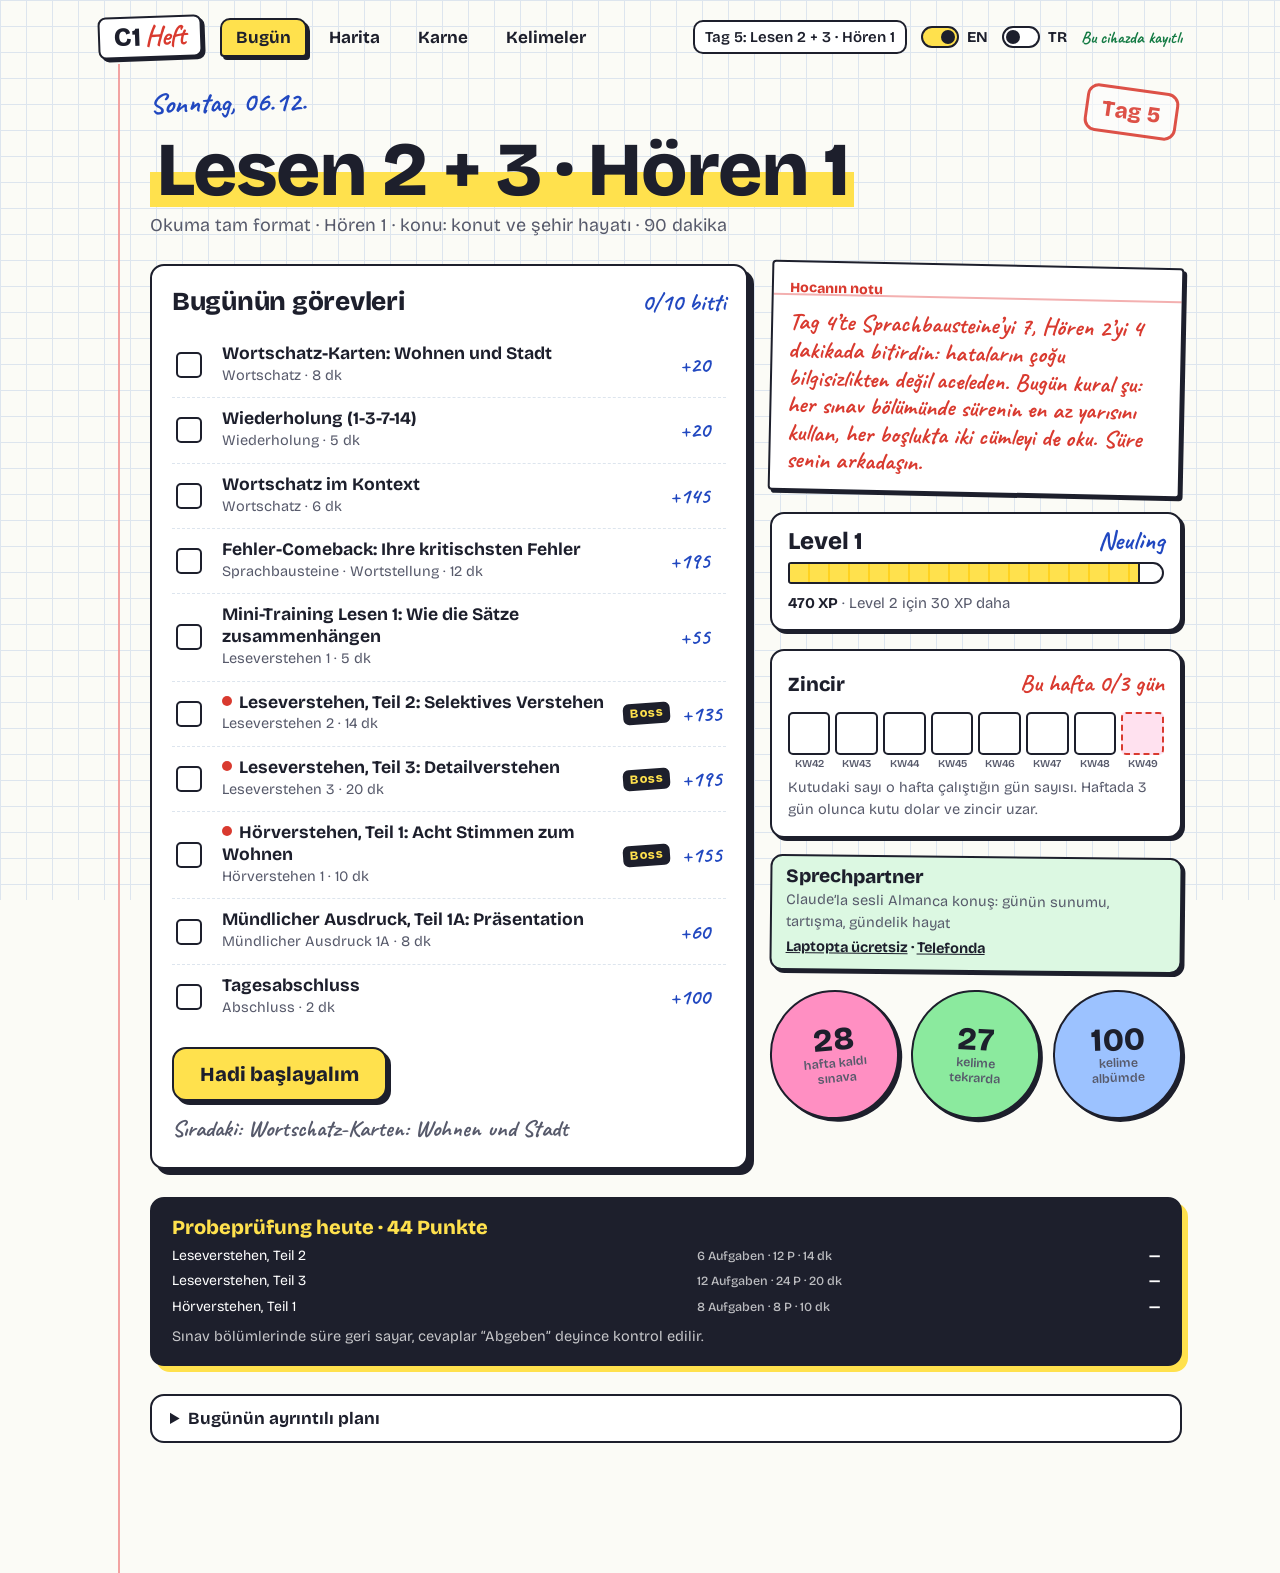
==== commit 4aa04b37: "Plan for the June 2027 exam: 18 stages, 4 phases, 4 full mock exams, weekly chain 90 study days at 3" ====
--- a/index.html
+++ b/index.html
@@ -4,7 +4,7 @@
 <meta charset="utf-8">
 <meta name="viewport" content="width=device-width, initial-scale=1, viewport-fit=cover">
 <title>C1-Heft · telc Deutsch C1</title>
-<meta name="description" content="40 günlük telc Deutsch C1 hazırlığı: deneme sınavları, kelime tekrarı, Almanca, İngilizce ve Türkçe.">
+<meta name="description" content="Haziran 2027’ye kadar telc Deutsch C1 hazırlığı: deneme sınavları, kelime tekrarı, Almanca, İngilizce ve Türkçe.">
 <meta name="theme-color" content="#fbfbf6">
 <meta name="apple-mobile-web-app-capable" content="yes">
 <meta name="mobile-web-app-capable" content="yes">
@@ -1015,6 +1015,43 @@
 .md.done{background:var(--mint-soft)}
 .md.isboss.future{border-color:var(--ink);border-style:dashed}
 .goal-flag{justify-self:end;font:800 22px/1 var(--f-ui);background:var(--ink);color:var(--hl);border-radius:10px;padding:12px 18px;box-shadow:4px 4px 0 var(--pink);transform:rotate(-2deg)}
+.goal-flag small{display:block;margin-top:5px;font:700 14px/1 var(--f-ui);color:#fff}
+/* phases on the map: a hand-written divider, like a new chapter in the exercise book */
+.mph{display:flex;flex-wrap:wrap;align-items:baseline;gap:4px 10px;margin-top:8px;padding-bottom:4px;border-bottom:2px dashed #f19a9a}
+.mph:first-child{margin-top:0}
+.mph .pn{font:700 26px/1 var(--f-hand);color:var(--red)} .mph b{font:800 18px var(--f-ui)} .mph [lang]{color:var(--ink2);font-size:14px}
+.mph .pd{margin-left:auto;font:600 13.5px var(--f-ui);color:var(--ink2)}
+.md .bz.big{background:var(--red);color:#fff}
+.md.isbig{border-color:var(--red)} .md.isbig.future{border-color:var(--red);border-style:dashed}
+.mbuf{border:2px dashed var(--ink2);border-radius:10px;padding:8px 12px;font-size:14.5px;color:var(--ink2);background:rgba(255,255,255,.7)} .mbuf b{color:var(--ink)}
+.ch-row.wks{grid-template-columns:repeat(8,minmax(0,1fr))}
+.cd.wk b{font-size:28px;transform:rotate(-4deg)} .cd.wk.done{background:var(--mint-soft)} .cd.wk.done b{color:var(--ok)}
+.cd.wk i{font-size:10.5px}
+/* plan: road to the exam */
+.road{display:grid;gap:12px}
+.road h3{font:800 18px var(--f-ui);margin-top:6px}
+.phases{list-style:none;margin:0;padding:0;display:grid;gap:12px;grid-template-columns:repeat(auto-fit,minmax(210px,1fr))}
+.ph{position:relative;border:2px solid var(--ink);border-radius:12px;padding:12px 14px;background:#fff;display:grid;gap:6px;align-content:start}
+.ph p{margin:0;font-size:15px}
+.ph-h{display:flex;flex-wrap:wrap;align-items:baseline;gap:2px 8px} .ph-h b{font:800 18px var(--f-ui)} .ph-h [lang]{font-size:13.5px;color:var(--ink2)}
+.ph .pn{font:700 24px/1 var(--f-hand);color:var(--red)}
+.ph .pd{font:600 13.5px var(--f-ui);color:var(--ink2)}
+.ph .tg{border-top:2px dashed var(--line2);padding-top:6px;font-weight:600} .ph .tg span{font:700 18px var(--f-hand);color:var(--accent);margin-right:4px}
+.ph.now{background:var(--hl-soft);box-shadow:3px 3px 0 var(--ink)}
+.ph.now::after{content:"şu an";position:absolute;top:-12px;right:12px;font:700 20px/1 var(--f-hand);color:#fff;background:var(--red);padding:3px 9px 4px;border-radius:6px;transform:rotate(3deg)}
+.ph.buf{border-style:dashed;background:rgba(255,255,255,.7);grid-column:1/-1;display:flex;flex-wrap:wrap;align-items:baseline;gap:4px 12px}
+.ph .nw{white-space:nowrap}
+.md .bz.bil{background:#fff;color:var(--red);box-shadow:inset 0 0 0 1.5px var(--red)}
+.miles{list-style:none;margin:0;padding:0 0 0 18px;border-left:3px solid var(--ink);display:grid;gap:8px}
+.miles li{position:relative;display:grid;grid-template-columns:150px minmax(0,1fr);gap:4px 12px;align-items:baseline;font-size:15px}
+.miles li::before{content:"";position:absolute;left:-26px;top:5px;width:11px;height:11px;border:2px solid var(--ink);border-radius:50%;background:#fff}
+.miles .hw{font-size:21px;line-height:1.1;color:var(--ink2)}
+.miles li.bg::before{background:var(--red);border-color:var(--red)} .miles li.bg .hw{color:var(--red)}
+.miles li.rg::before{background:var(--pink)} .miles li.rg span:last-child{background:var(--pink-soft);border-radius:6px;padding:2px 6px}
+.miles li.ex::before{background:var(--hl);width:15px;height:15px;left:-28px;top:3px}
+.miles li.ex span:last-child{font-weight:800}
+.pill.pbig{border-color:var(--red);color:var(--red)} .pill.pbig[aria-pressed="true"]{background:var(--red);color:#fff;border-color:var(--red)}
+@media (max-width:640px){.miles li{grid-template-columns:minmax(0,1fr)}.mph .pd{margin-left:0;width:100%}}
 .srsrow b{font:800 20px var(--f-ui)}
 .skel{border:2px solid var(--ink);border-radius:999px;overflow:hidden;height:16px}
 .skel i:nth-child(odd){background:var(--hl)} .skel i:nth-child(even){background:var(--pink)}
@@ -1717,7 +1754,8 @@
     <div class="task ${sec.dom === 'SG' ? '' : sec.dom}"><div class="bi${ui.en && sec.taskEn ? ' en-on' : ''}"><div class="col de"><p class="pl" lang="de">${esc(sec.task)}</p></div>${sec.taskEn ? `<div class="col en"><span class="collab" lang="en">English version</span><p class="pl" lang="en">${esc(sec.taskEn)}</p></div>` : ''}</div>${trBox(esc(sec.taskTr), 'task_' + sec.id)}</div></div>
     <div id="body"${mockLive(sec) ? ` class="mock-live${TTS ? ' tts' : ''}"` : ''}>${stepBody(sec)}</div>`;
 }
-const TOTAL_DAYS = 40;
+let TOTAL_DAYS = 90;
+const WEEK_GOAL = 3;
 const RANKS = ['Neuling', 'Lehrling', 'Wortsammler', 'Satzbauer', 'Grammatik-Ass', 'Textprofi', 'Prüfungsjäger', 'C1-Kandidat', 'Fast C1', 'C1-Legende'];
 const XP_LEVEL = 500;
 function todayKey(t) { const d = t ? new Date(t) : new Date(); return d.getFullYear() + '-' + String(d.getMonth() + 1).padStart(2, '0') + '-' + String(d.getDate()).padStart(2, '0'); }
@@ -1737,13 +1775,21 @@
   const lvl = Math.floor(xp / XP_LEVEL) + 1, into = xp % XP_LEVEL;
   return { xp, lvl, rank: RANKS[Math.min(lvl, RANKS.length) - 1], into, need: XP_LEVEL - into, pct: Math.round(100 * into / XP_LEVEL) };
 }
+function isoWeek(d) { const t = new Date(Date.UTC(d.getFullYear(), d.getMonth(), d.getDate())); const day = t.getUTCDay() || 7; t.setUTCDate(t.getUTCDate() + 4 - day); const y0 = new Date(Date.UTC(t.getUTCFullYear(), 0, 1)); return Math.ceil(((t - y0) / 864e5 + 1) / 7); }
 function chainInfo() {
-  const log = state.log || {}, out = [], d = new Date(), today = todayKey();
-  while (out.length < 10) { const wd = d.getDay(); if (wd !== 0 && wd !== 6) { const k = todayKey(d); out.unshift({ k, wd, today: k === today, done: (log[k] || 0) >= 60 }); } d.setDate(d.getDate() - 1); }
-  let i = out.length - 1, streak = 0; if (!out[i].done && out[i].today) i--;
-  for (; i >= 0 && out[i].done; i--) streak++;
-  return { days: out, streak };
-}
+  // Weekly chain: a week counts when it has at least WEEK_GOAL study days (3–4 days a week is the plan).
+  const log = state.log || {}, weeks = [], now = new Date();
+  const mon = new Date(now.getFullYear(), now.getMonth(), now.getDate()); mon.setDate(mon.getDate() - ((mon.getDay() + 6) % 7));
+  for (let w = 7; w >= 0; w--) {
+    const s = new Date(mon); s.setDate(s.getDate() - 7 * w); let n = 0;
+    for (let k = 0; k < 7; k++) { const x = new Date(s); x.setDate(x.getDate() + k); if ((log[todayKey(x)] || 0) >= 60) n++; }
+    weeks.push({ kw: isoWeek(s), n, cur: w === 0, done: n >= WEEK_GOAL });
+  }
+  let i = weeks.length - 1, streak = 0; if (!weeks[i].done) i--;
+  for (; i >= 0 && weeks[i].done; i--) streak++;
+  return { weeks, streak, thisWeek: weeks[weeks.length - 1].n };
+}
+function weeksToExam() { if (!window.PLAN || !PLAN.examDate) return null; return Math.max(0, Math.ceil((new Date(PLAN.examDate + 'T09:00:00') - Date.now()) / 6048e5)); }
 function celebrate(title, sub) {
   const el = document.createElement('div'); el.className = 'pop'; el.setAttribute('role', 'status');
   el.innerHTML = `<b>${esc(title)}</b><span>${esc(sub)}</span>`;
@@ -1766,12 +1812,12 @@
   for (let n = 1; n <= TOTAL_DAYS; n++) {
     const id = 'day' + n, d = state.days[id], m = LD(id);
     const st = (n === day.no ? 'cur' : d && d.closed ? 'done' : m ? 'ready' : 'future') + ((n - 1) % 5 === 0 ? ' wks' : '');
-    const wk = (n - 1) % 5 === 0 ? `<span class="wkl">H${(n - 1) / 5 + 1}</span>` : '';
+    const wk = (n - 1) % 5 === 0 ? `<span class="wkl">E${(n - 1) / 5 + 1}</span>` : '';
     const inner = `${wk}<span class="dot"></span><span class="n">${n}</span>`;
     stops.push(m && n !== day.no ? `<li class="stop ${st}"><button type="button" data-act="openday" data-id="${id}" aria-label="Tag ${n} aç">${inner}</button></li>` : `<li class="stop ${st}"${n === day.no ? ' aria-current="step"' : ''}>${inner}</li>`);
   }
   stops.push('<li class="stop end"><span class="dot"></span><span class="n">Prüfung</span></li>');
-  return `<div class="route" id="route"><ol class="stops" aria-label="40 çalışma günü, sonunda sınav">${stops.join('')}</ol></div>`;
+  return `<div class="route" id="route"><ol class="stops" aria-label="${TOTAL_DAYS} çalışma günü, sonunda sınav">${stops.join('')}</ol></div>`;
 }
 function startHTML(day) {
   const d = D(), md = MD(ui.day) || {};
@@ -1788,7 +1834,8 @@
     const reward = s.kind === 'quiz' ? 25 + its * 10 + (s.mock ? 50 : 0) : s.kind === 'wrap' ? 100 : (s.kind === 'write' || s.kind === 'speak') ? 60 : 20;
     return `<li class="ms ${st.st}${s.mock ? ' boss' : ''}"><button type="button" data-act="go" data-i="${i}"><span class="box" aria-hidden="true">${st.st === 'done' ? '✓' : ''}</span><span class="mt"><span class="mti">${esc(s.title)}</span><span class="mex"><span lang="de">${esc(s.exam)}</span> · ${s.min} dk${st.txt ? ' · ' + esc(st.txt) : ''}</span></span>${s.mock ? '<span class="bosstag">Boss</span>' : ''}<span class="xp">+${reward}</span></button></li>`;
   }).join('');
-  const chain = ch.days.map(x => `<span class="cd${x.done ? ' done' : ''}${x.today ? ' today' : ''}" title="${x.k}"><i>${['So', 'Mo', 'Di', 'Mi', 'Do', 'Fr', 'Sa'][x.wd]}</i>${x.done ? '<b aria-label="çalışıldı">✗</b>' : ''}</span>`).join('');
+  const chain = ch.weeks.map(x => `<span class="cd wk${x.done ? ' done' : ''}${x.cur ? ' today' : ''}" title="KW ${x.kw}: ${x.n} çalışma günü"><i>KW${x.kw}</i>${x.n ? `<b aria-label="${x.n} gün">${x.n}</b>` : ''}</span>`).join('');
+  const wl = weeksToExam();
   const note = day.teacherNote || '';
   const nextReady = LD('day' + (day.no + 1));
   const waitBox = d.closed && !nextReady ? `<div class="waitnext"><b>Tag ${day.no} bitti.</b> <span>Tag ${day.no + 1} sonuçlarına göre hazırlanacak: Karne’de „Sonuç dosyasını indir“e bas, dosyayı Claude’daki telc C1 Projesine „${day.no}. günü bitirdim“ diye gönder. Yeni gün bu adreste açılır.</span><button class="btn sm" type="button" data-act="tab" data-view="report">Karne’ye git</button></div>` : (d.closed && nextReady ? `<div class="waitnext ok"><b>Tag ${day.no + 1} hazır!</b><button class="btn sm primary" type="button" data-act="openday" data-id="day${day.no + 1}">Tag ${day.no + 1}’i aç</button></div>` : '');
@@ -1800,9 +1847,9 @@
       <aside class="stack">
         ${note ? `<div class="rednote"><span class="rn-h">Hocanın notu</span><p class="hw">${esc(note)}</p></div>` : ''}
         <div class="lvl"><div class="lvl-top"><span class="lv">Level ${xi.lvl}</span><span class="rk" lang="de">${esc(xi.rank)}</span></div><div class="pencil" role="img" aria-label="Level ilerlemesi yüzde ${xi.pct}"><i style="width:${xi.pct}%"></i></div><p class="lvl-sub"><b>${xi.xp} XP</b> · Level ${xi.lvl + 1} için ${xi.need} XP daha</p></div>
-        <div class="chain"><div class="ch-top"><span>Zincir</span><b class="hw">${ch.streak ? ch.streak + ' gün üst üste' : 'Bugün başlat'}</b></div><div class="ch-row">${chain}</div><p class="hint">Hafta içi her çalıştığın güne bir çarpı. Zinciri koparma.</p></div>
+        <div class="chain"><div class="ch-top"><span>Zincir</span><b class="hw">${ch.streak ? ch.streak + ' hafta üst üste' : 'Bu hafta ' + ch.thisWeek + '/' + WEEK_GOAL + ' gün'}</b></div><div class="ch-row wks">${chain}</div><p class="hint">Kutudaki sayı o hafta çalıştığın gün sayısı. Haftada ${WEEK_GOAL} gün olunca kutu dolar ve zincir uzar.</p></div>
         <div class="sp-home"><b>Sprechpartner</b><span>Claude’la sesli Almanca konuş: günün sunumu, tartışma, gündelik hayat</span><span class="sp-links"><a href="${FREE_PARTNER}" target="_blank" rel="noopener">Laptopta ücretsiz</a> · <a href="sprechen/">Telefonda</a></span></div>
-        <div class="minis"><div class="mini m1"><b>${daysLeft}</b><span>gün kaldı<br>sınav durağına</span></div><div class="mini m2"><b>${srs.active}</b><span>kelime<br>tekrarda</span></div><div class="mini m3"><b>${allWords}</b><span>kelime<br>albümde</span></div></div>
+        <div class="minis">${wl !== null ? `<div class="mini m1" title="Hedef sınav: ${esc(PLAN.examShort || '')} · ${daysLeft} çalışma günü kaldı"><b>${wl}</b><span>hafta kaldı<br>sınava</span></div>` : `<div class="mini m1"><b>${daysLeft}</b><span>gün kaldı<br>sınav durağına</span></div>`}<div class="mini m2"><b>${srs.active}</b><span>kelime<br>tekrarda</span></div><div class="mini m3"><b>${allWords}</b><span>kelime<br>albümde</span></div></div>
       </aside>
     </div>
     ${hasSector(day) ? '' : mockOverview(day)}
@@ -1822,9 +1869,9 @@
   const list = day.sections.map((s, i) => { const st = secStatus(s); return `<button class="sl ${st.st}${i === ui.step ? ' cur' : ''}" type="button" data-act="go" data-i="${i}"><span class="dm ${s.dom}"></span><span class="dot"></span><span class="rt">${esc(s.title)}</span><span class="rs">${esc(st.txt) || s.min + '′'}</span></button>`; }).join('');
   const wk = PLAN.weeks[day.week - 1], pdIdx = (day.no - 1) % 5, pd = wk.days[pdIdx], nx = wk.days[pdIdx + 1];
   return `<aside class="side" aria-label="Çalışma planı"><div class="panel"><h3>Günün akışı</h3><div class="meter"><i style="width:${Math.round(100 * planned / tot)}%"></i></div><div class="minfo"><span>${planned} / ${tot} dk planlı</span><span>Süren: ${fmtMin(spent)} dk</span></div><div>${list}</div></div>
-    <div class="panel ctx"><h3>Çalışma planı</h3><p><b>Hafta ${wk.w}: ${esc(wk.title)}</b></p><p class="k nocap">Tag ${day.no} · <span lang="de">${esc(pd.focus)}</span></p>
+    <div class="panel ctx"><h3>Çalışma planı</h3><p><b>Etap ${wk.w}: ${esc(wk.title)}</b></p><p class="k nocap">Tag ${day.no} · <span lang="de">${esc(pd.focus)}</span></p>
     <div class="sd"><span class="k">${esc(PLAN.labS || 'Sektör')}</span><p>${esc(pd.s)}</p></div><div class="gd"><span class="k">${esc(PLAN.labG || 'Genel C1')}</span><p>${esc(pd.g)}</p></div><p>${esc(pd.detail)}</p>
-    ${nx ? `<p class="k nocap">Yarın: <span lang="de">${esc(nx.focus)}</span></p>` : ''}<button class="btn sm" type="button" data-act="tab" data-view="plan">Tüm planı aç</button></div></aside>`;
+    ${nx ? `<p class="k nocap">Sonraki gün: <span lang="de">${esc(nx.focus)}</span></p>` : ''}<button class="btn sm" type="button" data-act="tab" data-view="plan">Tüm planı aç</button></div></aside>`;
 }
 function hudHTML(day) {
   const xi = xpInfo(), i = ui.step, sec = day.sections[i];
@@ -1907,19 +1954,25 @@
 function progressHTML() {
   const ms = liveDays(); if (!ms.length) return '';
   const last = ms[ms.length - 1], st = srsStats(last.no), cur = MD(ui.day) ? MD(ui.day).no : 0;
-  const weeks = [];
-  for (let w = 1; w <= 8; w++) {
+  const weeks = [], W = PLAN.weeks, ph = PLAN.phases || [];
+  for (let w = 1; w <= W.length; w++) {
+    const p = ph.find(x => x.from === w);
+    if (p) weeks.push(`<div class="mph"><span class="pn">Faz ${p.n}</span><b>${esc(p.t)}</b> <span lang="de">(${esc(p.de)})</span><span class="pd">${esc(p.dates)}</span></div>`);
     const cells = [];
     for (let k = 1; k <= 5; k++) {
-      const n = (w - 1) * 5 + k, id = 'day' + n, d = state.days[id], m = LD(id), boss = n === 4 || (n >= 10 && n % 5 === 0);
+      const n = (w - 1) * 5 + k, id = 'day' + n, d = state.days[id], m = LD(id), pd = (W[w - 1].days || [])[k - 1] || {};
+      const bigD = !!pd.big, bil = !!pd.bil, boss = !bigD && !bil && (pd.boss !== undefined ? !!pd.boss : (n === 4 || (n >= 10 && n % 5 === 0) && !PLAN.phases));
       const cls = d && d.closed ? 'done' : n === cur ? 'cur' : m ? 'ready' : 'future';
       const sm = d ? (DAYS[id] ? summary(id) : d.sum) : null, sc = sm && sm.total && sm.total[1] ? Math.round(100 * sm.total[0] / sm.total[1]) + '%' : '';
-      const inner = `<span class="dn">${n}</span>${boss ? '<span class="bz">Boss</span>' : ''}${d && d.closed ? `<span class="ok">✓</span><span class="sc">${sc}</span>` : ''}`;
-      cells.push(m ? `<button class="md ${cls}${boss ? ' isboss' : ''}" type="button" data-act="openday" data-id="${id}" aria-label="Tag ${n} aç">${inner}</button>` : `<span class="md ${cls}${boss ? ' isboss' : ''}">${inner}</span>`);
+      const tag = bigD ? '<span class="bz big">Deneme</span>' : bil ? '<span class="bz bil">Bilanz</span>' : boss ? '<span class="bz">Boss</span>' : '';
+      const inner = `<span class="dn">${n}</span>${tag}${d && d.closed ? `<span class="ok">✓</span><span class="sc">${sc}</span>` : ''}`;
+      const xc = (boss ? ' isboss' : '') + (bigD ? ' isbig' : '');
+      cells.push(m ? `<button class="md ${cls}${xc}" type="button" data-act="openday" data-id="${id}" aria-label="Tag ${n} aç">${inner}</button>` : `<span class="md ${cls}${xc}" title="${esc(pd.focus || '')}">${inner}</span>`);
     }
-    weeks.push(`<div class="mw"><span class="wl">Hafta ${w}</span><div class="wc">${cells.join('')}</div></div>`);
+    weeks.push(`<div class="mw"><span class="wl" title="${esc(W[w - 1].title)}${W[w - 1].dates ? ' · ' + esc(W[w - 1].dates) : ''}">Etap ${w}</span><div class="wc">${cells.join('')}</div></div>`);
   }
-  return `<div class="card map"><h2>Harita: 40 gün, sonunda sınav</h2><p class="hint">Hazır günlere dokunarak açabilirsin. Her hafta bir „Boss“: süreli deneme sınavı.</p><div class="mws">${weeks.join('')}<div class="goal-flag">Prüfung</div></div>
+  const buf = PLAN.buffer ? `<p class="mbuf"><b>Tampon</b> ${esc(PLAN.buffer.dates)} · ${esc(PLAN.buffer.t)}</p>` : '';
+  return `<div class="card map"><h2>Harita: ${TOTAL_DAYS} gün, sonunda sınav</h2><p class="hint">Hazır günlere dokunarak açabilirsin. Her etabın sonunda bir „Boss“; her fazın sonunda dört günlük büyük deneme sınavı.</p><div class="mws">${weeks.join('')}${buf}<div class="goal-flag">Prüfung${PLAN.examShort ? `<small>${esc(PLAN.examShort)}</small>` : ''}</div></div>
     <div class="srsrow"><span><b>${st.active}</b> kelime tekrar sırasında</span><span><b>${st.next}</b> kelime bir sonraki gün gelecek</span><span><b>${st.learned}</b> kelime öğrenildi (14. gün tekrarı geçti)</span></div></div>`;
 }
 function backupHTML() {
@@ -1971,18 +2024,25 @@
   const date = i => W.dateList && W.dateList[i] ? ` <small>${esc(W.dateList[i])}</small>` : '';
   const rows = W.days.map((x, i) => `<tr class="${LD('day' + dayNo(i)) ? 'today' : ''}"><td class="dn">Tag ${dayNo(i)}${date(i)}${tagOf(i)}</td><td class="fo">${esc(x.focus)}</td><td class="cs">${esc(x.s)}</td><td class="cg">${esc(x.g)}</td><td>${esc(x.detail)}</td></tr>`).join('');
   const cards = W.days.map((x, i) => `<div class="dc${LD('day' + dayNo(i)) ? ' today' : ''}"><div class="h"><span>Tag ${dayNo(i)}${W.dateList && W.dateList[i] ? ' · ' + esc(W.dateList[i]) : ''}</span><span class="chip" lang="de">${esc(x.focus)}</span></div>${tagOf(i) ? `<div>${tagOf(i)}</div>` : ''}<div class="s"><span class="k">${esc(PLAN.labS || 'Sektör')}</span>${esc(x.s)}</div><div class="g"><span class="k">${esc(PLAN.labG || 'Genel C1')}</span>${esc(x.g)}</div><div><span class="k">Ne öğreneceğiz</span>${esc(x.detail)}</div></div>`).join('');
-  return `<div class="stage rep"><div class="card intro"><h1>Sekiz haftalık çalışma planı</h1><p>${esc(PLAN.intro)}</p></div>
+  const curW = MD(ui.day) ? MD(ui.day).week : 1;
+  const phases = (PLAN.phases || []).map(p => `<li class="ph${curW >= p.from && curW <= p.to ? ' now' : ''}"><div class="ph-h"><span class="pn">Faz ${p.n}</span><b>${esc(p.t)}</b> <span lang="de">${esc(p.de)}</span></div><p class="pd">${esc(p.dates)} · <span class="nw">Etap ${p.from}–${p.to}</span></p><p>${esc(p.goal)}</p><p class="tg"><span>Hedef</span> ${esc(p.target)}</p></li>`).join('')
+    + (PLAN.buffer ? `<li class="ph buf"><div class="ph-h"><b>${esc(PLAN.buffer.t)}</b></div><p class="pd">${esc(PLAN.buffer.dates)}</p><p>${esc(PLAN.buffer.d)}</p></li>` : '');
+  const miles = (PLAN.milestones || []).map(m => `<li class="${m.exam ? 'ex' : m.reg ? 'rg' : m.big ? 'bg' : ''}"><span class="hw">${esc(m.d)}</span><span>${esc(m.t)}</span></li>`).join('');
+  const road = PLAN.phases ? `<div class="card road"><h2>Haziran 2027’ye giden yol</h2><ol class="phases">${phases}</ol>${miles ? `<h3>Önemli duraklar</h3><ul class="miles">${miles}</ul>` : ''}</div>` : '';
+  const phOf = w => (PLAN.phases || []).find(p => w >= p.from && w <= p.to);
+  return `<div class="stage rep"><div class="card intro"><h1>${PLAN.examDate ? 'Haziran 2027’ye kadar çalışma planı' : 'Çalışma planı'}</h1><p>${esc(PLAN.intro)}</p></div>
+    ${road}
     ${progressHTML()}
     ${backupHTML()}
     <div class="card"><h2>Çalışma kuralları</h2><ul class="rules">${PLAN.rules.map(r => `<li><b>${esc(r.t)}</b><span>${esc(r.d)}</span></li>`).join('')}</ul></div>
     <div class="card"><h2>Günlük iskelet (90 dakika)</h2><div class="skel" role="img" aria-label="Günlük süre dağılımı">${skBar}</div><ul class="skl">${PLAN.skeleton.map(s => `<li><span class="m">${s.min}′</span><span><b>${esc(s.t)}</b><br>${esc(s.d)}</span></li>`).join('')}</ul></div>
-    <div class="card"><h2>Haftanın ritmi (5 gün + 2 gün dinlenme)</h2><div class="wd">${PLAN.weekdays.map(x => `<div><b>${esc(x.d)}</b><span class="f">${esc(x.f)}</span><span>${esc(x.n)}</span></div>`).join('')}<div><b>Hafta sonu</b><span class="f">Dinlenme</span><span>Çalışma yok. Dinlenmek de öğrenmenin parçası.</span></div></div></div>
+    <div class="card"><h2>Bir etabın ritmi (5 çalışma günü)</h2><div class="wd">${PLAN.weekdays.map(x => `<div><b>${esc(x.d)}</b><span class="f">${esc(x.f)}</span><span>${esc(x.n)}</span></div>`).join('')}<div><b>Boş günler</b><span class="f">Dinlenme</span><span>Haftada 3–4 gün çalış, gerisi dinlenme. Bir etap takvimde yaklaşık 1,5 hafta sürer. Büyük deneme etaplarında ilk dört gün sınavın dört bölümüdür.</span></div></div></div>
     <div class="card"><h2>Telc Deutsch C1: sınav formatı ve bizim çalışma karşılığı</h2><div class="tw"><table class="exam"><thead><tr><th>Bölüm</th><th>Format</th><th>Puan</th><th>Süre</th><th>Bizde</th></tr></thead><tbody>${PLAN.exam.map(r => `<tr><td>${esc(r.part)}</td><td>${esc(r.fmt)}</td><td>${esc(r.pts)}</td><td>${esc(r.time)}</td><td>${esc(r.ours)}</td></tr>`).join('')}</tbody></table></div><p class="hint">${esc(PLAN.examNote)}</p></div>
-    <div class="card"><h2>Hafta hafta: ne öğreneceğiz</h2><div class="pills" role="group" aria-label="Hafta seç">${PLAN.weeks.map(w => `<button class="pill" type="button" data-act="week" data-w="${w.w}" aria-pressed="${w.w === ui.planWeek}">Hafta ${w.w}</button>`).join('')}</div>
-      <div class="wk"><h3>Hafta ${W.w}: ${esc(W.title)}${W.dates ? ` <small class="wdate">${esc(W.dates)}</small>` : ''}</h3>${W.note ? `<p class="hint">${esc(W.note)}</p>` : ''}
+    <div class="card"><h2>Etap etap: ne öğreneceğiz</h2><div class="pills" role="group" aria-label="Etap seç">${PLAN.weeks.map(w => `<button class="pill${w.days.some(x => x.big) ? ' pbig' : ''}" type="button" data-act="week" data-w="${w.w}" aria-pressed="${w.w === ui.planWeek}">Etap ${w.w}</button>`).join('')}</div>
+      <div class="wk"><h3>Etap ${W.w}: ${esc(W.title)}${W.dates ? ` <small class="wdate">${esc(W.dates)}</small>` : ''}</h3>${phOf(W.w) ? `<p class="k nocap">Faz ${phOf(W.w).n} · ${esc(phOf(W.w).t)}</p>` : ''}${W.note ? `<p class="hint">${esc(W.note)}</p>` : ''}
       <div class="wk-top"><div class="s"><span class="k">${esc(PLAN.labWS || 'Sektör teması')}</span>${esc(W.sector)}</div><div class="g"><span class="k">${esc(PLAN.labWG || 'Genel C1 teması')}</span>${esc(W.general)}</div><div><span class="k">Dilbilgisi</span>${esc(W.grammar)}</div><div><span class="k" lang="de">Schreiben</span>${esc(W.writing)}</div><div><span class="k" lang="de">Sprechen</span>${esc(W.speaking)}</div></div>
       <div class="tw"><table class="dtab"><thead><tr><th>Gün</th><th>Odak (sınav bölümü)</th><th>${esc(PLAN.labS || 'Sektör')}</th><th>${esc(PLAN.labG || 'Genel C1')}</th><th>Ne öğreneceğiz (ayrıntı)</th></tr></thead><tbody>${rows}</tbody></table></div><div class="dcards">${cards}</div>
-      <div><span class="collab">Hafta sonunda yapabileceklerin</span><ul class="outc">${W.outcome.map(o => `<li>${esc(o)}</li>`).join('')}</ul></div></div></div>
+      <div><span class="collab">Etap sonunda yapabileceklerin</span><ul class="outc">${W.outcome.map(o => `<li>${esc(o)}</li>`).join('')}</ul></div></div></div>
     <div class="card"><h2>Nasıl çalışıyoruz</h2><ol class="steps">${PLAN.method.map(m => `<li>${esc(m)}</li>`).join('')}</ol></div></div>`;
 }
 function topHTML() {
@@ -2316,7 +2376,7 @@
   ui.day = pickStartDay(); ui.glDay = ui.day;
   const wk = MD(ui.day) && MD(ui.day).week; if (wk) ui.planWeek = wk;
   return Promise.all([loadScript('data/plan.js', MAN().planV || '1'), ensureDay(ui.day)]);
-}).then(() => { if (!window.PLAN) throw new Error('plan'); render(); }).catch(e => {
+}).then(() => { if (!window.PLAN) throw new Error('plan'); if (PLAN.weeks && PLAN.weeks.length) TOTAL_DAYS = PLAN.weeks.length * 5; render(); }).catch(e => {
   $('#app').innerHTML = '<div class="boot err">Sayfa yüklenemedi. Lütfen sayfayı yenile. (' + esc(e && e.message || '') + ')</div>';
 });
 window.addEventListener('beforeunload', () => { stopSpeech(); saveLocal(); });
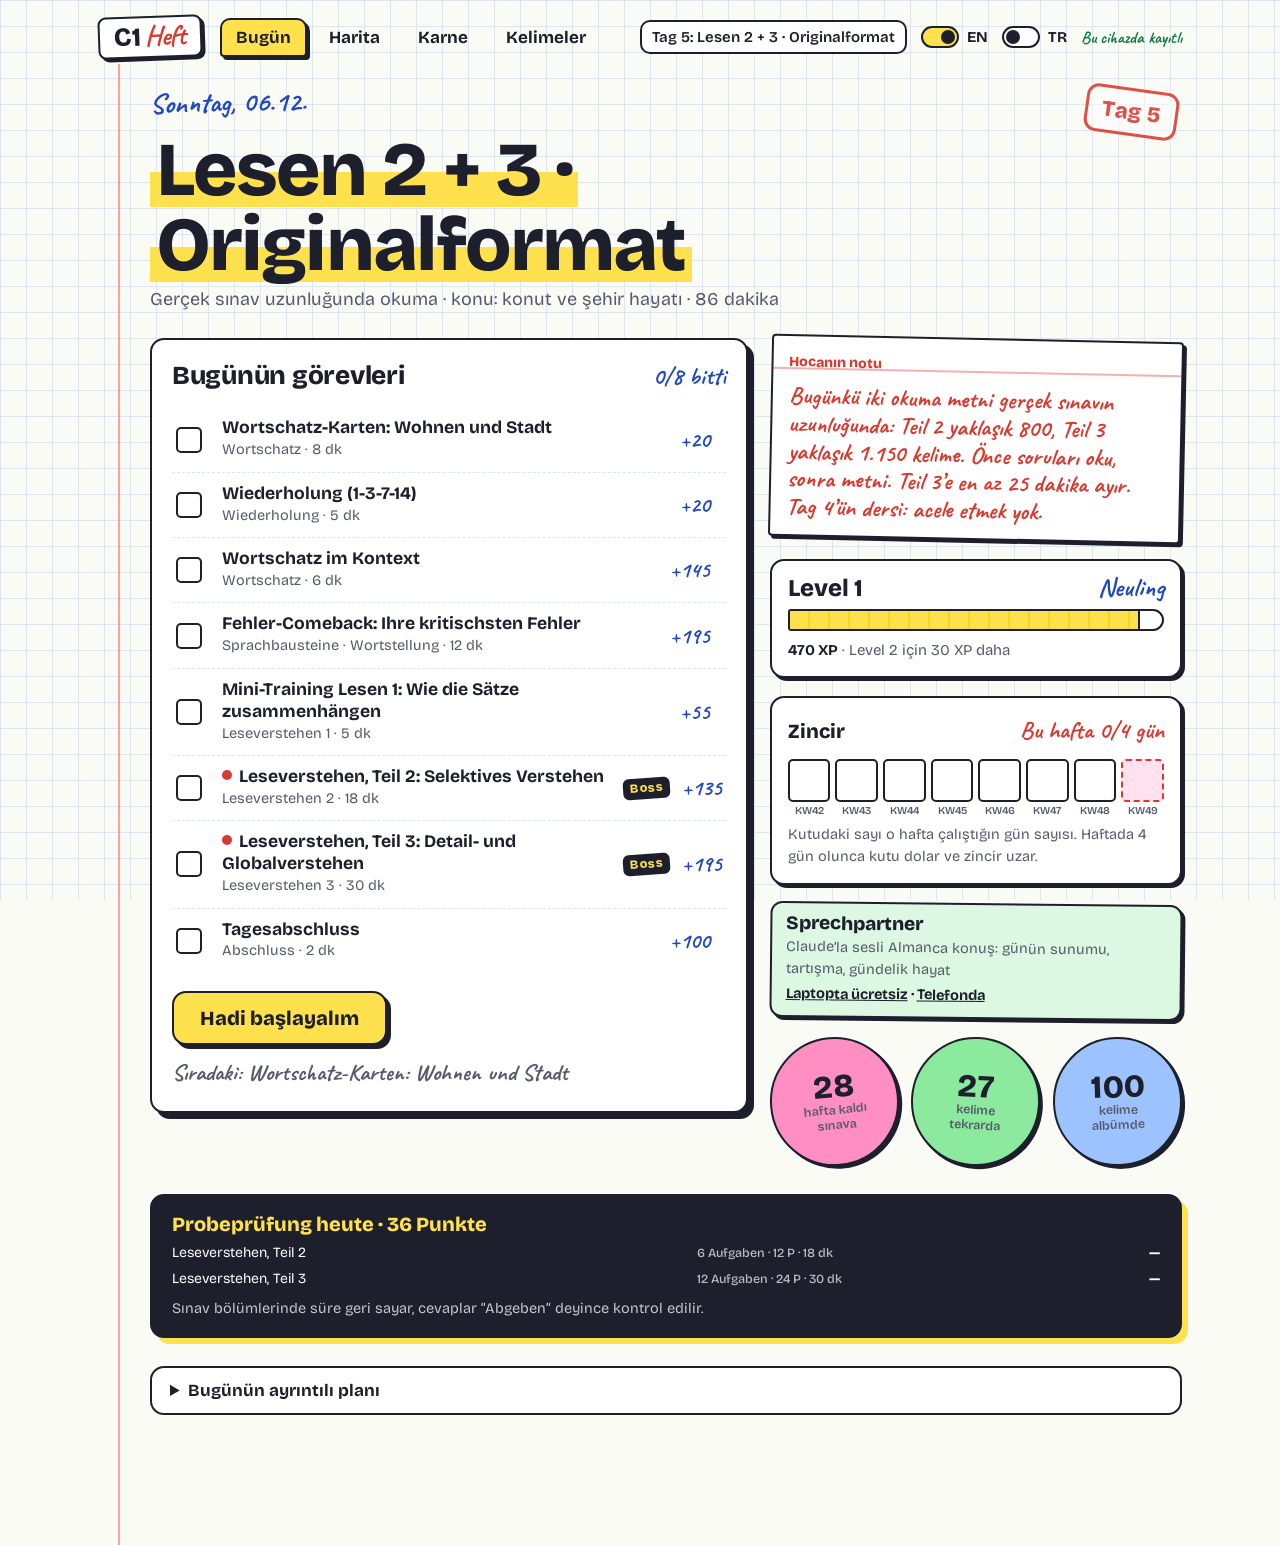
==== commit 1c41dccc: "Plan for 4 study days a week: 21 stages, full 70-minute writing from stage 7; listening plays once i" ====
--- a/index.html
+++ b/index.html
@@ -1152,7 +1152,7 @@
   id = id || ui.day;
   if (!state.days[id]) state.days[id] = {};
   const d = state.days[id];
-  d.sel = d.sel || {}; d.res = d.res || {}; d.secs = d.secs || {}; d.vocab = d.vocab || {}; d.write = d.write || {}; d.speak = d.speak || {}; d.time = d.time || {}; d.rev = d.rev || {}; d.seenNew = d.seenNew || {}; d.mockT = d.mockT || {};
+  d.sel = d.sel || {}; d.res = d.res || {}; d.secs = d.secs || {}; d.vocab = d.vocab || {}; d.write = d.write || {}; d.speak = d.speak || {}; d.time = d.time || {}; d.rev = d.rev || {}; d.seenNew = d.seenNew || {}; d.mockT = d.mockT || {}; d.plays = d.plays || {};
   if (typeof d.card !== 'number') d.card = 0;
   if (typeof d.notes !== 'string') d.notes = '';
   if (!d.started) d.started = Date.now();
@@ -1475,7 +1475,7 @@
   const corrEn = b.optsEn ? LET[b.a] + ') ' + b.optsEn[b.a] : (b.letters ? b.opts[b.a].toUpperCase() : '');
   const enFb = res && b.expEn ? `<div class="fb en ${res.ok ? 'ok' : 'bad'}"><b lang="en">${res.ok ? 'Correct.' : 'Not quite. Correct answer: ' + esc(corrEn)}</b><p class="pl" lang="en">${esc(b.expEn)}</p></div>` : '';
   const btn = hasEn ? `<button class="spk enbtn" type="button" data-act="enitem" data-id="${id}" aria-pressed="${ui.eno[key] ? 'true' : 'false'}" title="English version">EN</button>` : '';
-  const sayB = b.say && TTS ? `<div class="qsay"><button class="btn" type="button" data-act="spk" data-say="${sayIdx(b.say.text)}">▶ ${esc(b.say.label)}</button></div>` : '';
+  const sayB = b.say && TTS && !mockLive(sec) ? `<div class="qsay"><button class="btn" type="button" data-act="spk" data-say="${sayIdx(b.say.text)}">▶ ${esc(b.say.label)}</button></div>` : '';
   const left = `<div class="qrow"><p class="q pl" lang="de">${esc(b.q)}</p>${btn}</div>${sayB}<div class="opts${cls}" role="group" aria-label="Antworten">${opts}</div>${res ? fbHTML(day, it, res) : ''}`;
   const right = hasEn ? `<div class="col en"><span class="collab" lang="en">English version</span><p class="q pl" lang="en">${esc(b.qEn)}</p>${eoptsHTML(b, res)}${enFb}</div>` : '';
   return `<div class="item" data-item="${id}"><div class="bi${enOn ? ' en-on' : ''}" data-bi="${key}"><div class="col de" style="display:grid;gap:10px;align-content:start">${left}</div>${right}</div>${trBox(esc(mcTrText(b)), id)}</div>`;
@@ -1541,13 +1541,14 @@
 function listenHTML(sec, b) {
   const si = SCRIPTS.push(b.announce ? b.script.map(l => Object.assign({}, l, { ann: b.roles[l.who] })) : b.script) - 1, key = sec.id + '_listen';
   const whos = []; b.script.forEach(l => { if (!whos.includes(l.who)) whos.push(l.who); });
-  const per = b.perLine && TTS ? `<div class="lper"><span class="hint">Tek tek dinle:</span>${whos.map(w => `<button class="btn" type="button" data-act="lplay1" data-who="${esc(w)}">▶ ${esc(b.roles[w])}</button>`).join('')}</div>` : '';
+  const live = mockLive(sec), played = live && !!D().plays[sec.id];
+  const per = b.perLine && TTS && !live ? `<div class="lper"><span class="hint">Tek tek dinle:</span>${whos.map(w => `<button class="btn" type="button" data-act="lplay1" data-who="${esc(w)}">▶ ${esc(b.roles[w])}</button>`).join('')}</div>` : '';
   const open = ui.eno[key + '_t'] || !TTS || secDone(sec);
   const lines = b.script.map((l, i) => `<div class="ln"><b>${esc(b.roles[l.who])}</b><div><span lang="de">${esc(l.text)}</span><div class="eng" lang="en">${esc(b.enScript[i])}</div></div></div>`).join('');
   const trl = b.trScript.map((t, i) => esc(b.roles[b.script[i].who]) + ': ' + esc(t)).join('\n\n');
   return `<div class="listen" data-script="${si}"><div class="pt"><span lang="de">${esc(b.title)}</span></div>
-    <div class="lctl">${TTS ? `<button class="btn primary" type="button" data-act="lplay">▶ Anhören</button><button class="btn" type="button" data-act="lstop">■ Stopp</button><label class="slow"><input type="checkbox" class="lslow"> langsamer</label>` : ''}<button class="btn" type="button" data-act="ltrans" aria-expanded="${open ? 'true' : 'false'}">Transkript</button></div>
-    <p class="hint">${TTS ? 'Ses, cihazının Almanca sesiyle çalar. Sınavda her metni yalnızca bir kez duyarsın; önce bir kez dinleyip cevapla, sonra kontrol için tekrar dinle. Ses gelmezse Transkript’i aç.' : 'Bu cihazda sesli okuma yok. Transkripti oku, sonra soruları çöz.'}</p>
+    <div class="lctl">${TTS && live ? `<button class="btn primary" type="button" data-act="lplayonce"${played ? ' disabled' : ''}>${played ? '✓ Gehört' : '▶ Einmal anhören'}</button><button class="btn" type="button" data-act="lstop">■ Stopp</button>` : TTS ? `<button class="btn primary" type="button" data-act="lplay">▶ Anhören</button><button class="btn" type="button" data-act="lstop">■ Stopp</button><label class="slow"><input type="checkbox" class="lslow"> langsamer</label>` : ''}<button class="btn" type="button" data-act="ltrans" aria-expanded="${open ? 'true' : 'false'}">Transkript</button></div>
+    <p class="hint">${TTS && live ? (played ? 'Ses çalındı. Gerçek sınavdaki gibi ikinci kez dinlenmez; notlarınla cevapla. „Abgeben“den sonra istediğin kadar tekrar dinleyebilir, transkripti açabilirsin.' : 'Sınav modu: Ses gerçek sınavdaki gibi yalnızca bir kez çalar; durdurursan yeniden başlatamazsın. Önce soruları oku, dinlerken not al. „Abgeben“den sonra istediğin kadar tekrar dinleyebilirsin.') : TTS ? 'Ses, cihazının Almanca sesiyle çalar. Sınavda her metni yalnızca bir kez duyarsın; önce bir kez dinleyip cevapla, sonra kontrol için tekrar dinle. Ses gelmezse Transkript’i aç.' : 'Bu cihazda sesli okuma yok. Transkripti oku, sonra soruları çöz.'}</p>
     ${per}<div class="ltext${ui.en && open ? ' show-en' : ''}" ${open ? '' : 'hidden'}>${lines}</div>${trBox(trl, key + '_tr')}</div>`;
 }
 function blockHTML(sec, b, idx, single) {
@@ -1755,7 +1756,7 @@
     <div id="body"${mockLive(sec) ? ` class="mock-live${TTS ? ' tts' : ''}"` : ''}>${stepBody(sec)}</div>`;
 }
 let TOTAL_DAYS = 90;
-const WEEK_GOAL = 3;
+const WEEK_GOAL = 4;
 const RANKS = ['Neuling', 'Lehrling', 'Wortsammler', 'Satzbauer', 'Grammatik-Ass', 'Textprofi', 'Prüfungsjäger', 'C1-Kandidat', 'Fast C1', 'C1-Legende'];
 const XP_LEVEL = 500;
 function todayKey(t) { const d = t ? new Date(t) : new Date(); return d.getFullYear() + '-' + String(d.getMonth() + 1).padStart(2, '0') + '-' + String(d.getDate()).padStart(2, '0'); }
@@ -2036,7 +2037,7 @@
     ${backupHTML()}
     <div class="card"><h2>Çalışma kuralları</h2><ul class="rules">${PLAN.rules.map(r => `<li><b>${esc(r.t)}</b><span>${esc(r.d)}</span></li>`).join('')}</ul></div>
     <div class="card"><h2>Günlük iskelet (90 dakika)</h2><div class="skel" role="img" aria-label="Günlük süre dağılımı">${skBar}</div><ul class="skl">${PLAN.skeleton.map(s => `<li><span class="m">${s.min}′</span><span><b>${esc(s.t)}</b><br>${esc(s.d)}</span></li>`).join('')}</ul></div>
-    <div class="card"><h2>Bir etabın ritmi (5 çalışma günü)</h2><div class="wd">${PLAN.weekdays.map(x => `<div><b>${esc(x.d)}</b><span class="f">${esc(x.f)}</span><span>${esc(x.n)}</span></div>`).join('')}<div><b>Boş günler</b><span class="f">Dinlenme</span><span>Haftada 3–4 gün çalış, gerisi dinlenme. Bir etap takvimde yaklaşık 1,5 hafta sürer. Büyük deneme etaplarında ilk dört gün sınavın dört bölümüdür.</span></div></div></div>
+    <div class="card"><h2>Bir etabın ritmi (5 çalışma günü)</h2><div class="wd">${PLAN.weekdays.map(x => `<div><b>${esc(x.d)}</b><span class="f">${esc(x.f)}</span><span>${esc(x.n)}</span></div>`).join('')}<div><b>Boş günler</b><span class="f">Dinlenme</span><span>Haftada 4 gün çalış, gerisi dinlenme. Bir etap takvimde yaklaşık 1,5 hafta sürer (5 çalışma günü). Büyük deneme etaplarında ilk dört gün sınavın dört bölümüdür.</span></div></div></div>
     <div class="card"><h2>Telc Deutsch C1: sınav formatı ve bizim çalışma karşılığı</h2><div class="tw"><table class="exam"><thead><tr><th>Bölüm</th><th>Format</th><th>Puan</th><th>Süre</th><th>Bizde</th></tr></thead><tbody>${PLAN.exam.map(r => `<tr><td>${esc(r.part)}</td><td>${esc(r.fmt)}</td><td>${esc(r.pts)}</td><td>${esc(r.time)}</td><td>${esc(r.ours)}</td></tr>`).join('')}</tbody></table></div><p class="hint">${esc(PLAN.examNote)}</p></div>
     <div class="card"><h2>Etap etap: ne öğreneceğiz</h2><div class="pills" role="group" aria-label="Etap seç">${PLAN.weeks.map(w => `<button class="pill${w.days.some(x => x.big) ? ' pbig' : ''}" type="button" data-act="week" data-w="${w.w}" aria-pressed="${w.w === ui.planWeek}">Etap ${w.w}</button>`).join('')}</div>
       <div class="wk"><h3>Etap ${W.w}: ${esc(W.title)}${W.dates ? ` <small class="wdate">${esc(W.dates)}</small>` : ''}</h3>${phOf(W.w) ? `<p class="k nocap">Faz ${phOf(W.w).n} · ${esc(phOf(W.w).t)}</p>` : ''}${W.note ? `<p class="hint">${esc(W.note)}</p>` : ''}
@@ -2243,6 +2244,8 @@
     case 'enitem': { const id = t.dataset.id, key = 'i_' + id; ui.eno[key] = !ui.eno[key]; const bi = $('[data-bi="' + key + '"]'); if (bi) bi.classList.toggle('en-on', !!ui.eno[key] || (!!D().res[id] && ui.en)); t.setAttribute('aria-pressed', ui.eno[key] ? 'true' : 'false'); return; }
     case 'spk': { const txt = SAY[+t.dataset.say]; if (txt) speakText(txt, 0.95, t.dataset.lang); return; }
     case 'lplay1': { const box = t.closest('.listen'); const sc = SCRIPTS[+box.dataset.script].filter(l => l.who === t.dataset.who); const slow = $('.lslow', box); if (!speakScript(sc, slow && slow.checked ? 0.75 : 0.95)) { $('.ltext', box).hidden = false; } return; }
+    case 'lplayonce': { const sec = curSec(), d = D(); if (!sec || d.plays[sec.id]) return; const box = t.closest('.listen'); const sc = SCRIPTS[+box.dataset.script];
+      if (!speakScript(sc, 0.95)) { $('.ltext', box).hidden = false; return; } d.plays[sec.id] = Date.now(); saveLocal(); t.disabled = true; t.textContent = '✓ Gehört'; return; }
     case 'lplay': { const box = t.closest('.listen'); const sc = SCRIPTS[+box.dataset.script]; const slow = $('.lslow', box).checked; if (!speakScript(sc, slow ? 0.75 : 0.95)) { $('.ltext', box).hidden = false; } return; }
     case 'lstop': stopSpeech(); return;
     case 'ltrans': { const box = t.closest('.listen'); const tx = $('.ltext', box); tx.hidden = !tx.hidden; if (!tx.hidden && ui.en) tx.classList.add('show-en'); t.setAttribute('aria-expanded', tx.hidden ? 'false' : 'true'); ui.eno[curSec().id + '_listen_t'] = !tx.hidden; return; }
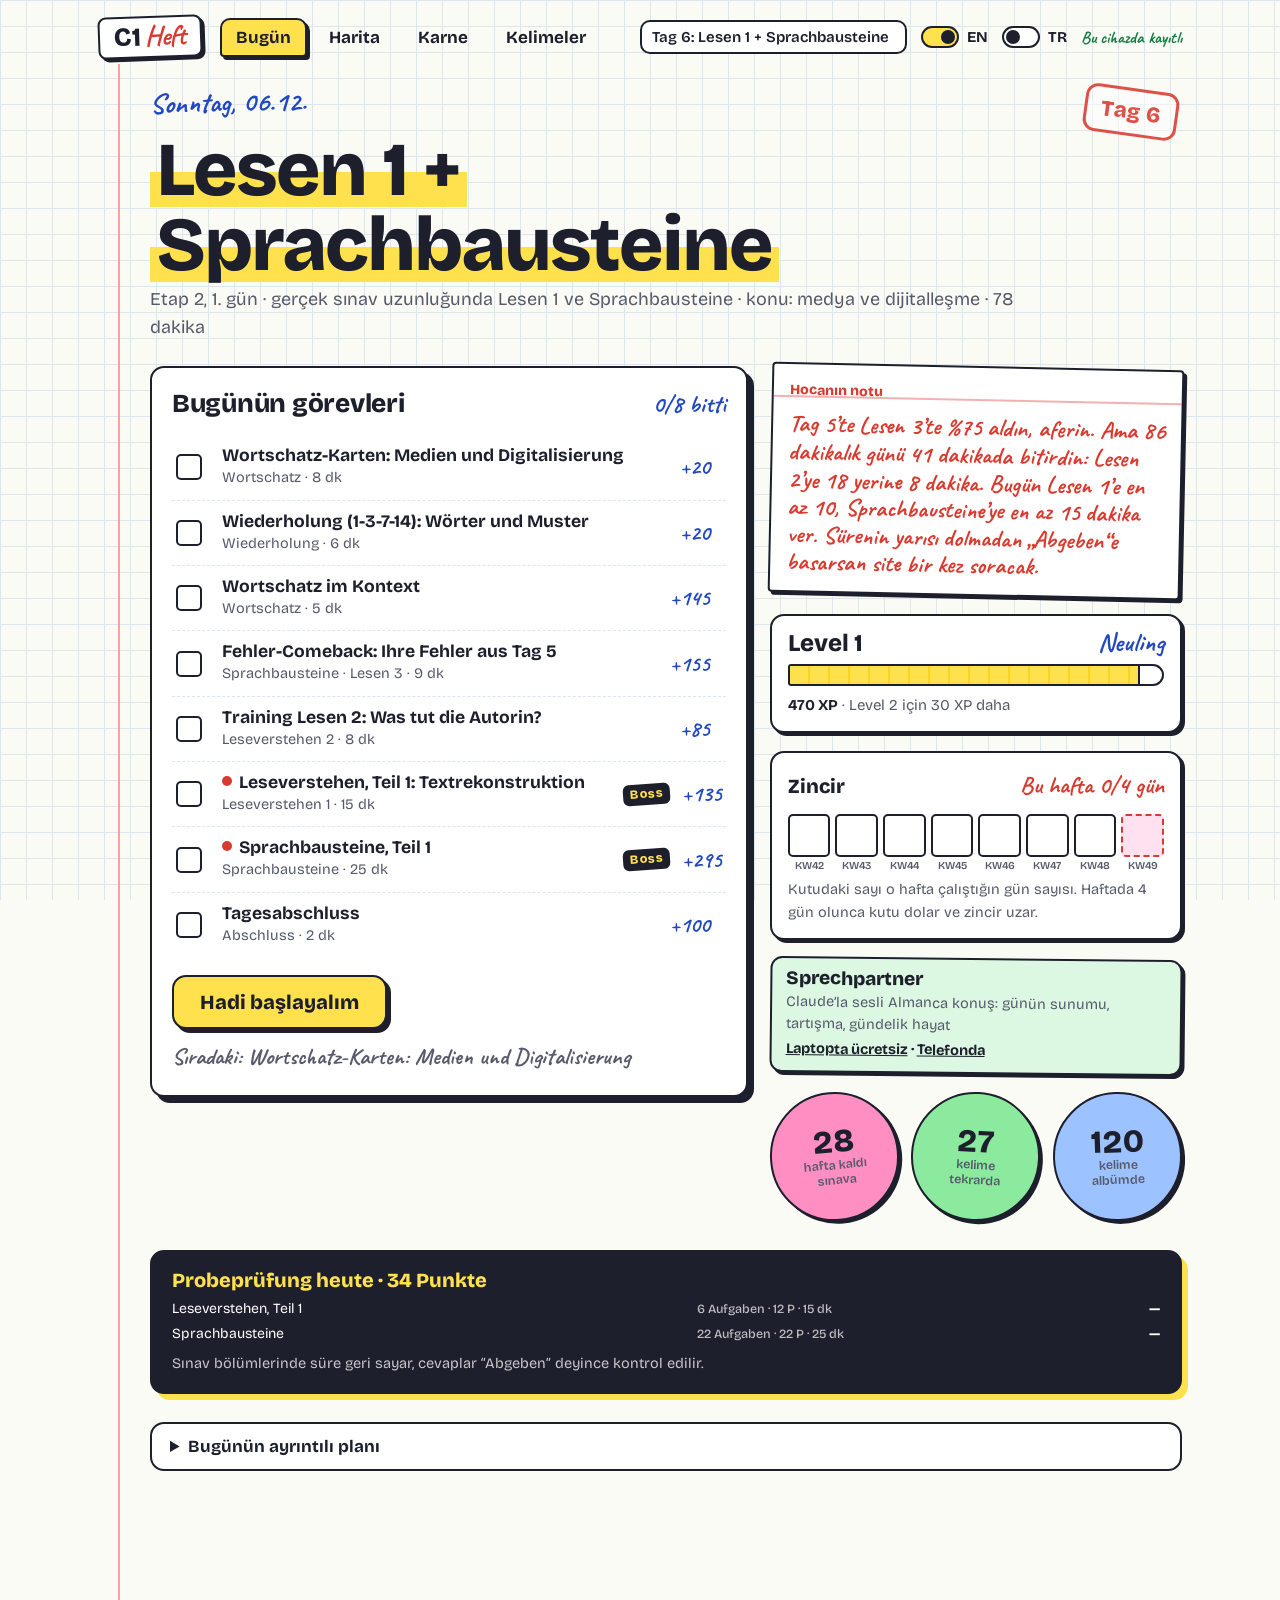
==== commit e93e4440: "Tag 6: Lesen 1 and Sprachbausteine in the official format (media and digitalisation) - Lesen 1 (~485" ====
--- a/index.html
+++ b/index.html
@@ -1119,6 +1119,120 @@
 .sp-home{display:grid;gap:2px;text-decoration:none;color:var(--ink);background:var(--mint-soft);border:2px solid var(--ink);border-radius:12px;padding:10px 14px;box-shadow:var(--hard-sm);transform:rotate(.6deg)}
 .sp-home b{font:800 19px/1.1 var(--f-ui)}
 .sp-home span{font-size:14.5px;color:var(--ink2)}
+
+/* ===== Kelime defteri: words grouped by type, each group and each word opens on tap ===== */
+.glv .gg{padding:0;gap:0;overflow:hidden;--pc:var(--accent)}
+.glv .gg.pg-n{--pc:#2148c0}.glv .gg.pg-v{--pc:var(--red)}.glv .gg.pg-adj{--pc:var(--ok)}.glv .gg.pg-adv{--pc:#b07a00}.glv .gg.pg-kon{--pc:#c2408a}.glv .gg.pg-kalip{--pc:#6b3fc2}.glv .gg.pg-rm{--pc:var(--ink2)}.glv .gg.pg-str{--pc:var(--ink)}
+.glv .gg>summary.gh{list-style:none;cursor:pointer;display:grid;grid-template-columns:minmax(0,1fr) auto auto;gap:2px 12px;align-items:center;padding:14px 18px;border-bottom:0;border-left:8px solid var(--pc);background:var(--paper)}
+.glv .gg>summary::-webkit-details-marker,.glv .ge>summary::-webkit-details-marker{display:none}
+.glv .gg>summary.gh::after{content:"▾";grid-column:3;grid-row:1;font:800 18px var(--f-ui);color:var(--ink2);transform:rotate(-90deg);transition:transform .15s}
+.ghint{grid-column:1/3}
+.glv .gg[open]>summary.gh::after{transform:none}
+.gtitle{display:flex;flex-wrap:wrap;align-items:baseline;gap:2px 10px}
+.gtitle b{font:800 20px var(--f-ui)}
+.gtr{font:700 23px/1 var(--f-hand);color:var(--pc)}
+.gcount{font:800 15px var(--f-ui);background:var(--pc);color:#fff;border-radius:999px;min-width:40px;text-align:center;padding:4px 10px}
+.ghint{font-size:13.5px;color:var(--ink2)}
+.glv .gg[open]>summary.gh{border-bottom:2px solid var(--ink)}
+.glv .ge{display:block;padding:0;gap:0;border-bottom:1px solid var(--line2)}
+.glv .ge:last-child{border-bottom:0}
+.glv .ge>summary{list-style:none;cursor:pointer;display:grid;grid-template-columns:minmax(0,1.1fr) minmax(0,1fr) 12.5rem;gap:2px 14px;align-items:baseline;padding:10px 18px}
+.glv .ge>summary:hover{background:var(--paper)}
+.glv .ge[open]>summary{background:var(--hl-soft)}
+.wde{font:600 17px var(--f-ui);min-width:0}.wde b{font-weight:800}
+.art{display:inline-block;font:800 12px/1 var(--f-ui);padding:3px 6px 4px;border-radius:5px;margin-right:7px;color:#fff;vertical-align:2px}
+.a-der{background:#2148c0}.a-die{background:var(--red)}.a-das{background:var(--ok)}
+.wen{color:var(--ink2);font-size:15px;min-width:0}
+.wmeta{display:flex;gap:6px;align-items:center;justify-self:end;white-space:nowrap}
+.wst{font:700 12px/1.2 var(--f-ui);border-radius:999px;padding:3px 8px;white-space:nowrap}
+.wst.rep{background:var(--bad-soft);color:var(--bad)}.wst.ok{background:var(--ok-soft);color:var(--ok)}.wst.kn{background:var(--line2);color:var(--ink2)}
+.wbody{padding:6px 18px 14px;display:grid;gap:6px;background:var(--hl-soft)}
+.wline{display:flex;flex-wrap:wrap;gap:4px 10px;align-items:center}
+.wi{font-style:italic;color:var(--ink2);font-size:14.5px}
+.wsrc{font-size:12.5px;color:var(--ink2);margin-left:auto}
+.wx{margin:0;font:400 15.5px/1.5 var(--f-read)}.wx.en{color:var(--ink2);font-family:var(--f-ui);font-size:14.5px}
+.wtr{margin:2px 0 0;background:#fff;border-left:5px solid var(--pink);border-radius:4px;padding:7px 10px;font-size:15px}
+.wtr span{color:var(--ink2)}
+.cv-de .ge:not([open]) .wde,.cv-en .ge:not([open]) .wen{filter:blur(5px);user-select:none}
+.glv .glchip{border:2px solid var(--ink);border-left:7px solid var(--pc,var(--ink));border-radius:999px}
+.glchip.pc-n{--pc:#2148c0}.glchip.pc-v{--pc:var(--red)}.glchip.pc-adj{--pc:var(--ok)}.glchip.pc-adv{--pc:#b07a00}.glchip.pc-kon{--pc:#c2408a}.glchip.pc-kalip{--pc:#6b3fc2}.glchip.pc-rm{--pc:var(--ink2)}.glchip.pc-str{--pc:var(--ink)}
+.glv .glchip b{font:800 13px var(--f-ui);color:var(--ink)}
+@media (max-width:640px){.glv .ge>summary{grid-template-columns:minmax(0,1fr) auto;padding:10px 14px}.wen{grid-column:1/-1;grid-row:2}.wbody{padding:6px 14px 12px}.glv .gg>summary.gh{padding:12px 14px}}
+
+/* ===== Kalıp defteri (grammar patterns) ===== */
+.glmode{display:flex;gap:0;border:2px solid var(--ink);border-radius:14px;overflow:hidden;background:#fff;box-shadow:3px 3px 0 var(--ink);width:max-content;max-width:100%}
+.glmode button{font:800 16px var(--f-ui);padding:10px 18px;border:0;background:#fff;color:var(--ink);cursor:pointer}
+.glmode button+button{border-left:2px solid var(--ink)}
+.glmode button[aria-selected="true"]{background:var(--ink);color:var(--hl)}
+.glmode small{font:700 13px var(--f-hand);font-size:17px;margin-left:4px;color:inherit;opacity:.85}
+.kg{--pc:var(--accent)}
+.glv .gg.kc-kon{--pc:#2148c0}.glv .gg.kc-vf{--pc:var(--red)}.glv .gg.kc-vp{--pc:#6b3fc2}.glv .gg.kc-pa{--pc:#8a4fd8}.glv .gg.kc-end{--pc:var(--ok)}.glv .gg.kc-prep{--pc:#b07a00}.glv .gg.kc-nvv{--pc:#c2408a}.glv .gg.kc-rel{--pc:#0f7d86}.glv .gg.kc-nap{--pc:#6b5a2e}.glv .gg.kc-ws{--pc:var(--ink2)}
+.kbad{color:var(--bad);font-weight:800}
+.kas{display:inline-block;font:800 11.5px/1 var(--f-ui);padding:3px 6px 4px;border-radius:5px;margin-left:7px;vertical-align:2px;background:var(--line2);color:var(--ink)}
+.kas.k-A{background:#dfe8ff;color:#1c3d9e}.kas.k-D{background:#ffe0e0;color:#a3162a}.kas.k-G{background:#e2f4e4;color:#1d6b2f}.kas.k-N{background:#f1f1f1}
+.kas.k-NS,.kas.k-Adv,.kas.k-Inf{background:#fff3c4;color:#6a4b00}
+.kh{font:700 12px/1.2 var(--f-ui);border-radius:999px;padding:3px 8px;white-space:nowrap;background:var(--line2);color:var(--ink2)}
+.kh.ok{background:var(--ok-soft);color:var(--ok)}.kh.bad{background:var(--bad-soft);color:var(--bad)}.kh.none{background:transparent;color:var(--ink2);font-weight:600}
+.wst.fx{background:#fff3c4;color:#6a4b00}
+.knote{margin:0;font-size:15.5px;line-height:1.45}
+.kfw{margin:0;font:600 15px var(--f-read)}.kfw span{font:700 12.5px var(--f-ui);color:var(--ink2);margin-right:4px}
+.kwhere{margin:2px 0 0;font-size:13px;color:var(--ink2)}
+.glv .kp>summary{grid-template-columns:minmax(0,1.2fr) minmax(0,1fr) 17rem}
+.glv .kp .wmeta{flex-wrap:wrap;justify-content:flex-end}
+@media (max-width:640px){.glmode{width:100%}.glmode button{flex:1;padding:10px 8px;font-size:15px}.glv .kp>summary{grid-template-columns:minmax(0,1fr)}.glv .kp .wmeta{justify-self:start;justify-content:flex-start}}
+
+/* ===== simple rule cards: formula chips (animated), one-line rule, highlighted example ===== */
+.kf{display:flex;flex-wrap:wrap;align-items:center;gap:6px 6px;margin:2px 0}
+.kf .ch{font:800 16px/1.15 var(--f-ui);padding:6px 10px 7px;border:2px solid var(--ink);border-radius:9px;background:#fff;box-shadow:2px 2px 0 var(--ink);position:relative}
+.kf .ch.w{background:#fff}.kf .ch.p{background:var(--hl)}.kf .ch.q{background:#f1ecff;border-style:dashed}
+.kf .ch.k{box-shadow:none}.kf .ch.k-A{background:#dfe8ff;color:#1c3d9e}.kf .ch.k-D{background:#ffe0e0;color:#a3162a}.kf .ch.k-G{background:#e2f4e4;color:#1d6b2f}
+.kf .ch.k-NS,.kf .ch.k-Adv,.kf .ch.k-Inf,.kf .ch.k-N{background:#fff3c4;color:#6a4b00}
+.kf .ch.v{background:var(--pink-soft);border-color:var(--red);color:var(--red)}
+.kf .ch.v sup{font:800 11px var(--f-ui);margin-left:3px;color:var(--red)}
+.kf .ch.ghost{border-style:dashed;color:var(--ink2);background:transparent;box-shadow:none;text-decoration:line-through;opacity:.45}
+.kf .op{font:800 18px var(--f-ui);color:var(--ink2)}
+.kcap{margin:0;font:700 19px/1.2 var(--f-hand);color:var(--red)}
+.kru{margin:2px 0 0;font:700 16.5px/1.4 var(--f-ui)}
+.ktrap{margin:0;font-size:14.5px;background:#fff3c4;border-radius:6px;padding:4px 8px;justify-self:start}
+.kex{margin:2px 0 0;font:400 16px/1.5 var(--f-read)}
+.kex mark,.ksent mark{background:var(--hl);color:inherit;padding:0 3px;border-radius:3px;font-weight:700}
+.xmore{margin-top:4px}.xmore>summary{cursor:pointer;font:700 13.5px var(--f-ui);color:var(--ink2);list-style:none}.xmore>summary::before{content:"＋ "}.xmore[open]>summary::before{content:"－ "}
+.xmore>summary::-webkit-details-marker{display:none}.xmore p{margin:6px 0 0;font-size:14.5px;color:var(--ink2)}
+/* entrance: chips appear one after another when a card opens */
+@media (prefers-reduced-motion:no-preference){
+  .kp[open] .kf>*,.kmini .kf>*{animation:kfin .32s both;animation-delay:calc(var(--i) * 110ms)}
+  .kp[open] .kf .ghost,.kmini .kf .ghost{animation:kfghost 1.4s both;animation-delay:.25s}
+  .kp[open] .kf .mv,.kmini .kf .mv{animation:kfmove .6s both;animation-delay:.75s}
+  .kp[open] .kf .v2,.kmini .kf .v2{animation:kfin .32s both,kfpulse .9s .5s 2}
+  .kp[open] .kcap,.kmini .kcap{animation:kfin .4s .9s both}
+}
+@keyframes kfin{from{opacity:0;transform:translateY(7px) scale(.95)}to{opacity:1;transform:none}}
+@keyframes kfghost{0%{opacity:1;text-decoration:none;border-style:solid}60%{opacity:1;text-decoration:none}100%{opacity:.45}}
+@keyframes kfmove{from{opacity:0;transform:translateX(-46px)}to{opacity:1;transform:none}}
+@keyframes kfpulse{50%{transform:scale(1.12)}}
+.kmini{border:2px solid var(--ink);border-left:7px solid var(--pc,var(--accent));border-radius:12px;background:#fff;padding:10px 12px;margin:8px 0;display:grid;gap:6px}
+.kmini.kc-kon{--pc:#2148c0}.kmini.kc-vf{--pc:var(--red)}.kmini.kc-vp{--pc:#6b3fc2}.kmini.kc-pa{--pc:#8a4fd8}.kmini.kc-end{--pc:var(--ok)}.kmini.kc-prep{--pc:#b07a00}.kmini.kc-nvv{--pc:#c2408a}.kmini.kc-rel{--pc:#0f7d86}.kmini.kc-nap{--pc:#6b5a2e}.kmini.kc-ws{--pc:var(--ink2)}
+.kmh{display:flex;flex-wrap:wrap;align-items:baseline;gap:4px 10px}.kmh b{font:800 16px var(--f-ui)}
+.kmc{font:700 19px/1 var(--f-hand);color:var(--pc,var(--accent))}
+.lnk{justify-self:start;background:none;border:0;padding:0;font:700 13.5px var(--f-ui);color:var(--accent);text-decoration:underline;cursor:pointer}
+.ich{font:700 13px var(--f-ui);background:#fff;border:1.5px solid var(--ink);border-radius:999px;padding:2px 9px}
+.kh.rv{background:#f1ecff;color:#5a35b0}
+/* pattern drill cards in the review step */
+.rsw{margin-bottom:12px}
+.kcard{border:2px solid var(--ink);border-radius:14px;background:#fff;box-shadow:4px 4px 0 var(--ink);padding:18px;display:grid;gap:14px}
+.ksent{margin:0;font:500 21px/1.55 var(--f-read)}
+.kgap{display:inline-block;min-width:3.2em;text-align:center;border-bottom:3px solid var(--ink);padding:0 6px;font-weight:800;font-family:var(--f-ui)}
+.kgap.ok{background:var(--ok-soft);color:var(--ok);border-color:var(--ok);border-radius:4px 4px 0 0}
+.kgap.bad{background:var(--bad-soft);color:var(--bad);border-color:var(--bad);border-radius:4px 4px 0 0}
+.kopts{display:grid;grid-template-columns:repeat(auto-fit,minmax(140px,1fr));gap:10px}
+.kopt{font:700 17px var(--f-ui);padding:12px 14px;border:2px solid var(--ink);border-radius:10px;background:#fff;cursor:pointer;box-shadow:2px 2px 0 var(--ink);text-align:center}
+.kopt:hover:not([disabled]){background:var(--hl-soft)}
+.kopt.right{background:var(--ok-soft);border-color:var(--ok);color:var(--ok)}.kopt.wrong{background:var(--bad-soft);border-color:var(--bad);color:var(--bad);text-decoration:line-through}.kopt.dim{opacity:.45}
+.kres{font:800 18px var(--f-ui)}.kres.ok{color:var(--ok)}.kres.bad{color:var(--bad)}
+.kcatc{color:#fff;background:var(--pc,var(--accent))}
+.kcatc.kc-kon{--pc:#2148c0}.kcatc.kc-vf{--pc:var(--red)}.kcatc.kc-vp{--pc:#6b3fc2}.kcatc.kc-pa{--pc:#8a4fd8}.kcatc.kc-end{--pc:var(--ok)}.kcatc.kc-prep{--pc:#b07a00}.kcatc.kc-nvv{--pc:#c2408a}.kcatc.kc-rel{--pc:#0f7d86}.kcatc.kc-nap{--pc:#6b5a2e}.kcatc.kc-ws{--pc:var(--ink2)}
+.fb .kmini{margin:8px 0 4px}
+@media (max-width:640px){.ksent{font-size:19px}.kopts{grid-template-columns:1fr 1fr}.kf .ch{font-size:15px}}
 </style>
 </head>
 <body>
@@ -1144,7 +1258,7 @@
 
 /* ---------- state ---------- */
 let state = { v: SCHEMA, days: {} };
-const ui = { view: 'day', day: null, rpos: undefined, busy: false, glErr: false, step: -1, trAll: false, en: true, sheet: false, tro: {}, eno: {}, q: {}, planWeek: 1, order: null, flip: false, trCard: false, sumShown: false, glDay: null, glQ: '', glDom: '', glCover: '' };
+const ui = { view: 'day', day: null, rpos: undefined, busy: false, glErr: false, step: -1, trAll: false, en: true, sheet: false, tro: {}, eno: {}, q: {}, planWeek: 1, order: null, flip: false, trCard: false, sumShown: false, glDay: null, glQ: '', glDom: '', glCover: '', glSt: '', glOpen: {}, glMode: 'words', kQ: '', kSt: '', kOpen: {} };
 let db = null, saving = false, again = false, saveTimer = null;
 const dirtyDays = new Set();
 
@@ -1152,7 +1266,7 @@
   id = id || ui.day;
   if (!state.days[id]) state.days[id] = {};
   const d = state.days[id];
-  d.sel = d.sel || {}; d.res = d.res || {}; d.secs = d.secs || {}; d.vocab = d.vocab || {}; d.write = d.write || {}; d.speak = d.speak || {}; d.time = d.time || {}; d.rev = d.rev || {}; d.seenNew = d.seenNew || {}; d.mockT = d.mockT || {}; d.plays = d.plays || {};
+  d.sel = d.sel || {}; d.res = d.res || {}; d.secs = d.secs || {}; d.vocab = d.vocab || {}; d.write = d.write || {}; d.speak = d.speak || {}; d.time = d.time || {}; d.rev = d.rev || {}; d.seenNew = d.seenNew || {}; d.mockT = d.mockT || {}; d.plays = d.plays || {}; d.kdrill = d.kdrill || {};
   if (typeof d.card !== 'number') d.card = 0;
   if (typeof d.notes !== 'string') d.notes = '';
   if (!d.started) d.started = Date.now();
@@ -1266,7 +1380,7 @@
   stopSpeech();
   ui.busy = true; ui.view = view || 'day'; render();
   ensureDay(id).then(() => {
-    ui.day = id; ui.step = -1; ui.q = {}; ui.order = null; ui.flip = false; ui.rpos = undefined; ui.sheet = false; ui.busy = false; ui.glDay = id;
+    ui.day = id; ui.step = -1; ui.q = {}; ui.order = null; ui.flip = false; ui.rpos = undefined; ui.sheet = false; ui.busy = false; ui.rmode = null; ui.kpos = undefined;
     rememberDay(id); render(); window.scrollTo(0, 0);
   }).catch(() => { ui.busy = false; render(); });
 }
@@ -1336,7 +1450,7 @@
   if (sec.kind === 'write') return !!d.write.submitted;
   if (sec.kind === 'speak') return !!d.speak.done;
   if (sec.kind === 'wrap') return !!d.closed;
-  if (sec.kind === 'review') return srsQueue(curDay().no).every(it => d.rev[it.k]);
+  if (sec.kind === 'review') { const kd = d.kdrill || {}; return srsQueue(curDay().no).every(it => d.rev[it.k]) && kQueue(curDay().no).every(x => kd[x.pid]); }
   return false;
 }
 function secPart(sec) {
@@ -1345,12 +1459,12 @@
   if (sec.kind === 'quiz') { const its = itemsOf(sec); const n = its.filter(i => d.res[i.id] || (sec.mock && d.sel[i.id] !== undefined)).length; return n && n < its.length ? n + '/' + its.length : ''; }
   if (sec.kind === 'write') return (d.write.text || '').trim() && !d.write.submitted ? 'taslak' : '';
   if (sec.kind === 'speak') return Object.keys(d.speak.checks || {}).length && !d.speak.done ? 'taslak' : '';
-  if (sec.kind === 'review') { const q = srsQueue(curDay().no), n = q.filter(it => d.rev[it.k]).length; return n && n < q.length ? n + '/' + q.length : ''; }
+  if (sec.kind === 'review') { const q = srsQueue(curDay().no), kq = kQueue(curDay().no), kd = d.kdrill || {}, n = q.filter(it => d.rev[it.k]).length + kq.filter(x => kd[x.pid]).length, t = q.length + kq.length; return n && n < t ? n + '/' + t : ''; }
   return '';
 }
 function secStatus(sec) {
   const d = D();
-  if (secDone(sec)) { const s = d.secs[sec.id]; if (sec.kind === 'review') { const q = srsQueue(curDay().no); return { st: 'done', txt: q.length ? q.filter(it => d.rev[it.k] === 'know').length + '/' + q.length : '✓' }; } return { st: 'done', txt: sec.kind === 'quiz' && s ? s.ok + '/' + s.total : '✓' }; }
+  if (secDone(sec)) { const s = d.secs[sec.id]; if (sec.kind === 'review') { const q = srsQueue(curDay().no), kq = kQueue(curDay().no), kd = d.kdrill || {}, t = q.length + kq.length; return { st: 'done', txt: t ? (q.filter(it => d.rev[it.k] === 'know').length + kq.filter(x => kd[x.pid] && kd[x.pid].ok).length) + '/' + t : '✓' }; } return { st: 'done', txt: sec.kind === 'quiz' && s ? s.ok + '/' + s.total : '✓' }; }
   const p = secPart(sec); return { st: p ? 'part' : 'none', txt: p };
 }
 function finalizeSec(sec) {
@@ -1454,7 +1568,7 @@
 function fbHTML(day, it, r) {
   const ok = r && r.ok;
   const corr = it.letters ? it.opts[it.a].toUpperCase() : (LET[it.a] + ') ' + (it.sentences ? '' : it.opts[it.a]));
-  return `<div class="fb ${ok ? 'ok' : 'bad'}"><b>${ok ? 'Doğru.' : 'Yanlış. Doğru cevap: ' + esc(corr.trim())}</b><p class="pl">${esc(it.exp)}</p><div class="chips"><span class="chip tagc">${esc(tagLabel(day, it.tag))}</span></div></div>`;
+  return `<div class="fb ${ok ? 'ok' : 'bad'}"><b>${ok ? 'Doğru.' : 'Yanlış. Doğru cevap: ' + esc(corr.trim())}</b>${ok ? `<details class="xmore"><summary>Açıklama</summary><p class="pl">${esc(it.exp)}</p></details>` : expHTML(day.id, it.id, it.exp)}<div class="chips"><span class="chip tagc">${esc(tagLabel(day, it.tag))}</span></div></div>`;
 }
 function eoptsHTML(b, res) {
   if (!b.optsEn) return '';
@@ -1511,7 +1625,7 @@
   else {
     const bad = b.gaps.map((g, i) => ({ g, i, r: d.res[ids[i]] })).filter(x => !x.r.ok);
     const lab = (g, k) => b.sentences ? LET[k] + ')' : '';
-    foot = (bad.length ? `<ul class="eval">${bad.map(x => `<li><b>Lücke ${x.i + 1}: ${b.sentences ? LET[x.g.a] + ') ' : ''}${esc((x.g.opts || b.sentences)[x.g.a])}</b><br>${esc(x.g.exp)} <span class="chip tagc">${esc(tagLabel(day, x.g.tag))}</span></li>`).join('')}</ul>` : `<p class="allok">Tüm boşluklar doğru.</p>`)
+    foot = (bad.length ? `<ul class="eval">${bad.map(x => `<li><b>Lücke ${x.i + 1}: ${b.sentences ? LET[x.g.a] + ') ' : ''}${esc((x.g.opts || b.sentences)[x.g.a])}</b> <span class="chip tagc">${esc(tagLabel(day, x.g.tag))}</span>${expHTML(day.id, sec.id + '_' + b.id + '_' + (x.i + 1), x.g.exp)}</li>`).join('')}</ul>` : `<p class="allok">Tüm boşluklar doğru.</p>`)
       + `<details class="alls"${bad.length ? '' : ' open'}><summary>Tüm boşluklar için açıklamalar (${b.gaps.length})</summary><ol>${b.gaps.map((g, i) => `<li><b lang="de">${b.sentences ? LET[g.a] + ') ' : ''}${esc((g.opts || b.sentences)[g.a])}</b><br>${esc(g.exp)}${g.opts ? `<div class="optline">${g.opts.map((o, k) => `<span class="${k === g.a ? 'okw' : ''}">${LET[k]}) ${esc(o)} = ${esc(g.optTr[k])}</span>`).join('')}</div>` : ''}</li>`).join('')}</ol></details>`;
   }
   const enOn = checked && ui.en || ui.eno[sec.id + '_' + b.id];
@@ -1572,7 +1686,7 @@
 }
 function reviewHTML(sec) {
   const d = D(), day = curDay();
-  return `<div class="review">${itemsOf(sec).map(it => { const r = d.res[it.id]; const chosen = r.c >= 0 ? it.opts[r.c] : '—'; return `<div class="rv ${r.ok ? 'ok' : 'bad'}"><div class="rq pl" lang="de">${esc(it.q)}</div><div class="ra">${r.ok ? 'Doğru: <b>' + esc(it.sentences ? LET[it.a] + ') ' + it.opts[it.a] : it.opts[it.a]) + '</b>' : 'Senin cevabın: <s>' + esc(it.sentences ? LET[r.c] : chosen) + '</s> · Doğru: <b>' + esc(it.sentences ? LET[it.a] + ') ' + it.opts[it.a] : it.opts[it.a]) + '</b>'}</div>${r.ok ? '' : `<div class="ra">${esc(it.exp)}</div>`}</div>`; }).join('')}</div>`;
+  return `<div class="review">${itemsOf(sec).map(it => { const r = d.res[it.id]; const chosen = r.c >= 0 ? it.opts[r.c] : '—'; return `<div class="rv ${r.ok ? 'ok' : 'bad'}"><div class="rq pl" lang="de">${esc(it.q)}</div><div class="ra">${r.ok ? 'Doğru: <b>' + esc(it.sentences ? LET[it.a] + ') ' + it.opts[it.a] : it.opts[it.a]) + '</b>' : 'Senin cevabın: <s>' + esc(it.sentences ? LET[r.c] : chosen) + '</s> · Doğru: <b>' + esc(it.sentences ? LET[it.a] + ') ' + it.opts[it.a] : it.opts[it.a]) + '</b>'}</div>${r.ok ? '' : `<div class="ra">${expHTML(curDay().id, it.id, it.exp)}</div>`}</div>`; }).join('')}</div>`;
 }
 function firstOpen(sec) { const d = D(); const its = itemsOf(sec); const i = its.findIndex(x => !d.res[x.id]); return i < 0 ? its.length : i; }
 
@@ -1608,19 +1722,22 @@
 function mockFoot(sec) {
   const m = mockPts(sec);
   if (m.done) return resultHTML(sec);
-  const n = mockAnswered(sec), left = m.n - n;
-  const conf = ui.mconfirm === sec.id && left ? `<p class="mockwarn">${left} soru boş. Boş sorular 0 puan sayılır. Yine de teslim etmek için tekrar “Abgeben”e bas.</p>` : '';
+  const n = mockAnswered(sec), left = m.n - n, used = D().mockT[sec.id] || 0, early = used < sec.min * 30;
+  const umin = Math.max(1, Math.round(used / 60)), rest = Math.max(1, Math.round(sec.min - used / 60));
+  const conf = ui.mconfirm === sec.id ? (left ? `<p class="mockwarn">${left} soru boş. Boş sorular 0 puan sayılır. Yine de teslim etmek için tekrar “Abgeben”e bas.</p>` : '')
+    + (early ? `<p class="mockwarn early">Sürenin yalnızca ${umin} dakikasını kullandın, ${rest} dakika daha var. Teslim etmeden önce her cevabını metinde bir kez daha kontrol et; Tag 4 ve 5’te puanların çoğu acelede gitti. Yine de teslim etmek için tekrar “Abgeben”e bas.</p>` : '') : '';
   return `<div class="mockfoot">${conf}<div class="qnav"><button class="btn primary big" type="button" data-act="mocksub">Abgeben</button><span class="hint" id="mockprog">${n}/${m.n} beantwortet</span></div><p class="hint">Sınav modu: cevaplar teslimden sonra kontrol edilir; o zamana kadar seçimini değiştirebilirsin. İngilizce ve Türkçe yardımlar teslimden sonra açılır.</p></div>`;
 }
 function mockSubmit() {
   const sec = curSec(), d = D(); if (!mockLive(sec)) return;
   const items = itemsOf(sec), left = items.filter(it => d.sel[it.id] === undefined).length;
-  if (left && ui.mconfirm !== sec.id) { ui.mconfirm = sec.id; rerender(); nudge('.mockfoot'); return; }
+  const early = (d.mockT[sec.id] || 0) < sec.min * 30;
+  if ((left || early) && ui.mconfirm !== sec.id) { ui.mconfirm = sec.id; rerender(); nudge('.mockfoot'); return; }
   ui.mconfirm = null;
   items.forEach(it => { const s = d.sel[it.id]; d.res[it.id] = { c: s === undefined ? -1 : s, ok: s === it.a ? 1 : 0 }; });
   finalizeSec(sec); queueSave(); render(); const r = $('#result'); if (r) r.scrollIntoView({ block: 'start' }); else window.scrollTo(0, 0);
 }
-function mockProg() { const sec = curSec(); if (!mockLive(sec)) return; const el = $('#mockprog'); if (el) el.textContent = mockAnswered(sec) + '/' + itemsOf(sec).length + ' beantwortet'; const w = $('.mockwarn'); if (w && !itemsOf(sec).some(it => D().sel[it.id] === undefined)) w.remove();
+function mockProg() { const sec = curSec(); if (!mockLive(sec)) return; const el = $('#mockprog'); if (el) el.textContent = mockAnswered(sec) + '/' + itemsOf(sec).length + ' beantwortet'; const w = $('.mockwarn:not(.early)'); if (w && !itemsOf(sec).some(it => D().sel[it.id] === undefined)) w.remove();
 }
 
 /* vocabulary deck */
@@ -1653,8 +1770,119 @@
     ${fresh.length ? `<div class="surface"><h3>Yeni kelimelerin</h3><div class="tw"><table class="vtab"><thead><tr><th lang="de">Deutsch</th><th lang="en">English</th><th>Türkçe</th></tr></thead><tbody>${rows}</tbody></table></div></div>` : ''}`;
 }
 
+/* ---------- simple pattern cards: formula, one-line rule, highlighted example ---------- */
+const KAS_L = { A: '+ Akk', D: '+ Dat', G: '+ Gen', N: 'Nom', NS: 'yan cümle', Adv: 'zarf', Inf: 'zu + Inf' };
+function kById(id) { const K = window.KALIP; if (!K) return null; if (!K._ix) K._ix = Object.fromEntries(K.items.map(x => [x.id, x])); return K._ix[id] || null; }
+function kLinkOf(dayId, itemId) { const K = window.KALIP, m = K && K.links && K.links[dayId]; return m && m[itemId] ? kById(m[itemId]) : null; }
+function kCat(it) { const K = window.KALIP; return (K && K.cats.find(c => c.id === it.cat)) || { tr: '', de: '' }; }
+function reEsc(t) { return String(t).replace(/[.*+?^${}()|[\]\\]/g, '\\$&'); }
+function kHL(text, terms) {
+  let h = esc(text);
+  [...new Set(terms.filter(t => t && t.length > 1))].sort((a, b) => b.length - a.length).forEach(t => {
+    const re = new RegExp('(^|[^0-9A-Za-zÄÖÜäöüß])(' + reEsc(esc(t)) + ')(?=$|[^0-9A-Za-zÄÖÜäöüß])', 'i');
+    if (!/<mark>[^<]*$/.test(h)) h = h.replace(re, '$1<mark>$2</mark>');
+  });
+  return h;
+}
+function kSplit(it) { // verb + preposition for "nachdenken über" style patterns
+  if (!(it.cat === 'vp' || it.cat === 'nap') || it.de.includes('/') || !/\s/.test(it.de)) return null;
+  const toks = it.de.split(' '); const prep = toks.pop(); return { w: toks.join(' '), p: prep };
+}
+function kTerms(it) {
+  const t = []; if (it.drill) t.push(it.drill.a);
+  const sp = kSplit(it); if (sp) t.push(sp.p);
+  if (it.fw) { const m = /–\s*([A-Za-zÄÖÜäöüß]+)/.exec(it.fw); if (m) t.push(m[1]); }
+  return t;
+}
+function kRule(it) {
+  if (it.kural) return it.kural;
+  const sp = kSplit(it), k = (it.kasus || '').split(/\s*\/\s*/)[0];
+  return (sp ? sp.w + ' ' + sp.p + ' ' + (KAS_L[k] || '') : it.de) + (it.fw ? ' · ' + it.fw.replace(/\s*\(.*\)\s*/, '') : '');
+}
+function kTrap(it) { if (it.kural) return ''; const m = /Tuzak:\s*([^.]+\.?)/.exec(it.note || ''); return m ? m[1] : ''; }
+function kFormula(it) {
+  const kas = (it.kasus || '').split(/\s*\/\s*/).filter(Boolean), sp = kSplit(it);
+  let parts = [], cap = '';
+  const word = String(it.de).split(/[\s/…,]+/).filter(Boolean)[0] || it.de;
+  const Cap = s => s.charAt(0).toUpperCase() + s.slice(1);
+  if (sp) {
+    parts = [['ch w', sp.w], ['op', '+'], ['ch p', sp.p]];
+    if (kas[0] && KAS_L[kas[0]]) parts.push(['op', '+'], ['ch k k-' + kas[0], KAS_L[kas[0]].replace(/^\+\s*/, '')]);
+    if (it.fw) { const m = /–\s*([A-Za-zÄÖÜäöüß]+)/.exec(it.fw), q = /^([A-ZÄÖÜa-zäöüß]+\??)/.exec(it.fw); parts.push(['op', '→']); if (q) parts.push(['ch q', q[1].replace(/\?$/, '') + '?']); if (m) parts.push(['ch p', m[1]]); }
+  } else if (kas.includes('NS') || it.id === 'ws-ns') {
+    const c = it.id === 'ws-ns' ? 'dass' : it.drill && it.de.toLowerCase().includes(it.drill.a.toLowerCase()) ? it.drill.a : word;
+    parts = [['ch p', c], ['ch', 'sie'], ['ch ghost', 'hat'], ['ch', 'keine Zeit'], ['ch v mv', 'hat']]; cap = 'Yan cümle: çekimli fiil en sona gider.';
+  } else if (kas.includes('Adv') || it.id === 'ws-v2') {
+    const c = it.id === 'ws-v2' ? 'Heutzutage' : Cap(word);
+    parts = [['ch p', c], ['ch v v2', 'kommt'], ['ch', 'sie'], ['ch', 'später']]; cap = 'Zarf başta: fiil hemen arkasında (2. sıra), özne sonra.';
+  } else if (it.id === 'ws-ns-erst') {
+    parts = [['ch p', 'Weil sie keine Zeit hat,'], ['ch v v2', 'kommt'], ['ch', 'sie'], ['ch', 'später']]; cap = 'Yan cümle 1. sırayı alır; ana cümle fiille başlar.';
+  } else {
+    parts = [['ch w', it.de]]; kas.forEach(k => { if (KAS_L[k]) parts.push(['ch k k-' + k, KAS_L[k]]); });
+  }
+  return `<div class="kf" aria-hidden="true">${parts.map((p, i) => `<span class="${p[0]}" style="--i:${i}">${esc(p[1])}${p[0].includes('v2') ? '<sup>2.</sup>' : ''}</span>`).join('')}</div>${cap ? `<p class="kcap">${esc(cap)}</p>` : ''}`;
+}
+function kMini(it, link) {
+  const c = kCat(it), trap = kTrap(it);
+  return `<div class="kmini kc-${it.cat}"><div class="kmh"><span class="kmc">${esc(c.tr)}</span><b lang="de">${esc(it.de)}</b></div>${kFormula(it)}<p class="kru">${esc(it.kural || '= ' + it.tr)}</p>${trap ? `<p class="ktrap">⚠ ${esc(trap)}</p>` : ''}<p class="kex" lang="de">${kHL(it.ex, kTerms(it))}</p>${link === false ? '' : `<button class="lnk" type="button" data-act="kopen" data-k="${esc(it.id)}">Kalıp defterinde aç</button>`}</div>`;
+}
+function expShort(exp) { const s = String(exp || ''); const m = /^(.+?[.!?])\s+\S/.exec(s); return m && m[1].length < s.length - 3 ? [m[1], s] : [s, '']; }
+function expHTML(dayId, id, exp) {
+  const k = window.KALIP ? kLinkOf(dayId, id) : null, [a, full] = expShort(exp);
+  if (k) return kMini(k) + `<details class="xmore"><summary>Bu sorunun açıklaması</summary><p class="pl">${esc(exp)}</p></details>`;
+  return `<p class="pl">${esc(a)}</p>` + (full ? `<details class="xmore"><summary>Devamı</summary><p class="pl">${esc(full)}</p></details>` : '');
+}
+
+/* ---------- spaced repetition for patterns the student got wrong (1-3-7-14, like the word cards) ---------- */
+const K_OFF = [1, 3, 7, 14];
+function kEvents(uptoNo) {
+  const K = window.KALIP, ev = []; if (!K) return ev;
+  Object.keys(K.links || {}).forEach(day => { const m = MD(day); if (!m || m.no > uptoNo) return; const res = (state.days[day] || {}).res || {};
+    Object.entries(K.links[day]).forEach(([item, pid]) => { const r = res[item]; if (r) ev.push({ no: m.no, pid, ok: !!r.ok, ord: 1 }); }); });
+  mDays().forEach(m => { if (m.no > uptoNo) return; Object.entries((state.days[m.id] || {}).kdrill || {}).forEach(([pid, r]) => ev.push({ no: m.no, pid, ok: !!r.ok, ord: 0 })); });
+  return ev.sort((a, b) => a.no - b.no || a.ord - b.ord);
+}
+function kSrs(uptoNo) {
+  const S = {};
+  kEvents(uptoNo).forEach(e => {
+    const s = S[e.pid];
+    if (!s) { if (!e.ok) S[e.pid] = { origin: e.no, step: 0, due: e.no + 1, lapses: 0, done: false }; return; }
+    if (!e.ok) { Object.assign(s, { origin: e.no, step: 0, due: e.no + 1, lapses: s.lapses + 1, done: false }); return; }
+    if (!s.done && e.no >= s.due) { s.step++; if (s.step >= 4) s.done = true; else s.due = s.origin + K_OFF[s.step]; }
+  });
+  return S;
+}
+function kQueue(no) {
+  if (!window.KALIP) return [];
+  const S = kSrs(no - 1);
+  return Object.entries(S).filter(([pid, s]) => !s.done && s.due <= no && kById(pid) && kById(pid).drill).map(([pid, s]) => ({ pid, s, it: kById(pid) })).sort((a, b) => a.s.due - b.s.due || a.pid.localeCompare(b.pid));
+}
+function hashStr(s) { let h = 2166136261; for (const ch of String(s)) { h ^= ch.charCodeAt(0); h = Math.imul(h, 16777619); } return h >>> 0; }
+function kDrillBody(day, kq) {
+  const d = D(); d.kdrill = d.kdrill || {};
+  let pos = ui.kpos; if (pos === undefined) { pos = kq.findIndex(x => !d.kdrill[x.pid]); if (pos < 0) pos = kq.length; }
+  pos = Math.max(0, Math.min(pos, kq.length));
+  const ticks = `<div class="ticks">${kq.map((x, i) => `<button class="tk ${d.kdrill[x.pid] ? (d.kdrill[x.pid].ok ? 'know' : 'new') : ''}${i === pos ? ' cur' : ''}" type="button" data-act="kgo" data-i="${i}" aria-label="Kalıp ${i + 1}"></button>`).join('')}</div>`;
+  if (pos >= kq.length) {
+    const ok = kq.filter(x => d.kdrill[x.pid] && d.kdrill[x.pid].ok), bad = kq.filter(x => d.kdrill[x.pid] && !d.kdrill[x.pid].ok), open = kq.filter(x => !d.kdrill[x.pid]);
+    return `<div class="result"><div class="big">${ok.length} doğru · ${bad.length} yarın yeniden${open.length ? ' · ' + open.length + ' açık' : ''}</div>
+      <p>Doğru bildiğin kalıp bir sonraki aralığa geçer (1 → 3 → 7 → 14. gün; dördünü de bilirsen öğrenildi). Yanlış yaptığın kalıp yarın yeniden gelir.</p>
+      <div class="qnav">${open.length ? `<button class="btn primary" type="button" data-act="kgo" data-i="${kq.indexOf(open[0])}">Açık kartlara dön</button>` : ''}</div></div>
+      ${bad.length ? `<div class="surface"><h3>Yarın yeniden gelecek</h3>${bad.map(x => kMini(x.it)).join('')}</div>` : ''}`;
+  }
+  const x = kq[pos], it = x.it, dr = it.drill, ans = d.kdrill[x.pid];
+  const opts = [dr.a].concat(dr.o).map(o => ({ o, h: hashStr(o + '|' + x.pid + '|' + day.id) })).sort((a, b) => a.h - b.h).map(v => v.o);
+  const sent = esc(dr.s).replace('___', ans ? `<span class="kgap ${ans.ok ? 'ok' : 'bad'}">${esc(dr.a)}</span>` : '<span class="kgap">?</span>');
+  const lbl = `Tag ${x.s.origin} hatası · tekrar ${x.s.step + 1}/4${x.s.lapses ? ' · ' + x.s.lapses + '× baştan' : ''}`;
+  const btns = opts.map(o => { const cls = !ans ? '' : o === dr.a ? ' right' : o === ans.c ? ' wrong' : ' dim'; return `<button class="kopt${cls}" type="button" data-act="kpick" data-v="${esc(o)}" lang="de"${ans ? ' disabled' : ''}>${esc(o)}</button>`; }).join('');
+  return `<div class="deck kdeck"><div class="dtop"><span class="qn">Kalıp kartı ${pos + 1} / ${kq.length}</span><span class="chip min">${esc(lbl)}</span><span class="chip min kcatc kc-${it.cat}">${esc(kCat(it).tr)}</span></div>${ticks}
+    <div class="kcard"><p class="ksent" lang="de">${sent}</p><div class="kopts">${btns}</div>
+    ${ans ? `<div class="kres ${ans.ok ? 'ok' : 'bad'}"><b>${ans.ok ? '✓ Doğru!' : '✗ Doğrusu: ' + esc(dr.a)}</b></div>${kMini(it)}` : '<p class="hint">Boşluğa hangisi gelir? Kural kartı cevaptan sonra açılır.</p>'}</div>
+    <div class="qnav"><button class="btn ghost" type="button" data-act="kgo" data-i="${pos - 1}" ${pos === 0 ? 'disabled' : ''}>← Önceki</button>${ans ? `<button class="btn primary" type="button" data-act="knext">Weiter →</button>` : `<button class="btn ghost" type="button" data-act="kgo" data-i="${pos + 1}">Atla →</button>`}</div></div>`;
+}
+
 /* spaced-repetition review (1-3-7-14) */
-function reviewBody(sec) {
+function reviewWordsBody(sec) {
   const day = curDay(), d = D(), q = srsQueue(day.no);
   if (!q.length) {
     const st = srsStats(day.no - 1);
@@ -1685,6 +1913,16 @@
     <div class="fc ${w.dom}"><div class="fc-front"><div class="fc-de" lang="de">${esc(w.de)}</div><div class="fc-info">${esc(w.info || '')}</div>${spkBtn(w.de)}
     ${ui.flip ? '' : `<button class="btn primary big" type="button" data-act="flip">Aufdecken</button><span class="hint">Önce anlamını hatırlamaya çalış. Boşluk tuşu açar; ← biliyordum, → henüz değil.</span>`}</div>${back}</div>
     <div class="qnav"><button class="btn ghost" type="button" data-act="rgo" data-i="${pos - 1}" ${pos === 0 ? 'disabled' : ''}>← Önceki</button><button class="btn ghost" type="button" data-act="rgo" data-i="${pos + 1}">Atla →</button>${m ? `<span class="chip ${m === 'know' ? 'S' : 'tagc'}">${m === 'know' ? 'bildin' : 'tekrar gelecek'}</span>` : ''}</div></div>`;
+}
+function reviewBody(sec) {
+  const day = curDay(), d = D(), q = srsQueue(day.no), kq = kQueue(day.no);
+  if (!ui.rmode) ui.rmode = q.length && q.some(it => !d.rev[it.k]) ? 'w' : kq.length ? 'k' : 'w';
+  if (ui.rmode === 'k' && !kq.length) ui.rmode = 'w';
+  if (ui.rmode === 'w' && !q.length && kq.length) ui.rmode = 'k';
+  const kd = d.kdrill || {}, wDone = q.filter(it => d.rev[it.k]).length, kDone = kq.filter(x => kd[x.pid]).length;
+  const sw = q.length && kq.length ? `<div class="glmode rsw" role="tablist" aria-label="Tekrar"><button type="button" role="tab" data-act="rmode" data-v="w" aria-selected="${ui.rmode === 'w'}">Kelime kartları <small>${wDone}/${q.length}</small></button><button type="button" role="tab" data-act="rmode" data-v="k" aria-selected="${ui.rmode === 'k'}">Kalıp kartları <small>${kDone}/${kq.length}</small></button></div>` : '';
+  const intro = kq.length ? `<p class="hint">Kalıp kartları: daha önce yanlış yaptığın dilbilgisi kalıpları, kelimeler gibi 1-3-7-14 gün aralıkla geri gelir.</p>` : '';
+  return sw + (ui.rmode === 'k' ? intro + kDrillBody(day, kq) : reviewWordsBody(sec) + (kq.length && !sw ? '' : '') + (kq.length && q.every(it => d.rev[it.k]) && kDone < kq.length ? `<div class="qnav"><button class="btn primary" type="button" data-act="rmode" data-v="k">Kalıp kartlarına geç (${kq.length - kDone})</button></div>` : ''));
 }
 function markReview(m) {
   const day = curDay(), d = D(), q = srsQueue(day.no);
@@ -1904,6 +2142,7 @@
   const tags = Object.entries(sm.tags).sort((a, b) => b[1] - a[1]);
   if (tags.length) { lines.push('Zayıf konular:'); tags.forEach(t => lines.push('- ' + tagLabel(day, t[0]) + ' (' + t[1] + ' yanlış)')); }
   if (sm.rev) lines.push('Tekrar (1-3-7-14): ' + sm.rev.know + '/' + sm.rev.due + ' bildin' + (sm.rev.again.length ? ' · tekrar gelecek: ' + sm.rev.again.join(', ') : ''));
+  { const kd = d.kdrill || {}, ks = Object.entries(kd); if (ks.length) lines.push('Kalıp tekrarı: ' + ks.filter(([, r]) => r.ok).length + '/' + ks.length + ' doğru' + (ks.some(([, r]) => !r.ok) ? ' · yanlış: ' + ks.filter(([, r]) => !r.ok).map(([p]) => (kById(p) || { de: p }).de).join(', ') : '')); }
   if (sm.vocabNew.length) lines.push('Yeni kelimeler: ' + sm.vocabNew.join(', '));
   if (sm.open && sm.open.length) lines.push('Bitmeyen adımlar: ' + sm.open.join(', '));
   if (sm.wrong.length) { lines.push('Yanlışlar:'); sm.wrong.forEach(w => lines.push('- [' + w.exam + ' · ' + w.id + '] ' + String(w.q).replace(/\s+/g, ' ').slice(0, 140) + ' → seçtiğin: ' + (w.chosen == null ? 'boş' : w.chosen) + ' · doğru: ' + w.correct)); }
@@ -2059,70 +2298,184 @@
 /* ---------- glossary (English tab) ---------- */
 const glNorm = s => String(s || '').replace(/İ/g, 'i').toLowerCase().normalize('NFD').replace(/[̀-ͯ]/g, '').replace(/ß/g, 'ss').replace(/ı/g, 'i');
 const glSpeak = t => String(t).replace(/\s*\/\s*/g, ', ').replace(/…/g, ', ').replace(/[()]/g, ', ').replace(/\s+/g, ' ').trim();
-function glossaryGroups(dayId) {
-  const day = DAYS[dayId], out = [];
-  if (!day) return out;
-  const mk = (id, title, titleEn, dom, src, items) => { if (items.length) out.push({ key: dayId + '_' + id, no: day.no, title, titleEn, dom, src, items }); };
-  day.sections.forEach(sec => {
-    if (sec.kind !== 'cards' || !sec.words) return;
-    [['S', 'Tageswörter · Sektor', 'Words of the day · sector'], ['G', 'Tageswörter · Allgemein', 'Words of the day · general']].forEach(([dom, t, te]) => {
-      mk('words_' + dom, t, te, dom, 'Kelime kartları', sec.words.filter(w => w.dom === dom).map(w => ({ de: w.de, en: w.en, tr: w.tr, ex: w.ex, exEn: w.exEn, exTr: w.exTr, info: w.info, dom })));
+/* ---------- word list (Kelimeler): grouped by word type, grows day by day ---------- */
+const POSM = {
+  n: { de: 'Nomen', tr: 'İsimler', hint: 'Artikel renkli: der · die · das' },
+  v: { de: 'Verben', tr: 'Fiiller', hint: 'Açınca çekim biçimleri ve edatı' },
+  adj: { de: 'Adjektive & Partizipien', tr: 'Sıfatlar', hint: 'Cümlede ek alır: ein erschwinglicher Preis' },
+  adv: { de: 'Adverbien', tr: 'Zarflar', hint: 'Ek almaz; cümle başındaysa fiil ikinci sırada' },
+  kon: { de: 'Konnektoren & Präpositionen', tr: 'Bağlaç ve edatlar', hint: 'Fiilin yerine ve hâle dikkat' },
+  kalip: { de: 'Ausdrücke & Nomen-Verb-Verbindungen', tr: 'Kalıplar', hint: 'Bütün olarak öğren; Sprachbausteine’de çok çıkar' },
+  rm: { de: 'Redemittel & Prüfungssprache', tr: 'Kalıp cümleler', hint: 'Yazma ve konuşmada hazır cümleler' },
+  str: { de: 'Prüfungsstrategien', tr: 'Sınav stratejileri', hint: 'Nasıl çözülür' },
+};
+const POS_ORDER = ['n', 'v', 'adj', 'adv', 'kon', 'kalip', 'rm', 'str'];
+const GL_PREP = new Set(['auf', 'mit', 'zu', 'für', 'von', 'an', 'über', 'um', 'in', 'aus', 'bei', 'nach', 'vor', 'gegen', 'unter', 'zwischen']);
+function posGuess(de, info, group) {
+  // same rules as tools/wordpos.py; data normally carries `pos`, this is only a fallback
+  const s = String(de || '').trim(), inf = String(info || '').trim().toLowerCase();
+  if (/strateg/i.test(group || '')) return 'str';
+  if (inf.startsWith('nomen-verb')) return 'kalip';
+  if (/[.!?:…]$/.test(s) || s.includes('…')) return 'rm';
+  for (const [pre, p] of [['nomen', 'n'], ['verb', 'v'], ['adverb', 'adv'], ['adjektiv', 'adj'], ['partizip', 'adj'], ['konnektor', 'kon'], ['präposition', 'kon'], ['ausdruck', 'kalip'], ['redemittel', 'rm']]) if (inf.startsWith(pre)) return p;
+  let toks = s.replace(/\([^)]*\)/g, ' ').split(/\s+/).filter(t => t && t !== '/' && !/^(sich|etw\.|jdm\.\/etw\.|jdm\.|jdn\.|jds\.)$/.test(t));
+  while (toks.length && GL_PREP.has(toks[0])) toks.shift();
+  if (!toks.length) return 'kalip';
+  const verbish = t => /^[a-zäöü]/.test(t) && /(en|ern|eln)$/.test(t);
+  if (/^(der|die|das)$/.test(toks[0])) return toks.slice(1).some(verbish) ? 'kalip' : 'n';
+  if (toks.length === 1) return /^[A-ZÄÖÜ]/.test(toks[0]) ? 'n' : verbish(toks[0]) ? 'v' : 'adj';
+  if (toks[toks.length - 1] === 'sein' || verbish(toks[toks.length - 1])) return 'kalip';
+  return toks.length === 2 && GL_PREP.has(toks[1]) ? 'adj' : 'kalip';
+}
+function glDays() { const cur = MD(MAN().current), lim = cur ? cur.no : 999; return mDays().filter(m => m.no <= lim).map(m => m.id); }
+function glNeed() {
+  const ids = glDays(); if (ui.glDay == null || (ui.glDay !== 'all' && !ids.includes(ui.glDay))) ui.glDay = 'all';
+  const sel = ui.glDay === 'all' ? ids : [ui.glDay];
+  return sel.filter(id => { const m = MD(id); return m && !m.archive && !DAYS[id]; });
+}
+function glItems(sel) {
+  const out = [], seen = new Set(), srs = srsBuild(MD(MAN().current) ? MD(MAN().current).no : 999);
+  const add = it => { const k = glNorm(it.de); if (!it.de || seen.has(k)) return; seen.add(k); out.push(it); };
+  sel.forEach(id => {
+    const m = MD(id); if (!m) return;
+    const st = state.days[id] || {};
+    (m.words || []).forEach((w, i) => {
+      const s = srs[id + ':' + i];
+      const status = s ? (s.done ? 'ok' : 'rep') : (st.vocab && st.vocab[i] === 'know') ? 'known' : '';
+      add(Object.assign({}, w, { dom: w.dom || 'G', pos: w.pos || posGuess(w.de, w.info), no: m.no, src: 'Kelime kartı', status, due: s && !s.done ? s.due : null }));
+    });
+    const day = DAYS[id]; if (!day) return;
+    (day.glossary || []).forEach(g => g.items.forEach(it => add(Object.assign({ dom: g.dom || 'G' }, it, { pos: it.pos || posGuess(it.de, it.info, g.id), no: m.no, src: g.title }))));
+    day.sections.forEach(sec => (sec.helpers || []).forEach(h => add(Object.assign({ dom: sec.dom === 'S' ? 'S' : 'G' }, h, { pos: 'rm', no: m.no, src: sec.kind === 'write' ? 'Schreiben · Redemittel' : 'Sprechen · Redemittel' }))));
+  });
+  return out;
+}
+function glSortKey(de) { return glNorm(String(de).replace(/^(der|die|das)\s+/, '').replace(/^(sich\s+(\(\w+\.\)\s+)?)?(etw\.\s+|jdm\.\/etw\.\s+|jdm\.\s+)?/, '').replace(/^(auf|mit|zu|für|von|an|über|in)\s+etw\.\s+(\(\w+\.\)\s+)?/, '')); }
+function glSpk(t, lang) { return TTS ? `<button class="spk mini" type="button" data-act="spk" data-lang="${lang}" data-say="${sayIdx(glSpeak(t))}" aria-label="${lang === 'de-DE' ? 'Vorlesen' : 'Read aloud'}">▶</button>` : ''; }
+function glRow(it) {
+  const q = glNorm([it.de, it.en, it.tr, it.ex, it.exEn, it.exTr, it.info].filter(Boolean).join(' '));
+  const m = it.pos === 'n' && /^(der|die|das)\s/.exec(it.de);
+  const art = m ? `<span class="art a-${m[1]}">${m[1]}</span>` : '';
+  const word = m ? it.de.slice(m[0].length) : it.de;
+  const st = it.status === 'rep' ? `<span class="wst rep" title="Tekrar listesinde · sıradaki: Tag ${it.due}">tekrarda</span>` : it.status === 'ok' ? '<span class="wst ok" title="1-3-7-14 tekrarı tamamlandı">öğrenildi</span>' : it.status === 'known' ? '<span class="wst kn" title="Kartta „biliyorum“ dedin">biliyordun</span>' : '';
+  const core = String(word).replace(/^(sich|etw\.|jdm\.\/etw\.|jdm\.)\s+/g, '').split(/\s+/).filter(t => t.length > 3 && !/^(etw\.|jdm\.|sich|in|zu|zur|auf|mit|an|von)$/.test(t));
+  const stems = core.map(t => t.replace(/(en|ern|eln|e|n)$/, '')).filter(t => t.length > 3);
+  const hlEx = t => { let h = esc(t); stems.forEach(st => { const re = new RegExp('([A-Za-zÄÖÜäöüß]*' + reEsc(esc(st)) + '[A-Za-zÄÖÜäöüß]*)', 'i'); if (!h.includes('<mark>')) h = h.replace(re, '<mark>$1</mark>'); }); return h; };
+  const ex = it.ex ? `<p class="kex" lang="de">${hlEx(it.ex)}${glSpk(it.ex, 'de-DE')}</p>${it.exEn ? `<p class="wx en" lang="en">${esc(it.exEn)}</p>` : ''}` : '';
+  const chips = String(it.info || '').split(/\s*·\s*/).filter(x => x && !/^(Nomen|Verb|Adjektiv|Adverb|Adjektiv \/ Adverb|Adverb \/ Adjektiv|Nomen-Verb-Verbindung)$/i.test(x)).map(x => `<span class="ich" lang="de">${esc(/^(der|die|das),\s*(.+)$/.test(x) ? 'Pl. ' + x.replace(/^(der|die|das),\s*/, '') : x)}</span>`).join('');
+  const tr = `<p class="wtr" lang="tr"><b>${esc(it.tr || '')}</b>${it.exTr ? ` · <span>${esc(it.exTr)}</span>` : ''}</p>`;
+  return `<details class="ge" data-dom="${it.dom}" data-st="${it.status || ''}" data-q="${esc(q)}"><summary><span class="wde" lang="de">${art}<b>${esc(word)}</b></span><span class="wen" lang="en">${esc(it.en || '')}</span><span class="wmeta"><span class="chip min">Tag ${it.no}</span>${st}</span></summary>
+    <div class="wbody"><div class="wline">${glSpk(it.de, 'de-DE')}${chips}<span class="wsrc">${esc(it.src)}</span></div>${ex}${tr}</div></details>`;
+}
+/* ---------- Kalıp defteri: grammar patterns of Sprachbausteine, grows with every day's exercises ---------- */
+const K_SEC = { sprachbausteine: 'Sprachbausteine', comeback: 'Fehler-Comeback', wtest: 'Wortschatz', lesen1: 'Lesen 1', korrektur: 'Korrektur', ltrain: 'Lesen-Training' };
+function kalipData() {
+  const K = window.KALIP; if (!K) return null;
+  const cur = MD(MAN().current), lim = cur ? cur.no : 999, hist = {}, SR = kSrs(lim);
+  Object.keys(K.links || {}).forEach(day => {
+    const m = MD(day); if (!m || m.no > lim) return;
+    const res = (state.days[day] || {}).res || {};
+    Object.entries(K.links[day]).forEach(([item, pid]) => {
+      const r = res[item], mm = /^([a-z0-9]+?)_(?:[a-z]+_)?(?:[a-z]*?)(\d+)$/.exec(item), sec = item.split('_')[0];
+      (hist[pid] = hist[pid] || []).push({ no: m.no, day, ok: r ? !!r.ok : null, where: (K_SEC[sec] || sec) + (mm ? ' ' + (+mm[2]) : '') });
     });
   });
-  (day.glossary || []).forEach(g => mk(g.id, g.title, g.titleEn, g.dom, g.src, g.items.map(i => Object.assign({ dom: g.dom }, i))));
-  day.sections.forEach(sec => {
-    if (!sec.helpers || !sec.helpers.length) return;
-    const w = sec.kind === 'write', dom = sec.dom === 'S' ? 'S' : 'G';
-    mk('help_' + sec.id, w ? 'Schreiben · Redemittel' : 'Sprechen · Redemittel', w ? 'Writing · useful phrases' : 'Speaking · useful phrases', dom, w ? 'Schreiben' : 'Sprechen', sec.helpers.map(h => ({ de: h.de, en: h.en, tr: h.tr, dom })));
-  });
-  return out;
-}
-function glDays() { return liveIds(); }
-function glNeed() { if (ui.glDay !== 'all' && !liveIds().includes(ui.glDay)) ui.glDay = liveIds().includes(ui.day) ? ui.day : liveIds()[0]; return (ui.glDay === 'all' ? liveIds() : [ui.glDay]).filter(id => !DAYS[id]); }
-function glSpk(t, lang) { return TTS ? `<button class="spk mini" type="button" data-act="spk" data-lang="${lang}" data-say="${sayIdx(glSpeak(t))}" aria-label="${lang === 'de-DE' ? 'Vorlesen' : 'Read aloud'}">▶</button>` : ''; }
-function glEntry(it, key) {
-  const q = glNorm([it.de, it.en, it.tr, it.ex, it.exEn, it.exTr, it.info].filter(Boolean).join(' '));
-  const col = (side, lang, w, ex, info) => `<div class="gc ${side}" lang="${lang}"><button class="cvbtn" type="button" data-act="glrev" data-side="${side}" lang="tr" aria-label="${side === 'de' ? 'Almanca' : 'İngilizce'} metni göster">Göster</button><span class="gcl" aria-hidden="true">${side}</span><div class="cvr"><div class="gw"><span class="gt">${esc(w)}</span>${glSpk(w, lang === 'de' ? 'de-DE' : 'en-US')}</div>${info ? `<div class="gi">${esc(info)}</div>` : ''}${ex ? `<p class="gx">${esc(ex)}${glSpk(ex, lang === 'de' ? 'de-DE' : 'en-US')}</p>` : ''}</div></div>`;
-  const trHtml = `<b>${esc(it.tr)}</b>` + (it.exTr ? `\n<em>${esc(it.exTr)}</em>` : '');
-  return `<article class="ge" data-dom="${it.dom}" data-q="${esc(q)}"><div class="gcols">${col('de', 'de', it.de, it.ex, it.info)}${col('en', 'en', it.en, it.exEn, '')}</div>${trBox(trHtml, 'gl_' + key)}</article>`;
-}
-function glossaryHTML() {
-  const ids = glDays();
-  if (ui.glDay !== 'all' && !ids.includes(ui.glDay)) ui.glDay = ids.includes(ui.day) ? ui.day : ids[0];
-  const sel = ui.glDay === 'all' ? ids : [ui.glDay];
-  const groups = sel.flatMap(glossaryGroups), multi = ui.glDay === 'all';
-  const total = groups.reduce((a, g) => a + g.items.length, 0);
-  const dayPills = ids.map(id => `<button class="pill" type="button" data-act="glday" data-v="${id}" aria-pressed="${ui.glDay === id}">Gün ${MD(id) ? MD(id).no : id}</button>`).join('') + (ids.length > 1 ? `<button class="pill" type="button" data-act="glday" data-v="all" aria-pressed="${ui.glDay === 'all'}">Tüm günler</button>` : '');
+  const items = K.items.map(it => { const h = (hist[it.id] || []).sort((a, b) => a.no - b.no); const tried = h.filter(x => x.ok !== null);
+    const st = !h.length ? '' : tried.some(x => !x.ok) ? (tried.length && tried[tried.length - 1].ok ? 'fixed' : 'bad') : tried.length ? 'ok' : 'open';
+    return Object.assign({}, it, { hist: h, st, srs: SR[it.id] || null }); });
+  return { cats: K.cats, items };
+}
+function kalipRow(it) {
+  const q = glNorm([it.de, it.en, it.tr, it.note, it.ex, it.fw, it.kural].filter(Boolean).join(' '));
+  const kas = it.kasus ? it.kasus.split(/\s*\/\s*/).map(x => `<span class="kas k-${esc(x.replace(/[^A-Za-z]/g, ''))}">${esc(KAS_L[x] || x)}</span>`).join('') : '';
+  const hist = it.hist.map(h => `<span class="kh ${h.ok === null ? 'na' : h.ok ? 'ok' : 'bad'}" title="${esc(h.where)}">Tag ${h.no} ${h.ok === null ? '·' : h.ok ? '✓' : '✗'}</span>`).join('');
+  const st = it.st === 'bad' ? '<span class="wst rep">hata yaptın</span>' : it.st === 'fixed' ? '<span class="wst fx">düzelttin</span>' : '';
+  const sr = it.srs ? (it.srs.done ? '<span class="kh ok" title="1-3-7-14 tekrarı bitti">öğrenildi</span>' : `<span class="kh rv" title="Tekrar adımında geri gelecek">↻ Tag ${it.srs.due}</span>`) : '';
+  const trap = kTrap(it);
+  return `<details class="ge kp" data-id="${esc(it.id)}" data-st="${it.st}" data-q="${esc(q)}"><summary><span class="wde" lang="de"><b>${esc(it.de)}</b>${kas}</span><span class="wen" lang="en">${esc(it.en)}</span><span class="wmeta">${hist || '<span class="kh none">henüz yok</span>'}${sr}${st}</span></summary>
+    <div class="wbody kb">${kFormula(it)}${it.kural ? `<p class="kru">${esc(it.kural)}</p>` : ''}${trap ? `<p class="ktrap">⚠ ${esc(trap)}</p>` : ''}
+    <p class="kex" lang="de">${kHL(it.ex, kTerms(it))}${glSpk(it.ex, 'de-DE')}</p><p class="wx en" lang="en">${esc(it.exEn)}</p>
+    <p class="wtr" lang="tr"><b>${esc(it.tr)}</b> · <span>${esc(it.exTr)}</span></p>
+    <details class="xmore"><summary>Ayrıntı</summary><p class="pl">${esc(it.note)}</p>${it.fw ? `<p class="pl" lang="de">${esc(it.fw)}</p>` : ''}<p class="kwhere">${it.hist.length ? 'Çalıştığın yerler: ' + it.hist.map(h => `Tag ${h.no} · ${esc(h.where)} ${h.ok === null ? '(henüz cevaplanmadı)' : h.ok ? '✓' : '✗'}`).join(' · ') : 'Henüz bir alıştırmada çıkmadı; sonraki günlerde gelecek.'}</p></details></div></details>`;
+}
+function kalipHTML() {
+  const K = kalipData();
+  if (!K) return `<div class="card">Kalıp defteri yükleniyor… Sayfayı yenile.</div>`;
+  const by = {}; K.items.forEach(it => (by[it.cat] = by[it.cat] || []).push(it));
+  const rank = { bad: 0, fixed: 1, ok: 2, open: 3, '': 4 };
+  Object.values(by).forEach(a => a.sort((x, y) => rank[x.st] - rank[y.st]));
+  const nBad = K.items.filter(i => i.st === 'bad').length, nDone = K.items.filter(i => i.st).length;
   const pills = (act, cur, list) => list.map(([v, l]) => `<button class="pill" type="button" data-act="${act}" data-v="${v}" aria-pressed="${cur === v}">${l}</button>`).join('');
-  const nav = groups.map(g => `<button class="glchip ${g.dom}" type="button" data-act="glgo" data-g="gg_${g.key}" title="${esc(g.title)}"><i></i><span lang="de">${esc(g.title.replace(/\s*\(.*\)\s*$/, ''))}</span><b>${g.items.length}</b></button>`).join('');
-  const body = groups.map(g => `<section class="card gg" id="gg_${g.key}" data-n="${g.items.length}" data-dom="${g.dom}"><header class="gh"><div class="ghr"><h2 lang="de">${esc(g.title)}</h2></div><p class="ghe" lang="en">${esc(g.titleEn)}</p><div class="gmeta">${domChip(g.dom)}${multi ? `<span class="chip min">Gün ${g.no}</span>` : ''}<span class="chip min">${esc(g.src)}</span><span class="chip min gn">${g.items.length} madde</span></div></header><div class="gl-list">${g.items.map((it, i) => glEntry(it, g.key + '_' + i)).join('')}</div></section>`).join('');
-  return `<div class="stage glv cv-${ui.glCover || 'none'}">
-    <div class="card glhead"><div class="hero" style="border:0;padding:0;box-shadow:none"><div class="eyebrow" lang="en">English</div><h1>Çalışma sözlüğü: Deutsch ↔ English</h1></div>
-      <p>Gün gün büyüyen sözlük. Her maddede Almanca ve İngilizce yan yana durur; altındaki “Türkçesi” düğmesine basınca Türkçe karşılığı ve örnek cümlenin çevirisi açılır. Puanlanmaz, rapora girmez.</p>
+  const body = K.cats.filter(c => by[c.id]).map(c => { const a = by[c.id], bad = a.filter(i => i.st === 'bad').length, done = a.filter(i => i.st).length;
+    return `<details class="card gg kg kc-${c.id}" id="kg_${c.id}" data-n="${a.length}"${ui.kOpen && ui.kOpen[c.id] ? ' open' : ''}><summary class="gh"><span class="gtitle"><b lang="de">${esc(c.de)}</b><span class="gtr">${esc(c.tr)}</span></span><span class="gcount gn">${a.length}</span><span class="ghint"><b>Sınavda:</b> ${esc(c.exam)} · ${done} tanesini çalıştın${bad ? ` · <span class="kbad">${bad} hata</span>` : ''}<br>${esc(c.hint)}</span></summary><div class="gl-list">${a.map(kalipRow).join('')}</div></details>`; }).join('');
+  return `<div class="card glhead"><h1>Kalıp defteri</h1>
+      <p>Boşluk doldurmada en çok sorulan kalıplar. Başlığa dokun → liste; kalıba dokun → kural + örnek. <b>✓/✗</b> senin cevapların; yanlış yaptıkların <span class="kh rv">↻</span> ile tekrar adımında geri gelir.</p>
       <div class="glctl">
-        <label class="glsearch"><span class="sr">Sözlükte ara</span><input id="glq" type="search" autocomplete="off" spellcheck="false" placeholder="Ara: Almanca, İngilizce veya Türkçe" value="${esc(ui.glQ)}"></label>
-        <div class="glrow"><span class="gll">Gün</span><div class="pills" role="group" aria-label="Gün">${dayPills}</div></div>
-        <div class="glrow"><span class="gll">Alan</span><div class="pills" role="group" aria-label="Alan">${pills('gldom', ui.glDom, [['', 'Hepsi'], ['S', 'Sektör'], ['G', 'Genel C1']])}</div></div>
+        <label class="glsearch"><span class="sr">Kalıp ara</span><input id="kq" type="search" autocomplete="off" spellcheck="false" placeholder="Ara: über, Dativ, obwohl, denen …" value="${esc(ui.kQ || '')}"></label>
+        <div class="glrow"><span class="gll">Durum</span><div class="pills" role="group" aria-label="Durum">${pills('kst', ui.kSt || '', [['', 'Hepsi (' + K.items.length + ')'], ['done', 'Çalıştıklarım (' + nDone + ')'], ['bad', 'Hatalarım (' + nBad + ')']])}</div></div>
         <div class="glrow"><span class="gll">Kendini dene</span><div class="pills" role="group" aria-label="Kapatma modu">${pills('glcover', ui.glCover, [['', 'İkisi açık'], ['de', 'Almanca kapalı'], ['en', 'İngilizce kapalı']])}</div></div>
       </div>
-      <div class="glnav" role="group" aria-label="Gruplara git">${nav}</div>
-      <p class="hint" id="glcount" aria-live="polite">${total} madde · ${groups.length} grup</p>
+      <p class="hint" id="kcount" aria-live="polite">${K.items.length} kalıp</p>
     </div>
-    <p class="card glnone" hidden>Bu aramayla eşleşen madde yok. Başka bir kelime dene veya filtreleri “Hepsi” yap.</p>
+    <p class="card glnone" hidden>Bu filtreyle eşleşen kalıp yok.</p>
+    ${body}`;
+}
+function applyKalip() {
+  const root = $('.glv'); if (!root || ui.glMode !== 'kalip') return;
+  const toks = glNorm(ui.kQ).split(/\s+/).filter(Boolean), st = ui.kSt || '';
+  let shown = 0, total = 0;
+  $$('.kg', root).forEach(g => { let n = 0;
+    $$('.ge', g).forEach(e => { total++; const s = e.dataset.st; const ok = (!st || (st === 'done' ? !!s : s === 'bad')) && toks.every(t => e.dataset.q.includes(t)); e.hidden = !ok; if (ok) n++; });
+    g.hidden = n === 0; shown += n; if ((toks.length || st) && n) g.open = true;
+    const c = $('.gn', g); if (c) c.textContent = n === +g.dataset.n ? n : n + ' / ' + g.dataset.n; });
+  const cnt = $('#kcount'); if (cnt) cnt.textContent = (shown === total ? total : shown + ' / ' + total) + ' kalıp';
+  const none = $('.glnone', root); if (none) none.hidden = shown > 0;
+}
+function glossaryHTML() {
+  const ids = glDays(); glNeed();
+  const sel = ui.glDay === 'all' ? ids : [ui.glDay];
+  const items = glItems(sel), by = {};
+  items.forEach(it => { (by[it.pos] = by[it.pos] || []).push(it); });
+  const order = POS_ORDER.filter(p => by[p] && by[p].length).concat(Object.keys(by).filter(p => !POS_ORDER.includes(p)));
+  order.forEach(p => by[p].sort((a, b) => glSortKey(a.de).localeCompare(glSortKey(b.de), 'de')));
+  const total = items.length, rep = items.filter(i => i.status === 'rep').length;
+  const pills = (act, cur, list) => list.map(([v, l]) => `<button class="pill" type="button" data-act="${act}" data-v="${v}" aria-pressed="${cur === v}">${l}</button>`).join('');
+  const dayPills = pills('glday', ui.glDay, [['all', 'Tüm günler']].concat(ids.map(id => [id, 'Tag ' + MD(id).no])));
+  const hasS = items.some(i => i.dom === 'S');
+  const nav = order.map(p => `<button class="glchip pc-${p}" type="button" data-act="glgo" data-g="gg_${p}"><span>${esc((POSM[p] || { tr: p }).tr)}</span><b>${by[p].length}</b></button>`).join('');
+  const body = order.map(p => { const M = POSM[p] || { de: p, tr: p, hint: '' };
+    return `<details class="card gg pg-${p}" id="gg_${p}" data-n="${by[p].length}"${ui.glOpen && ui.glOpen[p] ? ' open' : ''}><summary class="gh"><span class="gtitle"><b lang="de">${esc(M.de)}</b><span class="gtr">${esc(M.tr)}</span></span><span class="gcount gn">${by[p].length}</span><span class="ghint">${esc(M.hint)}</span></summary><div class="gl-list">${by[p].map(glRow).join('')}</div></details>`; }).join('');
+  const sw = `<div class="glmode" role="tablist" aria-label="Defter"><button type="button" role="tab" data-act="glmode" data-v="words" aria-selected="${ui.glMode !== 'kalip'}">Kelimeler</button><button type="button" role="tab" data-act="glmode" data-v="kalip" aria-selected="${ui.glMode === 'kalip'}">Kalıp defteri <small>dilbilgisi</small></button></div>`;
+  if (ui.glMode === 'kalip') return `<div class="stage glv cv-${ui.glCover || 'none'}">${sw}${kalipHTML()}</div>`;
+  return `<div class="stage glv cv-${ui.glCover || 'none'}">${sw}
+    <div class="card glhead"><h1>Kelime defteri</h1>
+      <p>Başlığa dokun → liste; kelimeye dokun → örnek ve Türkçesi. <span class="wst rep">tekrarda</span> = kartta „Neu für mich“ dediklerin.</p>
+      <div class="glctl">
+        <label class="glsearch"><span class="sr">Kelime ara</span><input id="glq" type="search" autocomplete="off" spellcheck="false" placeholder="Ara: Almanca, İngilizce veya Türkçe" value="${esc(ui.glQ)}"></label>
+        <div class="glrow"><span class="gll">Gün</span><div class="pills" role="group" aria-label="Gün">${dayPills}</div></div>
+        <div class="glrow"><span class="gll">Durum</span><div class="pills" role="group" aria-label="Durum">${pills('glst', ui.glSt || '', [['', 'Hepsi'], ['rep', 'Tekrardakiler (' + rep + ')']])}</div></div>
+        ${hasS ? `<div class="glrow"><span class="gll">Alan</span><div class="pills" role="group" aria-label="Alan">${pills('gldom', ui.glDom, [['', 'Hepsi'], ['G', 'Genel C1'], ['S', 'Sektör (Tag 1–3)']])}</div></div>` : ''}
+        <div class="glrow"><span class="gll">Kendini dene</span><div class="pills" role="group" aria-label="Kapatma modu">${pills('glcover', ui.glCover, [['', 'İkisi açık'], ['de', 'Almanca kapalı'], ['en', 'İngilizce kapalı']])}</div></div>
+      </div>
+      <div class="glnav" role="group" aria-label="Türlere git">${nav}</div>
+      <p class="hint" id="glcount" aria-live="polite">${total} kelime ve kalıp</p>
+    </div>
+    <p class="card glnone" hidden>Bu aramayla eşleşen kelime yok. Başka bir kelime dene veya filtreleri „Hepsi“ yap.</p>
     ${body}</div>`;
 }
 function applyGl() {
-  const root = $('.glv'); if (!root) return;
-  const toks = glNorm(ui.glQ).split(/\s+/).filter(Boolean);
-  let shown = 0, total = 0, gs = 0;
+  const root = $('.glv'); if (!root || ui.glMode === 'kalip') return;
+  const toks = glNorm(ui.glQ).split(/\s+/).filter(Boolean), filt = toks.length || ui.glSt;
+  let shown = 0, total = 0;
   $$('.gg', root).forEach(g => {
     let n = 0;
-    $$('.ge', g).forEach(e => { total++; const ok = (!ui.glDom || e.dataset.dom === ui.glDom) && toks.every(t => e.dataset.q.includes(t)); e.hidden = !ok; if (ok) n++; });
-    g.hidden = n === 0; if (n) gs++; shown += n;
-    const c = $('.gn', g); if (c) c.textContent = (n === +g.dataset.n ? n : n + ' / ' + g.dataset.n) + ' madde';
+    $$('.ge', g).forEach(e => { total++; const ok = (!ui.glDom || e.dataset.dom === ui.glDom) && (!ui.glSt || e.dataset.st === ui.glSt) && toks.every(t => e.dataset.q.includes(t)); e.hidden = !ok; if (ok) n++; });
+    g.hidden = n === 0; shown += n;
+    if (filt && n) g.open = true;
+    const c = $('.gn', g); if (c) c.textContent = n === +g.dataset.n ? n : n + ' / ' + g.dataset.n;
     const b = $('[data-g="' + g.id + '"]', root); if (b) { b.hidden = n === 0; const bn = $('b', b); if (bn) bn.textContent = n; }
   });
-  const cnt = $('#glcount'); if (cnt) cnt.textContent = (shown === total ? total : shown + ' / ' + total) + ' madde · ' + gs + ' grup';
+  const cnt = $('#glcount'); if (cnt) cnt.textContent = (shown === total ? total : shown + ' / ' + total) + ' kelime ve kalıp';
   const none = $('.glnone', root); if (none) none.hidden = shown > 0;
 }
 function glPress(act, cur) { $$('[data-act="' + act + '"]').forEach(b => b.setAttribute('aria-pressed', String(b.dataset.v === cur))); }
@@ -2151,7 +2504,7 @@
   app.innerHTML = topHTML() + `<div class="${cls}">${main}${side}</div>` + bar + sheetHTML(day);
   setStatus(lastStatus);
   const rt = $('#route'); if (rt && rt.scrollWidth > rt.clientWidth) { const c = $('.stop.cur', rt); if (c) rt.scrollLeft = Math.max(0, c.offsetLeft - rt.clientWidth / 3); }
-  if (ui.view === 'glossary') applyGl();
+  if (ui.view === 'glossary') { applyGl(); applyKalip(); if (ui.kFocus) { const el = document.querySelector('.kp[data-id="' + ui.kFocus + '"]'); ui.kFocus = null; if (el) { el.open = true; const g = el.closest('.kg'); if (g) g.open = true; setTimeout(() => el.scrollIntoView({ behavior: reduceMotion() ? 'auto' : 'smooth', block: 'center' }), 30); } } }
   renderedStep = ui.step;
 }
 function rerender() { const y = window.scrollY; render({ still: true }); window.scrollTo(0, y); }
@@ -2272,9 +2625,17 @@
     case 'week': ui.planWeek = +t.dataset.w; render(); return;
     case 'glday': ui.glDay = t.dataset.v; ui.glErr = false; stopSpeech(); render(); window.scrollTo(0, 0); return;
     case 'gldom': ui.glDom = t.dataset.v; glPress('gldom', ui.glDom); applyGl(); return;
-    case 'glcover': ui.glCover = t.dataset.v; glPress('glcover', ui.glCover); { const r = $('.glv'); if (r) { r.className = 'stage glv cv-' + (ui.glCover || 'none'); $$('.ge', r).forEach(e => e.classList.remove('rv-de', 'rv-en')); } } return;
+    case 'glcover': ui.glCover = t.dataset.v; glPress('glcover', ui.glCover); { const r = $('.glv'); if (r) r.className = 'stage glv cv-' + (ui.glCover || 'none'); } return;
+    case 'glst': ui.glSt = t.dataset.v; glPress('glst', ui.glSt); applyGl(); return;
+    case 'glmode': ui.glMode = t.dataset.v; stopSpeech(); render(); return;
+    case 'rmode': ui.rmode = t.dataset.v; ui.kpos = undefined; ui.flip = false; rerender(); return;
+    case 'kgo': ui.kpos = +t.dataset.i; rerender(); return;
+    case 'kpick': { const day = curDay(), kq = kQueue(day.no), d = D(); let pos = ui.kpos; if (pos === undefined) pos = kq.findIndex(x => !d.kdrill[x.pid]); const x = kq[pos]; if (!x || d.kdrill[x.pid]) return; d.kdrill[x.pid] = { c: t.dataset.v, ok: t.dataset.v === x.it.drill.a, ts: Date.now() }; ui.kpos = pos; queueSave(); rerender(); return; }
+    case 'knext': { const day = curDay(), kq = kQueue(day.no), d = D(), pos = ui.kpos === undefined ? 0 : ui.kpos; const n = kq.findIndex((x, i) => i > pos && !d.kdrill[x.pid]), any = kq.findIndex(x => !d.kdrill[x.pid]); ui.kpos = n >= 0 ? n : any >= 0 ? any : kq.length; rerender(); if (ui.kpos >= kq.length) window.scrollTo(0, 0); return; }
+    case 'kopen': { const it = kById(t.dataset.k); if (!it) return; stopSpeech(); ui.view = 'glossary'; ui.glMode = 'kalip'; ui.kQ = ''; ui.kSt = ''; ui.kOpen[it.cat] = true; ui.kFocus = it.id; render(); return; }
+    case 'kst': ui.kSt = t.dataset.v; glPress('kst', ui.kSt); applyKalip(); return;
     case 'glrev': { const e = t.closest('.ge'); if (e) e.classList.add('rv-' + t.dataset.side); return; }
-    case 'glgo': { const el = document.getElementById(t.dataset.g); if (el) el.scrollIntoView({ behavior: reduceMotion() ? 'auto' : 'smooth', block: 'start' }); return; }
+    case 'glgo': { const el = document.getElementById(t.dataset.g); if (el) { el.open = true; ui.glOpen[el.id.slice(3)] = true; el.scrollIntoView({ behavior: reduceMotion() ? 'auto' : 'smooth', block: 'start' }); } return; }
     case 'reset': t.outerHTML = '<span>Emin misin? Bu günün tüm cevapları silinir. <button class="link" type="button" data-act="resetyes">Evet, sil</button> · <button class="link" type="button" data-act="resetno">Vazgeç</button></span>'; return;
     case 'resetno': render(); return;
     case 'resetyes': delete state.days[ui.day]; D(); migrateDay(ui.day); ui.q = {}; ui.rpos = undefined; ui.order = null; queueSave(); ui.step = -1; render(); window.scrollTo(0, 0); return;
@@ -2316,6 +2677,7 @@
   if (t.classList.contains('schk')) { const s = D().speak; s.checks = s.checks || {}; s.checks[t.dataset.i] = t.checked; queueSave(); return; }
   if (t.id === 'sp_rate') { D().speak.rating = t.value ? +t.value : null; queueSave(); return; }
 });
+app.addEventListener('toggle', e => { const g = e.target; if (g && g.classList && g.classList.contains('gg') && g.id) (g.id.startsWith('kg_') ? ui.kOpen : ui.glOpen)[g.id.slice(3)] = g.open; }, true);
 app.addEventListener('input', e => {
   const t = e.target;
   if (t.id === 'wr_text') {
@@ -2326,6 +2688,7 @@
   if (t.id === 'sp_notes') { D().speak.notes = t.value; queueSave(); return; }
   if (t.id === 'notes') { D().notes = t.value; queueSave(); return; }
   if (t.id === 'glq') { ui.glQ = t.value; applyGl(); return; }
+  if (t.id === 'kq') { ui.kQ = t.value; applyKalip(); return; }
 });
 document.addEventListener('keydown', e => {
   if (ui.view !== 'day' || e.metaKey || e.ctrlKey || e.altKey) return;
@@ -2376,8 +2739,9 @@
 loadScript('data/manifest.js', String(Date.now())).then(() => {
   const ids = liveIds(); if (!ids.length) throw new Error('manifest');
   ids.forEach(id => D(id));
-  ui.day = pickStartDay(); ui.glDay = ui.day;
+  ui.day = pickStartDay(); ui.glDay = 'all';
   const wk = MD(ui.day) && MD(ui.day).week; if (wk) ui.planWeek = wk;
+  loadScript('data/kaliplar.js', MAN().kalipV || '1').catch(() => {});
   return Promise.all([loadScript('data/plan.js', MAN().planV || '1'), ensureDay(ui.day)]);
 }).then(() => { if (!window.PLAN) throw new Error('plan'); if (PLAN.weeks && PLAN.weeks.length) TOTAL_DAYS = PLAN.weeks.length * 5; render(); }).catch(e => {
   $('#app').innerHTML = '<div class="boot err">Sayfa yüklenemedi. Lütfen sayfayı yenile. (' + esc(e && e.message || '') + ')</div>';
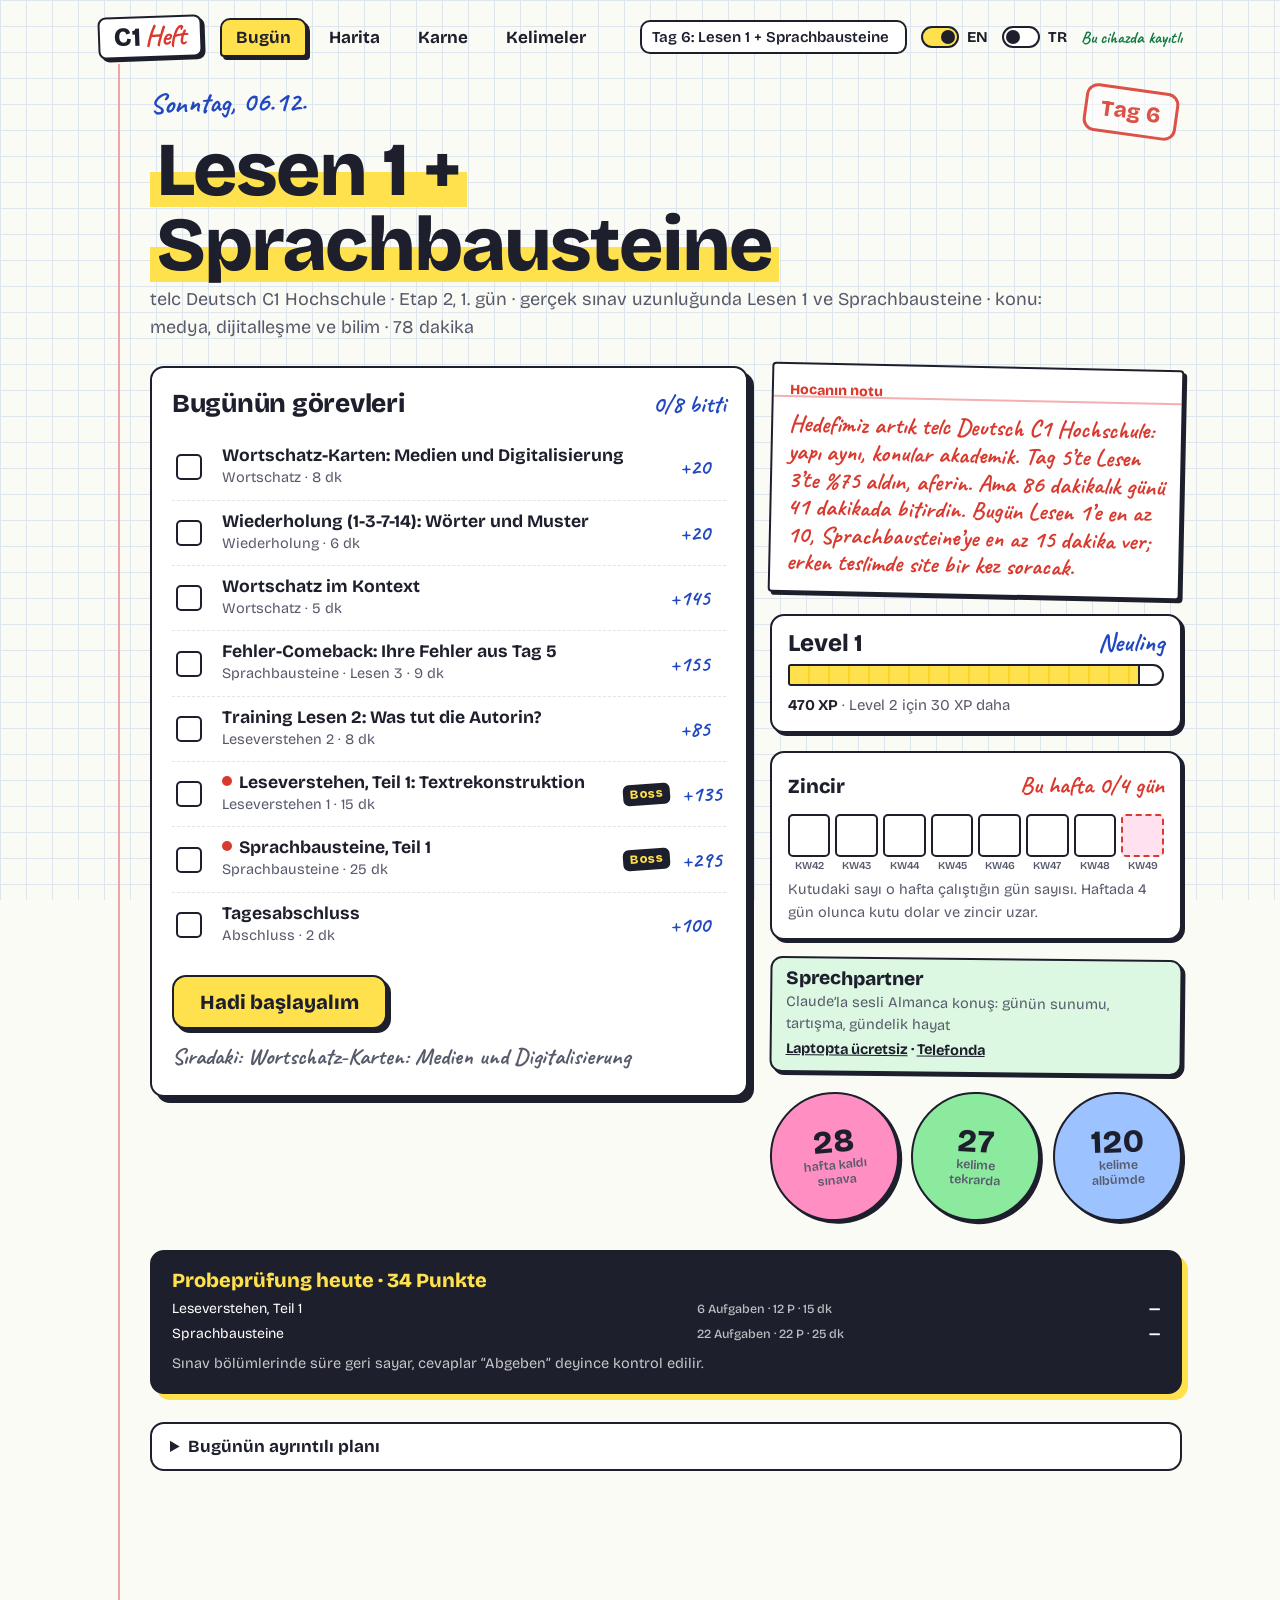
==== commit ddea2dca: "Switch the target to telc Deutsch C1 Hochschule from day 6 - Plan: academic stage themes, official C" ====
--- a/index.html
+++ b/index.html
@@ -3,8 +3,8 @@
 <head>
 <meta charset="utf-8">
 <meta name="viewport" content="width=device-width, initial-scale=1, viewport-fit=cover">
-<title>C1-Heft · telc Deutsch C1</title>
-<meta name="description" content="Haziran 2027’ye kadar telc Deutsch C1 hazırlığı: deneme sınavları, kelime tekrarı, Almanca, İngilizce ve Türkçe.">
+<title>C1-Heft · telc Deutsch C1 Hochschule</title>
+<meta name="description" content="Haziran 2027’ye kadar telc Deutsch C1 Hochschule hazırlığı: deneme sınavları, kelime tekrarı, Almanca, İngilizce ve Türkçe.">
 <meta name="theme-color" content="#fbfbf6">
 <meta name="apple-mobile-web-app-capable" content="yes">
 <meta name="mobile-web-app-capable" content="yes">
